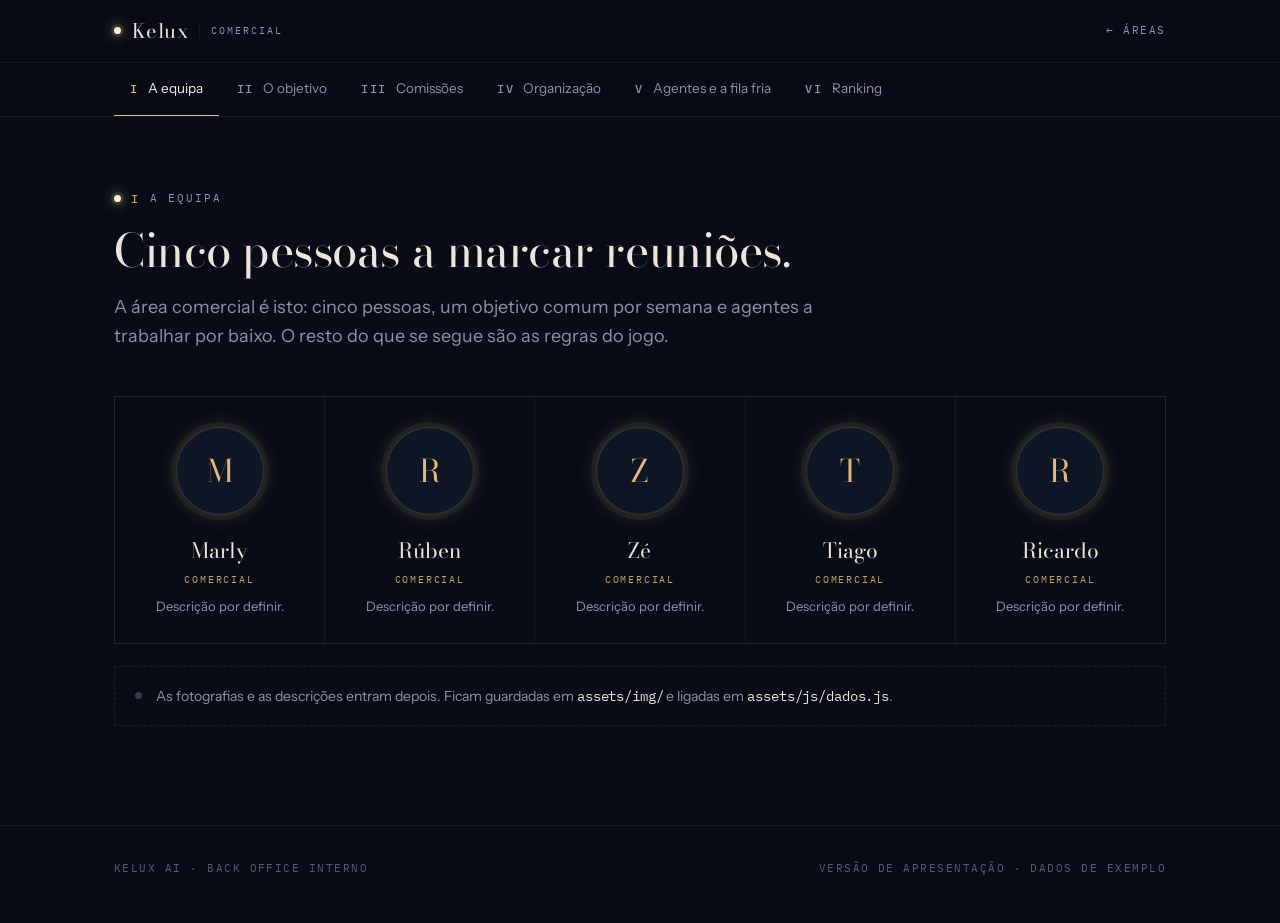
==== comercial.html @ 76b8fa00 "Back office interno da Kelux AI — versão de apresentação Ecrã inicial com as seis áreas (Comercial a" ====
<!doctype html>
<html lang="pt-PT">
<head>
<meta charset="utf-8">
<meta name="viewport" content="width=device-width, initial-scale=1">
<meta name="theme-color" content="#080C16">
<title>Comercial — Back office Kelux AI</title>
<meta name="description" content="Área comercial do back office da Kelux AI: equipa, objetivo, comissões, organização, agentes e ranking.">
<link rel="preconnect" href="https://fonts.googleapis.com">
<link rel="preconnect" href="https://fonts.gstatic.com" crossorigin>
<link href="https://fonts.googleapis.com/css2?family=Bodoni+Moda:ital,opsz,wght@0,6..96,400;0,6..96,500;1,6..96,400&family=IBM+Plex+Mono:wght@300;400;500&family=Instrument+Sans:wght@400;500&display=swap" rel="stylesheet">
<link rel="stylesheet" href="assets/css/kelux.css">
</head>
<body>

<header class="topbar">
  <div class="wrap topbar__in">
    <div class="brand">
      <span class="lamp lamp--on" aria-hidden="true"></span>
      <span class="brand__mark">Kelux</span>
      <span class="brand__sub">Comercial</span>
    </div>
    <div class="topbar__spacer"></div>
    <a class="back" href="index.html">&larr; Áreas</a>
  </div>
</header>

<nav class="secnav" aria-label="Secções da área comercial">
  <div class="wrap secnav__in" id="secnav"></div>
</nav>

<main class="wrap">

  <!-- =====================================================================
       I — A EQUIPA
       ===================================================================== -->
  <section class="sec" id="sec-1" data-rn="I" data-nome="A equipa">
    <div class="sec__head">
      <div class="sec__eyebrow">
        <span class="lamp lamp--on" aria-hidden="true"></span>
        <span class="rn">I</span>
        <span class="lbl">A equipa</span>
      </div>
      <h2>Cinco pessoas a marcar reuniões.</h2>
      <p class="sec__lede">
        A área comercial é isto: cinco pessoas, um objetivo comum por semana e
        agentes a trabalhar por baixo. O resto do que se segue são as regras do jogo.
      </p>
    </div>

    <div class="team" id="team"></div>

    <div class="wip" style="margin-top:22px">
      <span class="lamp" aria-hidden="true" style="margin-top:7px"></span>
      <span>
        As fotografias e as descrições entram depois. Ficam guardadas em
        <span class="num" style="color:var(--txt-warm)">assets/img/</span> e ligadas em
        <span class="num" style="color:var(--txt-warm)">assets/js/dados.js</span>.
      </span>
    </div>
  </section>

  <!-- =====================================================================
       II — O OBJETIVO
       ===================================================================== -->
  <section class="sec" id="sec-2" data-rn="II" data-nome="O objetivo">
    <div class="sec__head">
      <div class="sec__eyebrow">
        <span class="lamp lamp--on" aria-hidden="true"></span>
        <span class="rn">II</span>
        <span class="lbl">O objetivo</span>
      </div>
      <h2>Quinze reuniões por semana.</h2>
      <p class="sec__lede">
        A meta é da equipa toda, não de cada pessoa. Dá cerca de duas por pessoa por semana.
        É um número que se mexe — sobe quando batemos, desce quando falhamos por muito.
      </p>
    </div>

    <div class="claim">
      <div class="claim__big">15 reuniões marcadas<br>por semana.</div>
      <div class="claim__sub">Para a equipa toda. Cerca de duas por pessoa.</div>
    </div>

    <div class="block">
      <div class="block__title">
        <span class="rn">01</span>
        <h3>Como se conta</h3>
      </div>
      <ul class="rules">
        <li>Conta <strong>reunião marcada com data confirmada</strong>, não reunião realizada.</li>
        <li>Conta na <strong>semana em que é marcada</strong>, não na semana em que acontece.</li>
        <li>Cada lead conta <strong>uma vez</strong>. Remarcações não somam.</li>
      </ul>
    </div>

    <div class="block">
      <div class="block__title">
        <span class="rn">02</span>
        <h3>A escada</h3>
        <span class="lbl" style="margin-left:auto">Ajusta-se sozinha</span>
      </div>

      <p class="mut" style="margin-bottom:6px">
        Nove degraus. Começámos no segundo. Todos os domingos à noite o sistema olha para a
        semana que passou e decide o degrau seguinte. A nova meta entra em vigor na segunda-feira.
      </p>

      <div class="stair" id="stair"></div>
      <div class="stair__axis">
        <span>Degrau mínimo · 10</span>
        <span>Degrau máximo · 50</span>
      </div>

      <div class="grid-3" style="margin-top:30px">
        <div class="outcome outcome--up">
          <div class="outcome__arrow">&uarr;</div>
          <div class="outcome__cond">reuniões &gt;= meta</div>
          <div class="outcome__res">Sobe um degrau</div>
        </div>
        <div class="outcome outcome--keep">
          <div class="outcome__arrow">&rarr;</div>
          <div class="outcome__cond">entre 80% e 100% da meta</div>
          <div class="outcome__res">Mantém-se</div>
        </div>
        <div class="outcome outcome--down">
          <div class="outcome__arrow">&darr;</div>
          <div class="outcome__cond">reuniões &lt; 80% da meta</div>
          <div class="outcome__res">Desce um degrau</div>
        </div>
      </div>

      <p class="mut" style="margin-top:26px">
        Batemos, sobe. Falhamos por pouco, mantém-se. Falhamos por muito, desce.
        <strong>É automático e ninguém gere nada à mão.</strong>
      </p>
    </div>
  </section>

  <!-- =====================================================================
       III — COMISSÕES
       ===================================================================== -->
  <section class="sec" id="sec-3" data-rn="III" data-nome="Comissões">
    <div class="sec__head">
      <div class="sec__eyebrow">
        <span class="lamp lamp--on" aria-hidden="true"></span>
        <span class="rn">III</span>
        <span class="lbl">Comissões</span>
      </div>
      <h2>Quinze por cento, doze meses.</h2>
      <p class="sec__lede">
        Uma regra principal e um conjunto de regras que tratam dos casos de fronteira.
      </p>
    </div>

    <div class="claim">
      <div class="claim__big">15% do valor da avença inicial,<br>todos os meses, durante 12 meses.</div>
    </div>

    <div class="block">
      <div class="block__title">
        <span class="rn">01</span>
        <h3>Regras complementares</h3>
      </div>
      <ul class="rules rules--rn">
        <li>Termina ao fim de <strong>12 meses</strong>. Aumentos posteriores da avença não contam.</li>
        <li>Paga-se <strong>à medida que o cliente paga</strong>. Se o cliente sair antes, para.</li>
        <li>Projetos <strong>one-shot</strong>: 15% do valor, conforme o cliente for pagando.</li>
        <li>Quando são <strong>pessoas diferentes</strong> a trazer o contacto e a marcar a reunião, os 15% dividem-se: <strong>7,5% para cada</strong>.</li>
        <li>Mesma pessoa nas duas coisas: <strong>15%</strong>.</li>
        <li>Lead vinda de um <strong>agente</strong>: 15% para quem marcou a reunião.</li>
      </ul>
    </div>

    <div class="block">
      <div class="block__title">
        <span class="rn">02</span>
        <h3>Simulação</h3>
        <span class="lbl" style="margin-left:auto">Escalões</span>
      </div>

      <div class="tbl-wrap">
        <table class="tbl">
          <thead>
            <tr>
              <th>Avença fechada</th>
              <th>Por mês</th>
              <th>Total em 12 meses</th>
            </tr>
          </thead>
          <tbody id="tbl-comissoes"></tbody>
        </table>
      </div>

      <div class="privacy">
        <span class="lamp lamp--on" aria-hidden="true"></span>
        <span>
          Valores de comissão são informação pessoal. Esta tabela mostra <strong>escalões</strong>,
          não mostra o que cada pessoa ganha. Entre comerciais, o único número visível é o
          <strong>número de reuniões marcadas</strong>.
        </span>
      </div>
    </div>
  </section>

  <!-- =====================================================================
       IV — ORGANIZAÇÃO
       ===================================================================== -->
  <section class="sec" id="sec-4" data-rn="IV" data-nome="Organização">
    <div class="sec__head">
      <div class="sec__eyebrow">
        <span class="lamp lamp--on" aria-hidden="true"></span>
        <span class="rn">IV</span>
        <span class="lbl">Organização</span>
      </div>
      <h2>Uma proposta de organização.</h2>
      <p class="sec__lede">
        O que se segue é uma proposta, não uma regra fechada. Está aqui para ser discutida
        na reunião e vai ser melhorada com o feedback da equipa.
      </p>
    </div>

    <div class="wip">
      <span class="lamp" aria-hidden="true" style="margin-top:7px"></span>
      <span>
        Em aberto: nomes dos estados, prazo de libertação das leads, campos obrigatórios
        e a fronteira exata entre lead pessoal e lead de equipa. Tragam objeções.
      </span>
    </div>

    <div class="block">
      <div class="block__title">
        <span class="rn">01</span>
        <h3>Estados da lead</h3>
      </div>

      <div class="pipe">
        <div class="pipe__stage"><span class="pipe__n">I</span><span class="pipe__name">Nova</span></div>
        <div class="pipe__stage"><span class="pipe__n">II</span><span class="pipe__name">Contactada</span></div>
        <div class="pipe__stage pipe__stage--end"><span class="pipe__n">III</span><span class="pipe__name">Reunião marcada</span></div>
        <div class="pipe__stage"><span class="pipe__n">IV</span><span class="pipe__name">Proposta enviada</span></div>
        <div class="pipe__stage"><span class="pipe__n">V</span><span class="pipe__name">Ganha / Perdida</span></div>
      </div>

      <p class="mut" style="margin-top:20px">
        <strong>O pipeline de leads acaba na reunião agendada.</strong> É esse o trabalho da área comercial.
        O que acontece a seguir depende do resultado:
      </p>

      <div class="fork">
        <div class="fork__item fork__item--won">
          <div class="fork__head">Se adjudicar</div>
          <p class="fork__body">
            A lead sai das leads e passa para <strong>Clientes e Projetos</strong>.
            Deixa de ser trabalho comercial.
          </p>
        </div>
        <div class="fork__item fork__item--cold">
          <div class="fork__head">Se houve reunião e não adjudicou</div>
          <p class="fork__body">
            A lead passa para a <strong>fila fria</strong>, para ser trabalhada pelos agentes.
            Não se perde, arrefece.
          </p>
        </div>
      </div>
    </div>

    <div class="block">
      <div class="block__title">
        <span class="rn">02</span>
        <h3>Dois tipos de lead</h3>
      </div>

      <div class="grid-2">
        <div class="card">
          <span class="lbl lbl--luz">Leads de equipa</span>
          <h4 style="margin:12px 0 10px">Da base geral</h4>
          <p class="mut" style="font-size:14.4px">
            Mistura de leads quentes trazidas por pessoas e leads angariadas pelos agentes.
            Estão disponíveis para quem as quiser pegar.
          </p>
        </div>
        <div class="card">
          <span class="lbl lbl--luz">Leads pessoais</span>
          <h4 style="margin:12px 0 10px">Contactos diretos de cada um</h4>
          <p class="mut" style="font-size:14.4px">
            Não vão para a base geral. Em cada uma, o comercial escolhe se a trata pessoalmente
            ou se põe um agente a geri-la. <strong>A lead continua dele e a comissão também.</strong>
          </p>
        </div>
      </div>
    </div>

    <div class="block">
      <div class="block__title">
        <span class="rn">03</span>
        <h3>Ficha de lead</h3>
        <span class="demo" style="margin-left:auto">Exemplo</span>
      </div>

      <div class="ficha">
        <div class="ficha__bar">
          <span class="lamp lamp--on" aria-hidden="true"></span>
          <span class="lbl">Ficha · exemplo visual dos campos</span>
        </div>
        <div class="ficha__grid" id="ficha-campos"></div>
        <div class="ficha__grid" id="ficha-auto"></div>
        <div class="auto-note">
          <span class="lamp lamp--on" aria-hidden="true"></span>
          <span>Calculados automaticamente a partir do histórico de interações</span>
        </div>
        <div class="ficha__bar" style="border-top:1px solid var(--line-soft)">
          <span class="lbl">Histórico de interações</span>
        </div>
        <div id="ficha-hist"></div>
      </div>
    </div>

    <div class="block">
      <div class="block__title">
        <span class="rn">04</span>
        <h3>Avisos de duplicado</h3>
      </div>

      <div class="grid-2">
        <div class="alert alert--warn">
          <div class="alert__top">
            <span class="alert__dot" aria-hidden="true"></span>
            <span class="alert__tag">Amarelo · avisa</span>
          </div>
          <p class="alert__body">
            A empresa já está registada por um colega ou já existe na base geral.
            <strong>Só avisa, deixa registar.</strong>
          </p>
        </div>

        <div class="alert alert--stop">
          <div class="alert__top">
            <span class="alert__dot" aria-hidden="true"></span>
            <span class="alert__tag">Vermelho · bloqueia</span>
          </div>
          <p class="alert__body">
            É a mesma pessoa ou o mesmo departamento — cruzamento por nome, telefone e email —
            e essa lead já foi contactada. <strong>Bloqueia o registo.</strong>
          </p>
        </div>

        <div class="alert alert--ok">
          <div class="alert__top">
            <span class="alert__dot" aria-hidden="true"></span>
            <span class="alert__tag">Registada, ainda sem contacto</span>
          </div>
          <p class="alert__body">
            O utilizador é informado de quem a tem, mas <strong>pode registar na mesma</strong>.
          </p>
        </div>

        <div class="alert alert--ok">
          <div class="alert__top">
            <span class="alert__dot" aria-hidden="true"></span>
            <span class="alert__tag">O que o aviso mostra</span>
          </div>
          <p class="alert__body">
            Apenas o <strong>nome da empresa</strong> e <strong>de quem a tem</strong>.
            <em>Nunca os detalhes de uma lead da área pessoal de outra pessoa.</em>
          </p>
        </div>
      </div>
    </div>

    <div class="block">
      <div class="block__title">
        <span class="rn">05</span>
        <h3>Propriedade</h3>
      </div>
      <ul class="rules">
        <li>Qualquer pessoa pode pegar numa lead da base.</li>
        <li>Se ficar <strong>duas semanas sem registos de interação</strong>, a lead liberta-se e volta ao conjunto.</li>
      </ul>
    </div>
  </section>

  <!-- =====================================================================
       V — AGENTES E A FILA FRIA
       ===================================================================== -->
  <section class="sec" id="sec-5" data-rn="V" data-nome="Agentes e a fila fria">
    <div class="sec__head">
      <div class="sec__eyebrow">
        <span class="lamp lamp--on" aria-hidden="true"></span>
        <span class="rn">V</span>
        <span class="lbl">Agentes e a fila fria</span>
      </div>
      <h2>Os agentes fazem o volume.</h2>
      <p class="sec__lede">
        Os agentes procuram contactos, trabalham as leads frias e marcam reuniões.
        As pessoas entram onde é preciso uma pessoa.
      </p>
    </div>

    <div class="block">
      <div class="block__title">
        <span class="rn">01</span>
        <h3>Que sinais procuram</h3>
      </div>

      <div class="grid-3">
        <div class="signal">
          <span class="signal__n">I</span>
          <div class="signal__t">Invisíveis</div>
          <p class="signal__b">Empresas que não aparecem nas pesquisas. Sem SEO, sem GEO.</p>
        </div>
        <div class="signal">
          <span class="signal__n">II</span>
          <div class="signal__t">Sites antigos</div>
          <p class="signal__b">Código antigo ou pouco cuidado. Sinal de que ninguém olha para aquilo há anos.</p>
        </div>
        <div class="signal">
          <span class="signal__n">III</span>
          <div class="signal__t">Processos manuais</div>
          <p class="signal__b">Empresas sem CRM ou a tratar tudo à mão.</p>
        </div>
      </div>

      <p class="mut" style="margin-top:20px">
        O alvo típico são <strong>decisores de PME</strong> — CEOs, administradores,
        responsáveis de marketing.
      </p>
    </div>

    <div class="block">
      <div class="block__title">
        <span class="rn">02</span>
        <h3>Quando passa a lead a uma pessoa</h3>
      </div>
      <ul class="rules">
        <li>O agente <strong>avança até à reunião</strong> sempre que consegue.</li>
        <li>Só passa a lead a uma pessoa quando encontra <strong>resistência mas a porta continua aberta</strong>.</li>
        <li><strong>Leads mortas não passam.</strong></li>
        <li>Quando passa, leva o <strong>motivo</strong> e um <strong>resumo do que interessa</strong>.</li>
        <li>Uma lead que uma pessoa não esteja a conseguir avançar pode <strong>descer para os agentes</strong>, para nutrição.</li>
      </ul>
    </div>

    <div class="block">
      <div class="block__title">
        <span class="rn">03</span>
        <h3>A lead circula</h3>
      </div>

      <div class="flow">
        <span class="flow__node">Agentes</span>
        <span class="flow__arrow">&rarr;</span>
        <span class="flow__node flow__node--luz">Pessoa</span>
        <span class="flow__arrow">&rarr;</span>
        <span class="flow__node flow__node--luz">Reunião</span>
        <span class="flow__arrow" style="margin-left:8px">&crarr;</span>
        <span class="flow__node">Fila fria</span>
        <span class="flow__arrow">&rarr;</span>
        <span class="flow__node">Agentes</span>
      </div>

      <p class="mut" style="margin-top:22px">
        Os agentes fazem o volume, as pessoas tratam a qualidade, e a
        <strong>lead circula entre os dois conforme merece</strong>.
      </p>
    </div>
  </section>

  <!-- =====================================================================
       VI — RANKING
       ===================================================================== -->
  <section class="sec" id="sec-6" data-rn="VI" data-nome="Ranking">
    <div class="sec__head">
      <div class="sec__eyebrow">
        <span class="lamp lamp--on" aria-hidden="true"></span>
        <span class="rn">VI</span>
        <span class="lbl">Ranking</span>
      </div>
      <h2>Reuniões marcadas.</h2>
      <p class="sec__lede">
        O único número visível entre comerciais. Ao lado, a taxa de no-show — porque marcar
        muitas reuniões que ninguém aparece não é marcar reuniões.
      </p>
    </div>

    <div class="stats" id="stats"></div>

    <div class="views" role="group" aria-label="Período">
      <button class="views__b" data-vista="semana" aria-pressed="true">Semana</button>
      <button class="views__b" data-vista="mes" aria-pressed="false">Mês</button>
      <button class="views__b" data-vista="ano" aria-pressed="false">Ano</button>
    </div>

    <div class="chart" id="chart"></div>

    <div style="margin-top:20px">
      <span class="demo">Dados de exemplo</span>
    </div>
  </section>

</main>

<footer class="foot">
  <div class="wrap foot__in">
    <span>Kelux AI · Back office interno</span>
    <span>Versão de apresentação · dados de exemplo</span>
  </div>
</footer>

<script src="assets/js/dados.js"></script>
<script src="assets/js/comercial.js"></script>
</body>
</html>
---- assets/css/kelux.css ----
/* ==========================================================================
   Kelux AI — Back office interno
   Sistema visual alinhado com kelux.ai
   ========================================================================== */

:root{
  /* Base escura */
  --bg:        #05070A;
  --ink:       #080C16;
  --ink-2:     #0E1626;

  /* A luz */
  --luz:       #E3B778;
  --luz-core:  #FFF3DC;
  --gold:      #E8B45C;
  --gold-deep: #C6A35C;

  /* Texto */
  --txt:       #E6E9EF;
  --txt-warm:  #EDE6D8;
  --mut:       #8B93A5;
  --pedra:     #79839A;

  /* Traço */
  --line:      rgba(198,163,92,.20);
  --line-cold: rgba(139,147,165,.16);
  --line-soft: rgba(255,255,255,.06);

  /* Sinais */
  --amarelo:   #E8B45C;
  --vermelho:  #C2543F;
  --verde:     #6E9E7A;

  /* Tipografia */
  --display: "Bodoni Moda", "Didot", Georgia, serif;
  --body:    "Instrument Sans", system-ui, -apple-system, sans-serif;
  --mono:    "IBM Plex Mono", ui-monospace, "SF Mono", Menlo, monospace;

  /* Ritmo */
  --gut: clamp(20px, 5vw, 64px);
  --max: 1180px;
}

*,*::before,*::after{ box-sizing:border-box; }

html{ -webkit-text-size-adjust:100%; scroll-behavior:smooth; }

body{
  margin:0;
  background:var(--ink);
  color:var(--txt);
  font-family:var(--body);
  font-size:16px;
  line-height:1.62;
  font-weight:400;
  -webkit-font-smoothing:antialiased;
  text-rendering:optimizeLegibility;
}

img{ max-width:100%; display:block; }
a{ color:inherit; text-decoration:none; }
button{ font:inherit; color:inherit; background:none; border:0; cursor:pointer; }

/* --------------------------------------------------------------------------
   Tipografia
   -------------------------------------------------------------------------- */

h1,h2,h3,h4{
  font-family:var(--display);
  font-weight:400;
  line-height:1.14;
  letter-spacing:-.01em;
  margin:0;
  color:var(--txt-warm);
}

h1{ font-size:clamp(38px, 7vw, 76px); }
h2{ font-size:clamp(28px, 4.4vw, 46px); }
h3{ font-size:clamp(20px, 2.6vw, 27px); }
h4{ font-size:18px; }

p{ margin:0 0 1.05em; max-width:70ch; }
p:last-child{ margin-bottom:0; }

strong{ font-weight:500; color:var(--txt-warm); }

/* Etiqueta monoespaçada — o rótulo discreto da casa */
.lbl{
  font-family:var(--mono);
  font-size:11px;
  font-weight:400;
  letter-spacing:.18em;
  text-transform:uppercase;
  color:var(--mut);
}

.lbl--luz{ color:var(--gold-deep); }

/* Numeração romana */
.rn{
  font-family:var(--mono);
  font-size:12px;
  letter-spacing:.14em;
  color:var(--gold-deep);
  font-weight:500;
}

.num{ font-family:var(--mono); font-variant-numeric:tabular-nums; letter-spacing:-.01em; }

.mut{ color:var(--mut); }
.warm{ color:var(--txt-warm); }
.luz{ color:var(--luz); }

/* --------------------------------------------------------------------------
   Estrutura
   -------------------------------------------------------------------------- */

.wrap{ width:100%; max-width:var(--max); margin:0 auto; padding:0 var(--gut); }

/* --------------------------------------------------------------------------
   A lâmpada — acesa / por acender
   -------------------------------------------------------------------------- */

.lamp{
  width:7px; height:7px; border-radius:50%;
  background:var(--pedra);
  opacity:.4;
  flex:none;
  transition:background .5s ease, box-shadow .5s ease, opacity .5s ease;
}

.lamp--on{
  background:var(--luz-core);
  opacity:1;
  box-shadow:0 0 0 3px rgba(227,183,120,.14), 0 0 14px 2px rgba(227,183,120,.45);
}

/* --------------------------------------------------------------------------
   Cabeçalho global
   -------------------------------------------------------------------------- */

.topbar{
  position:sticky; top:0; z-index:60;
  background:rgba(8,12,22,.88);
  backdrop-filter:blur(12px);
  -webkit-backdrop-filter:blur(12px);
  border-bottom:1px solid var(--line-soft);
}

.topbar__in{
  display:flex; align-items:center; gap:18px;
  min-height:62px;
}

.brand{ display:flex; align-items:center; gap:11px; flex:none; }

.brand__mark{
  font-family:var(--display);
  font-size:20px;
  letter-spacing:.02em;
  color:var(--txt-warm);
}

.brand__sub{
  font-family:var(--mono);
  font-size:10px;
  letter-spacing:.2em;
  text-transform:uppercase;
  color:var(--mut);
  padding-left:11px;
  border-left:1px solid var(--line-soft);
}

.topbar__spacer{ flex:1; }

.back{
  font-family:var(--mono); font-size:11px; letter-spacing:.14em;
  text-transform:uppercase; color:var(--mut);
  display:inline-flex; align-items:center; gap:8px;
  padding:8px 0;
  transition:color .3s ease;
}
.back:hover{ color:var(--luz); }

/* --------------------------------------------------------------------------
   ECRÃ INICIAL
   -------------------------------------------------------------------------- */

.hero{ padding:clamp(60px,13vh,140px) 0 clamp(48px,9vh,96px); }

.hero__eyebrow{ display:flex; align-items:center; gap:10px; margin-bottom:26px; }

.hero h1{ margin-bottom:22px; }
.hero h1 em{ font-style:italic; color:var(--luz); }

.hero__lede{
  font-size:clamp(16px,1.9vw,19px);
  color:var(--mut);
  max-width:56ch;
  line-height:1.66;
}

/* Menu de áreas */
.areas{ padding-bottom:clamp(64px,12vh,130px); }

.areas__head{
  display:flex; align-items:baseline; justify-content:space-between;
  gap:20px; flex-wrap:wrap;
  padding-bottom:16px;
}

.areas__grid{
  display:grid;
  grid-template-columns:repeat(auto-fill, minmax(272px, 1fr));
  gap:1px;
  background:var(--line-soft);
  border:1px solid var(--line-soft);
}

.area{
  position:relative;
  background:var(--ink);
  padding:26px 24px 24px;
  min-height:158px;
  display:flex; flex-direction:column;
  transition:background .4s ease;
}

.area__top{ display:flex; align-items:center; gap:10px; margin-bottom:auto; }

.area__name{
  font-family:var(--display);
  font-size:25px;
  line-height:1.2;
  color:var(--pedra);
  margin:18px 0 6px;
  transition:color .4s ease;
}

.area__note{ font-size:13.5px; color:var(--mut); line-height:1.5; }

/* Ativa — acesa */
a.area{ cursor:pointer; }
a.area .area__name{ color:var(--txt-warm); }
a.area::after{
  content:""; position:absolute; left:0; top:0; bottom:0; width:2px;
  background:var(--luz);
  box-shadow:0 0 16px 1px rgba(227,183,120,.5);
}
a.area:hover{ background:var(--ink-2); }
a.area:hover .area__name{ color:var(--luz-core); }

.area__go{
  font-family:var(--mono); font-size:11px; letter-spacing:.14em;
  text-transform:uppercase; color:var(--gold-deep);
  margin-top:14px;
  display:inline-flex; align-items:center; gap:7px;
}

/* Por acender */
.area--soon{ background:#070A11; }
.area--soon .area__note{ color:rgba(139,147,165,.55); }

.area__soon{
  margin-top:14px;
  font-family:var(--mono); font-size:10px; letter-spacing:.18em;
  text-transform:uppercase; color:rgba(139,147,165,.5);
}

/* --------------------------------------------------------------------------
   ÁREA COMERCIAL — navegação por secções
   -------------------------------------------------------------------------- */

.secnav{
  position:sticky; top:62px; z-index:50;
  background:rgba(8,12,22,.92);
  backdrop-filter:blur(12px);
  -webkit-backdrop-filter:blur(12px);
  border-bottom:1px solid var(--line-soft);
}

.secnav__in{
  display:flex; gap:2px;
  overflow-x:auto;
  scrollbar-width:none;
  -ms-overflow-style:none;
}
.secnav__in::-webkit-scrollbar{ display:none; }

.secnav__btn{
  flex:none;
  display:flex; align-items:center; gap:9px;
  padding:15px 16px;
  border-bottom:1px solid transparent;
  white-space:nowrap;
  color:var(--mut);
  font-size:13.5px;
  transition:color .3s ease, border-color .3s ease;
}

.secnav__btn .rn{ color:var(--mut); transition:color .3s ease; }

.secnav__btn:hover{ color:var(--txt); }

.secnav__btn[aria-current="true"]{
  color:var(--luz-core);
  border-bottom-color:var(--luz);
}
.secnav__btn[aria-current="true"] .rn{ color:var(--gold); }

/* Secções */
.sec{ display:none; padding:clamp(46px,8vh,86px) 0 clamp(60px,11vh,120px); }
.sec.is-active{ display:block; animation:fade .5s ease both; }

@keyframes fade{ from{ opacity:0; transform:translateY(8px);} to{ opacity:1; transform:none;} }

.sec__head{ margin-bottom:clamp(32px,5vh,54px); }
.sec__eyebrow{ display:flex; align-items:center; gap:10px; margin-bottom:16px; }
.sec__head h2{ margin-bottom:16px; }
.sec__lede{ font-size:clamp(15.5px,1.7vw,18px); color:var(--mut); max-width:62ch; }

.block{ margin-top:clamp(34px,5.5vh,58px); }
.block__title{
  display:flex; align-items:baseline; gap:12px;
  padding-bottom:13px; margin-bottom:24px;
  border-bottom:1px solid var(--line-soft);
}
.block__title h3{ font-size:20px; }

/* --------------------------------------------------------------------------
   I — A equipa
   -------------------------------------------------------------------------- */

.team{
  display:grid;
  grid-template-columns:repeat(auto-fill, minmax(196px,1fr));
  gap:1px;
  background:var(--line-soft);
  border:1px solid var(--line-soft);
}

.member{
  background:var(--ink);
  padding:30px 22px 26px;
  text-align:center;
  transition:background .4s ease;
}
.member:hover{ background:var(--ink-2); }

/* A foto é o elemento iluminado */
.member__photo{
  width:88px; height:88px; margin:0 auto 18px;
  border-radius:50%;
  background:var(--ink-2);
  border:1px solid var(--line);
  display:flex; align-items:center; justify-content:center;
  overflow:hidden;
  box-shadow:0 0 0 5px rgba(227,183,120,.05), 0 0 26px -4px rgba(227,183,120,.28);
  transition:box-shadow .45s ease;
}
.member:hover .member__photo{
  box-shadow:0 0 0 5px rgba(227,183,120,.09), 0 0 34px -2px rgba(227,183,120,.45);
}
.member__photo img{ width:100%; height:100%; object-fit:cover; }

.member__initial{
  font-family:var(--display);
  font-size:31px;
  color:var(--luz);
}

.member__name{ font-family:var(--display); font-size:21px; color:var(--txt-warm); margin-bottom:5px; }
.member__role{
  font-family:var(--mono); font-size:10px; letter-spacing:.18em;
  text-transform:uppercase; color:var(--gold-deep); margin-bottom:9px;
}
.member__line{ font-size:13px; color:var(--mut); line-height:1.5; }

/* --------------------------------------------------------------------------
   Cartões e caixas genéricas
   -------------------------------------------------------------------------- */

.card{
  background:var(--ink-2);
  border:1px solid var(--line-soft);
  padding:24px;
}

.grid-2{ display:grid; grid-template-columns:repeat(auto-fit,minmax(280px,1fr)); gap:16px; }
.grid-3{ display:grid; grid-template-columns:repeat(auto-fit,minmax(232px,1fr)); gap:16px; }

/* Declaração em destaque */
.claim{
  border-left:2px solid var(--luz);
  padding:6px 0 6px 26px;
}
.claim__big{
  font-family:var(--display);
  font-size:clamp(26px,3.6vw,40px);
  line-height:1.2;
  color:var(--luz-core);
}
.claim__sub{ margin-top:12px; color:var(--mut); font-size:15px; }

/* Listas de regras */
.rules{ list-style:none; margin:0; padding:0; }
.rules li{
  position:relative;
  padding:13px 0 13px 30px;
  border-bottom:1px solid var(--line-soft);
  font-size:14.6px;
  line-height:1.6;
  color:var(--txt);
}
.rules li:last-child{ border-bottom:0; }
.rules li::before{
  content:""; position:absolute; left:4px; top:22px;
  width:5px; height:5px; border-radius:50%;
  background:var(--gold-deep);
}

/* Lista numerada em romano */
.rules--rn{ counter-reset:r; }
.rules--rn li{ padding-left:44px; }
.rules--rn li::before{
  counter-increment:r;
  content:counter(r, upper-roman);
  left:0; top:13px;
  width:auto; height:auto; border-radius:0; background:none;
  font-family:var(--mono); font-size:11px; letter-spacing:.1em;
  color:var(--gold-deep);
}

/* --------------------------------------------------------------------------
   II — A escada
   -------------------------------------------------------------------------- */

.stair{
  display:flex; align-items:flex-end; gap:6px;
  padding:26px 0 0;
  overflow-x:auto;
  scrollbar-width:none;
}
.stair::-webkit-scrollbar{ display:none; }

.step{
  flex:1 1 0; min-width:44px;
  display:flex; flex-direction:column; align-items:center; gap:9px;
}

.step__bar{
  width:100%;
  background:#0C1220;
  border:1px solid var(--line-cold);
  border-bottom:0;
  transition:background .4s ease, border-color .4s ease, box-shadow .4s ease;
}

.step__val{
  font-family:var(--mono); font-size:12px;
  color:var(--mut);
  transition:color .4s ease;
}

.step--done .step__bar{ background:rgba(198,163,92,.10); border-color:rgba(198,163,92,.24); }

.step--now .step__bar{
  background:rgba(227,183,120,.20);
  border-color:var(--luz);
  box-shadow:0 0 24px -4px rgba(227,183,120,.55), inset 0 0 20px -8px rgba(255,243,220,.5);
}
.step--now .step__val{ color:var(--luz-core); font-weight:500; }

.step__flag{
  font-family:var(--mono); font-size:9px; letter-spacing:.16em;
  text-transform:uppercase; color:var(--gold);
  min-height:12px;
}

.stair__axis{
  display:flex; justify-content:space-between;
  margin-top:14px; padding-top:12px;
  border-top:1px solid var(--line-soft);
  font-family:var(--mono); font-size:11px; letter-spacing:.1em;
  text-transform:uppercase; color:var(--mut);
}

/* Três resultados possíveis */
.outcome{
  border:1px solid var(--line-soft);
  padding:20px;
  background:var(--ink-2);
}
.outcome__arrow{ font-size:22px; line-height:1; margin-bottom:12px; }
.outcome__cond{
  font-family:var(--mono); font-size:11.5px; letter-spacing:.04em;
  color:var(--mut); margin-bottom:9px;
}
.outcome__res{ font-family:var(--display); font-size:20px; color:var(--txt-warm); }

.outcome--up{ border-color:rgba(227,183,120,.3); }
.outcome--up .outcome__arrow{ color:var(--luz); }
.outcome--up .outcome__res{ color:var(--luz-core); }
.outcome--keep .outcome__arrow{ color:var(--pedra); }
.outcome--down .outcome__arrow{ color:var(--vermelho); }

/* --------------------------------------------------------------------------
   III — Tabela de simulação
   -------------------------------------------------------------------------- */

.tbl-wrap{ overflow-x:auto; border:1px solid var(--line-soft); }

table.tbl{
  width:100%; border-collapse:collapse; min-width:460px;
  font-size:15px;
}
table.tbl th{
  text-align:left;
  font-family:var(--mono); font-weight:400;
  font-size:10.5px; letter-spacing:.16em; text-transform:uppercase;
  color:var(--mut);
  padding:15px 20px;
  background:#0A0E18;
  border-bottom:1px solid var(--line-soft);
  white-space:nowrap;
}
table.tbl td{
  padding:16px 20px;
  border-bottom:1px solid var(--line-soft);
  font-family:var(--mono);
  font-variant-numeric:tabular-nums;
  color:var(--txt);
}
table.tbl tr:last-child td{ border-bottom:0; }
table.tbl tbody tr:hover td{ background:rgba(227,183,120,.035); }
table.tbl td:last-child{ color:var(--luz); }
table.tbl th:not(:first-child), table.tbl td:not(:first-child){ text-align:right; }

/* Aviso de privacidade */
.privacy{
  display:flex; gap:14px; align-items:flex-start;
  margin-top:18px; padding:17px 19px;
  border:1px solid var(--line);
  background:rgba(227,183,120,.045);
  font-size:14px; color:var(--txt-warm); line-height:1.58;
}
.privacy .lamp{ margin-top:8px; }

/* --------------------------------------------------------------------------
   IV — Pipeline
   -------------------------------------------------------------------------- */

.pipe{
  display:flex; align-items:stretch; flex-wrap:wrap; gap:8px;
  padding:4px 0;
}

.pipe__stage{
  flex:1 1 130px;
  border:1px solid var(--line-cold);
  background:var(--ink-2);
  padding:16px 14px;
}
.pipe__n{
  font-family:var(--mono); font-size:10px; letter-spacing:.14em;
  color:var(--gold-deep); display:block; margin-bottom:8px;
}
.pipe__name{ font-size:14.5px; color:var(--txt-warm); line-height:1.35; }

.pipe__stage--end{ border-color:rgba(227,183,120,.32); background:rgba(227,183,120,.05); }

.fork{ display:grid; grid-template-columns:repeat(auto-fit,minmax(268px,1fr)); gap:16px; margin-top:16px; }

.fork__item{
  border:1px solid var(--line-soft);
  border-top:2px solid var(--line-cold);
  padding:20px;
  background:var(--ink-2);
}
.fork__item--won{ border-top-color:var(--verde); }
.fork__item--cold{ border-top-color:var(--pedra); }
.fork__head{ font-family:var(--display); font-size:18px; color:var(--txt-warm); margin-bottom:9px; }
.fork__body{ font-size:14px; color:var(--mut); line-height:1.6; }

/* Ficha de lead — exemplo visual */
.ficha{
  border:1px solid var(--line-soft);
  background:var(--ink-2);
}
.ficha__bar{
  display:flex; align-items:center; gap:10px;
  padding:13px 20px;
  border-bottom:1px solid var(--line-soft);
  background:#0A0E18;
}
.ficha__grid{
  display:grid;
  grid-template-columns:repeat(auto-fill,minmax(196px,1fr));
  gap:1px;
  background:var(--line-soft);
}
.field{ background:var(--ink-2); padding:14px 18px; }
.field__k{
  font-family:var(--mono); font-size:9.5px; letter-spacing:.15em;
  text-transform:uppercase; color:var(--mut); display:block; margin-bottom:6px;
}
.field__v{ font-size:14px; color:var(--txt); line-height:1.4; }
.field__v--auto{ color:var(--luz); }
.field--wide{ grid-column:1/-1; }

.auto-note{
  display:flex; align-items:center; gap:9px;
  padding:13px 20px; border-top:1px solid var(--line-soft);
  font-family:var(--mono); font-size:11px; letter-spacing:.06em; color:var(--mut);
}

/* Histórico de interações */
.hist__row{
  display:grid;
  grid-template-columns:96px 92px 116px 1fr;
  gap:16px;
  padding:12px 20px;
  border-bottom:1px solid var(--line-soft);
  font-size:13.5px;
  align-items:baseline;
}
.hist__row:last-child{ border-bottom:0; }
.hist__row--h{
  font-family:var(--mono); font-size:9.5px; letter-spacing:.15em;
  text-transform:uppercase; color:var(--mut);
  background:#0A0E18;
}
.hist__d{ font-family:var(--mono); color:var(--mut); font-size:12.5px; }
.hist__r{ color:var(--txt-warm); }
.hist__n{ color:var(--mut); }

/* Avisos de duplicado */
.alert{
  border:1px solid var(--line-soft);
  border-left-width:2px;
  padding:20px 22px;
  background:var(--ink-2);
}
.alert__top{ display:flex; align-items:center; gap:10px; margin-bottom:11px; }
.alert__dot{ width:8px; height:8px; border-radius:50%; flex:none; }
.alert__tag{
  font-family:var(--mono); font-size:10px; letter-spacing:.17em; text-transform:uppercase;
}
.alert__body{ font-size:14.2px; color:var(--txt); line-height:1.6; }
.alert__body em{ color:var(--mut); font-style:normal; }

.alert--warn{ border-left-color:var(--amarelo); }
.alert--warn .alert__dot{ background:var(--amarelo); box-shadow:0 0 10px 0 rgba(232,180,92,.5); }
.alert--warn .alert__tag{ color:var(--amarelo); }

.alert--stop{ border-left-color:var(--vermelho); }
.alert--stop .alert__dot{ background:var(--vermelho); box-shadow:0 0 10px 0 rgba(194,84,63,.5); }
.alert--stop .alert__tag{ color:var(--vermelho); }

.alert--ok{ border-left-color:var(--pedra); }
.alert--ok .alert__dot{ background:var(--pedra); }
.alert--ok .alert__tag{ color:var(--pedra); }

/* Nota de trabalho em curso */
.wip{
  display:flex; gap:14px; align-items:flex-start;
  padding:18px 20px;
  border:1px dashed var(--line-cold);
  font-size:14px; color:var(--mut); line-height:1.6;
}

/* --------------------------------------------------------------------------
   V — Agentes
   -------------------------------------------------------------------------- */

.signal{
  border:1px solid var(--line-soft);
  background:var(--ink-2);
  padding:20px;
}
.signal__n{ font-family:var(--mono); font-size:11px; letter-spacing:.14em; color:var(--gold-deep); }
.signal__t{ font-family:var(--display); font-size:18px; color:var(--txt-warm); margin:11px 0 8px; }
.signal__b{ font-size:13.6px; color:var(--mut); line-height:1.58; }

.flow{
  display:flex; align-items:center; gap:14px; flex-wrap:wrap;
  padding:22px; border:1px solid var(--line-soft); background:var(--ink-2);
}
.flow__node{
  font-family:var(--mono); font-size:11.5px; letter-spacing:.1em; text-transform:uppercase;
  padding:9px 15px; border:1px solid var(--line-cold); color:var(--txt);
}
.flow__node--luz{ border-color:var(--line); color:var(--luz); }
.flow__arrow{ color:var(--gold-deep); font-family:var(--mono); font-size:14px; }

/* --------------------------------------------------------------------------
   VI — Ranking
   -------------------------------------------------------------------------- */

.stats{
  display:grid; grid-template-columns:repeat(auto-fit,minmax(158px,1fr));
  gap:1px; background:var(--line-soft);
  border:1px solid var(--line-soft);
  margin-bottom:30px;
}
.stat{ background:var(--ink-2); padding:21px 20px; }
.stat__k{
  font-family:var(--mono); font-size:9.5px; letter-spacing:.16em;
  text-transform:uppercase; color:var(--mut); display:block; margin-bottom:10px;
}
.stat__v{
  font-family:var(--display); font-size:33px; line-height:1;
  color:var(--txt-warm);
}
.stat__v--luz{ color:var(--luz); }
.stat__sub{ font-size:12.5px; color:var(--mut); margin-top:8px; }

/* Alternador de vista */
.views{ display:inline-flex; border:1px solid var(--line-soft); margin-bottom:26px; }
.views__b{
  padding:9px 20px;
  font-family:var(--mono); font-size:11px; letter-spacing:.15em; text-transform:uppercase;
  color:var(--mut);
  border-right:1px solid var(--line-soft);
  transition:color .3s ease, background .3s ease;
}
.views__b:last-child{ border-right:0; }
.views__b:hover{ color:var(--txt); }
.views__b[aria-pressed="true"]{ color:var(--ink); background:var(--luz); }

/* Barras com foto */
.chart{ display:flex; flex-direction:column; gap:1px; background:var(--line-soft); border:1px solid var(--line-soft); }

.bar{
  display:grid;
  grid-template-columns:34px 52px 1fr auto;
  align-items:center;
  gap:16px;
  padding:16px 20px;
  background:var(--ink-2);
  transition:background .4s ease;
}
.bar:hover{ background:#111A2B; }

.bar__rank{
  font-family:var(--mono); font-size:12px; letter-spacing:.08em;
  color:var(--mut); text-align:center;
}
.bar--lead .bar__rank{ color:var(--gold); }

.bar__photo{
  width:46px; height:46px; border-radius:50%;
  background:var(--ink); border:1px solid var(--line-cold);
  display:flex; align-items:center; justify-content:center;
  overflow:hidden; flex:none;
  transition:box-shadow .45s ease, border-color .45s ease;
}
.bar__photo img{ width:100%; height:100%; object-fit:cover; }
.bar__initial{ font-family:var(--display); font-size:19px; color:var(--pedra); }

.bar--lead .bar__photo{
  border-color:var(--luz);
  box-shadow:0 0 0 4px rgba(227,183,120,.08), 0 0 24px -3px rgba(227,183,120,.55);
}
.bar--lead .bar__initial{ color:var(--luz); }

.bar__mid{ min-width:0; }
.bar__name{ font-size:15px; color:var(--txt-warm); margin-bottom:8px; }
.bar--lead .bar__name{ color:var(--luz-core); }

.bar__track{ height:8px; background:#0B1120; border:1px solid var(--line-cold); position:relative; }
.bar__fill{
  position:absolute; top:-1px; bottom:-1px; left:-1px;
  width:0;
  background:rgba(198,163,92,.22);
  border:1px solid rgba(198,163,92,.35);
  transition:width .85s cubic-bezier(.22,1,.36,1);
}
.bar--lead .bar__fill{
  background:rgba(227,183,120,.34);
  border-color:var(--luz);
  box-shadow:0 0 18px -2px rgba(227,183,120,.5);
}

.bar__right{ text-align:right; flex:none; }
.bar__count{
  font-family:var(--mono); font-size:25px; font-variant-numeric:tabular-nums;
  color:var(--txt-warm); line-height:1;
}
.bar--lead .bar__count{ color:var(--luz); }
.bar__ns{
  font-family:var(--mono); font-size:10.5px; letter-spacing:.08em;
  color:var(--mut); margin-top:7px; white-space:nowrap;
}

.chart__foot{
  display:flex; justify-content:space-between; align-items:center; gap:16px; flex-wrap:wrap;
  padding:15px 20px; background:#0A0E18;
  font-family:var(--mono); font-size:11px; letter-spacing:.08em; color:var(--mut);
}

/* Etiqueta de dados de exemplo */
.demo{
  display:inline-flex; align-items:center; gap:8px;
  font-family:var(--mono); font-size:9.5px; letter-spacing:.18em; text-transform:uppercase;
  color:rgba(139,147,165,.62);
  border:1px solid var(--line-soft);
  padding:5px 11px;
}
.demo::before{
  content:""; width:5px; height:5px; border-radius:50%;
  background:rgba(139,147,165,.55);
}

/* --------------------------------------------------------------------------
   Rodapé
   -------------------------------------------------------------------------- */

.foot{
  border-top:1px solid var(--line-soft);
  padding:34px 0 46px;
}
.foot__in{
  display:flex; justify-content:space-between; align-items:center;
  gap:18px; flex-wrap:wrap;
  font-family:var(--mono); font-size:10.5px; letter-spacing:.14em;
  text-transform:uppercase; color:rgba(139,147,165,.6);
}

/* --------------------------------------------------------------------------
   Telemóvel
   -------------------------------------------------------------------------- */

@media (max-width:760px){
  body{ font-size:15.5px; }

  .brand__sub{ display:none; }

  .topbar__in{ min-height:56px; }
  .secnav{ top:56px; }
  .secnav__in{ margin:0 calc(var(--gut) * -1); padding:0 var(--gut); }

  .areas__grid{ grid-template-columns:1fr; }
  .area{ min-height:0; padding:22px 20px; }

  .team{ grid-template-columns:repeat(2,1fr); }
  .member{ padding:24px 14px 22px; }
  .member__photo{ width:70px; height:70px; }

  .claim{ padding-left:20px; }

  .hist__row{ grid-template-columns:1fr 1fr; gap:6px 14px; }
  .hist__row--h{ display:none; }
  .hist__n{ grid-column:1/-1; }

  .bar{ grid-template-columns:24px 40px 1fr auto; gap:12px; padding:14px 16px; }
  .bar__photo{ width:38px; height:38px; }
  .bar__count{ font-size:21px; }
  .bar__ns{ font-size:9.5px; }

  .stat__v{ font-size:28px; }

  .step{ min-width:38px; }

  .views{ display:flex; width:100%; }
  .views__b{ flex:1; padding:10px 8px; text-align:center; }
}

@media (max-width:400px){
  .team{ grid-template-columns:1fr; }
}

@media (prefers-reduced-motion:reduce){
  *,*::before,*::after{ animation-duration:.001ms !important; transition-duration:.001ms !important; }
  html{ scroll-behavior:auto; }
}
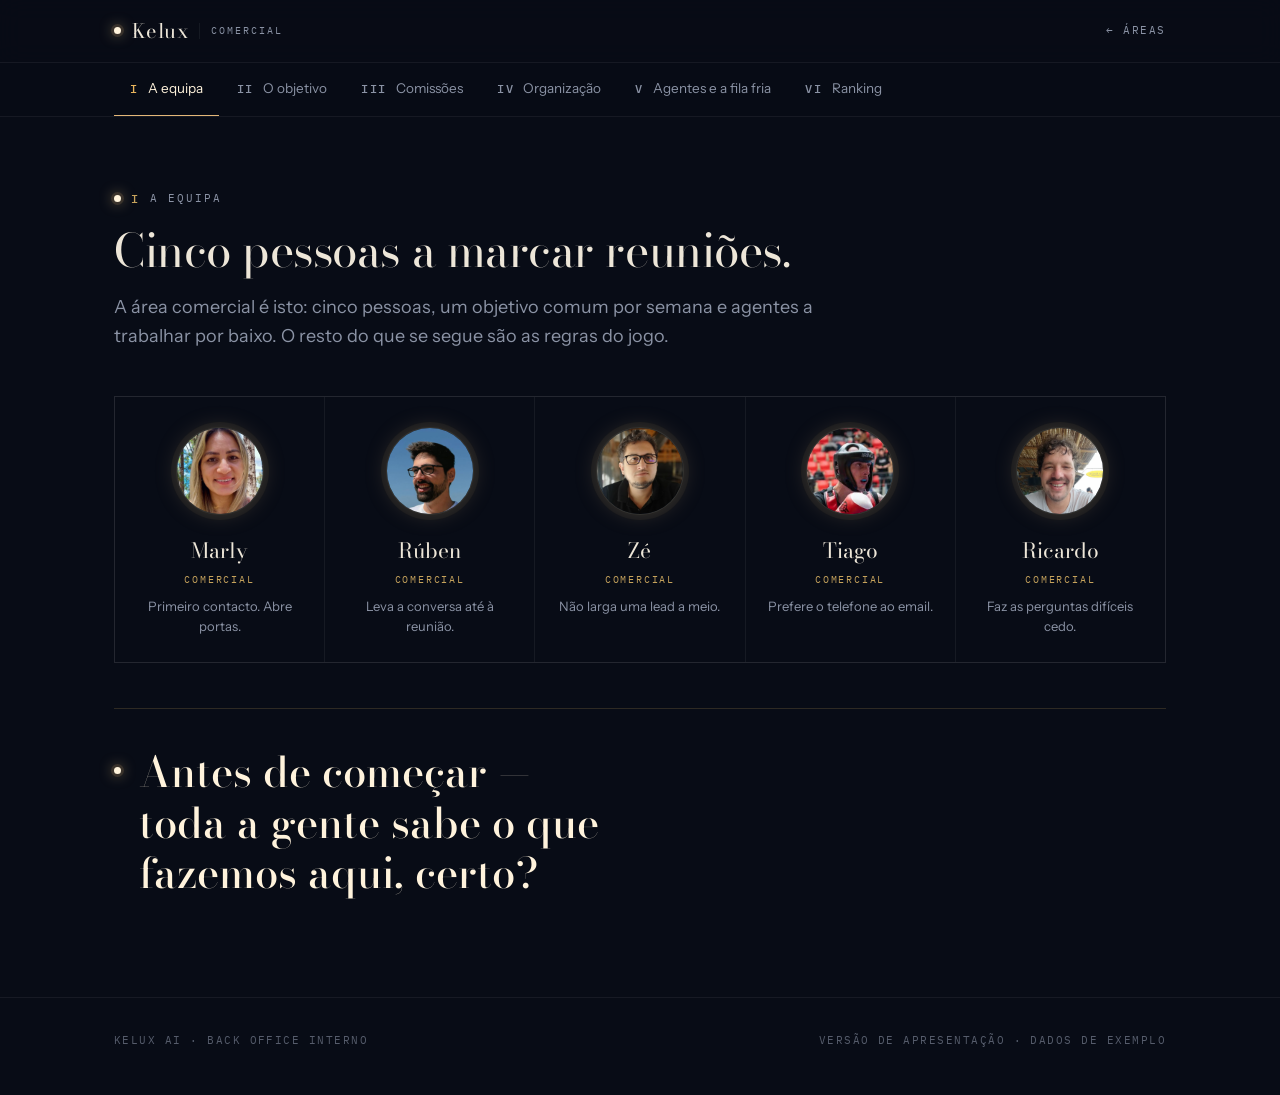
==== commit afdebe59: "Fotos da equipa, descrições curtas e secção do objetivo mais visual As cinco fotografias entram nos " ====
--- a/comercial.html
+++ b/comercial.html
@@ -50,13 +50,9 @@
 
     <div class="team" id="team"></div>
 
-    <div class="wip" style="margin-top:22px">
-      <span class="lamp" aria-hidden="true" style="margin-top:7px"></span>
-      <span>
-        As fotografias e as descrições entram depois. Ficam guardadas em
-        <span class="num" style="color:var(--txt-warm)">assets/img/</span> e ligadas em
-        <span class="num" style="color:var(--txt-warm)">assets/js/dados.js</span>.
-      </span>
+    <div class="pergunta">
+      <span class="lamp lamp--on" aria-hidden="true"></span>
+      <p class="pergunta__t">Antes de começar &mdash;<br>toda a gente sabe o que fazemos aqui, certo?</p>
     </div>
   </section>
 
@@ -70,70 +66,75 @@
         <span class="rn">II</span>
         <span class="lbl">O objetivo</span>
       </div>
-      <h2>Quinze reuniões por semana.</h2>
-      <p class="sec__lede">
-        A meta é da equipa toda, não de cada pessoa. Dá cerca de duas por pessoa por semana.
-        É um número que se mexe — sobe quando batemos, desce quando falhamos por muito.
-      </p>
-    </div>
-
-    <div class="claim">
-      <div class="claim__big">15 reuniões marcadas<br>por semana.</div>
-      <div class="claim__sub">Para a equipa toda. Cerca de duas por pessoa.</div>
-    </div>
-
-    <div class="block">
-      <div class="block__title">
-        <span class="rn">01</span>
+      <h2>A meta da semana.</h2>
+    </div>
+
+    <div class="mega">
+      <div class="mega__n">15</div>
+      <div class="mega__side">
+        <div class="mega__u">reuniões marcadas<br>por semana</div>
+        <div class="mega__hint">Equipa toda &middot; &asymp; 2 por pessoa</div>
+      </div>
+    </div>
+
+    <p class="mega__claim">Acreditamos em começar pequeno.</p>
+
+    <div class="block">
+      <div class="block__title">
+        <span class="rn">I</span>
         <h3>Como se conta</h3>
       </div>
-      <ul class="rules">
-        <li>Conta <strong>reunião marcada com data confirmada</strong>, não reunião realizada.</li>
-        <li>Conta na <strong>semana em que é marcada</strong>, não na semana em que acontece.</li>
-        <li>Cada lead conta <strong>uma vez</strong>. Remarcações não somam.</li>
-      </ul>
-    </div>
-
-    <div class="block">
-      <div class="block__title">
-        <span class="rn">02</span>
+
+      <div class="tiles">
+        <div class="tile">
+          <span class="tile__n">I</span>
+          <div class="tile__t">Marcada,<br>não realizada</div>
+          <div class="tile__s">com data confirmada</div>
+        </div>
+        <div class="tile">
+          <span class="tile__n">II</span>
+          <div class="tile__t">Conta na semana<br>em que se marca</div>
+          <div class="tile__s">não na que acontece</div>
+        </div>
+        <div class="tile">
+          <span class="tile__n">III</span>
+          <div class="tile__t">Uma vez<br>por lead</div>
+          <div class="tile__s">remarcações não somam</div>
+        </div>
+      </div>
+    </div>
+
+    <div class="block">
+      <div class="block__title">
+        <span class="rn">II</span>
         <h3>A escada</h3>
         <span class="lbl" style="margin-left:auto">Ajusta-se sozinha</span>
       </div>
 
-      <p class="mut" style="margin-bottom:6px">
-        Nove degraus. Começámos no segundo. Todos os domingos à noite o sistema olha para a
-        semana que passou e decide o degrau seguinte. A nova meta entra em vigor na segunda-feira.
-      </p>
-
       <div class="stair" id="stair"></div>
       <div class="stair__axis">
-        <span>Degrau mínimo · 10</span>
-        <span>Degrau máximo · 50</span>
-      </div>
-
-      <div class="grid-3" style="margin-top:30px">
+        <span>Mínimo &middot; 10</span>
+        <span>Domingo à noite &rarr; nova meta na segunda</span>
+        <span>Máximo &middot; 50</span>
+      </div>
+
+      <div class="grid-3" style="margin-top:34px">
         <div class="outcome outcome--up">
           <div class="outcome__arrow">&uarr;</div>
-          <div class="outcome__cond">reuniões &gt;= meta</div>
-          <div class="outcome__res">Sobe um degrau</div>
+          <div class="outcome__cond">&ge; meta</div>
+          <div class="outcome__res">Sobe</div>
         </div>
         <div class="outcome outcome--keep">
           <div class="outcome__arrow">&rarr;</div>
-          <div class="outcome__cond">entre 80% e 100% da meta</div>
-          <div class="outcome__res">Mantém-se</div>
+          <div class="outcome__cond">80% a 100%</div>
+          <div class="outcome__res">Mantém</div>
         </div>
         <div class="outcome outcome--down">
           <div class="outcome__arrow">&darr;</div>
-          <div class="outcome__cond">reuniões &lt; 80% da meta</div>
-          <div class="outcome__res">Desce um degrau</div>
-        </div>
-      </div>
-
-      <p class="mut" style="margin-top:26px">
-        Batemos, sobe. Falhamos por pouco, mantém-se. Falhamos por muito, desce.
-        <strong>É automático e ninguém gere nada à mão.</strong>
-      </p>
+          <div class="outcome__cond">&lt; 80%</div>
+          <div class="outcome__res">Desce</div>
+        </div>
+      </div>
     </div>
   </section>
 
--- a/assets/css/kelux.css
+++ b/assets/css/kelux.css
@@ -402,6 +402,89 @@
 }
 .claim__sub{ margin-top:12px; color:var(--mut); font-size:15px; }
 
+/* A pergunta para abrir a conversa */
+.pergunta{
+  display:flex; align-items:flex-start; gap:18px;
+  margin-top:clamp(34px,5vh,56px);
+  padding:clamp(26px,4vw,38px) 0 0;
+  border-top:1px solid var(--line);
+}
+.pergunta .lamp{ margin-top:clamp(14px,2vw,20px); }
+.pergunta__t{
+  margin:0; max-width:24ch;
+  font-family:var(--display);
+  font-weight:500;
+  font-size:clamp(24px,3.6vw,42px);
+  line-height:1.2;
+  color:var(--luz-core);
+}
+
+/* --------------------------------------------------------------------------
+   Número grande
+   -------------------------------------------------------------------------- */
+
+.mega{
+  display:flex; align-items:center; gap:clamp(20px,4vw,48px);
+  flex-wrap:wrap;
+  padding:clamp(8px,2vh,20px) 0;
+}
+
+.mega__n{
+  font-family:var(--display);
+  font-weight:500;
+  font-size:clamp(112px,20vw,248px);
+  line-height:.78;
+  letter-spacing:-.03em;
+  color:var(--luz-core);
+  text-shadow:0 0 70px rgba(227,183,120,.28);
+}
+
+.mega__side{ padding-bottom:6px; }
+
+.mega__u{
+  font-family:var(--display);
+  font-size:clamp(21px,3vw,32px);
+  line-height:1.22;
+  color:var(--txt-warm);
+}
+
+.mega__hint{
+  margin-top:14px;
+  font-family:var(--mono); font-size:11px; letter-spacing:.16em;
+  text-transform:uppercase; color:var(--mut);
+}
+
+.mega__claim{
+  margin:clamp(14px,2.5vh,26px) 0 0;
+  max-width:none;
+  font-family:var(--display);
+  font-weight:500;
+  font-size:clamp(22px,3.2vw,38px);
+  line-height:1.2;
+  color:var(--luz);
+}
+
+/* Mosaicos curtos — pouco texto, muito ar */
+.tiles{
+  display:grid; grid-template-columns:repeat(auto-fit,minmax(212px,1fr));
+  gap:1px; background:var(--line-soft);
+  border:1px solid var(--line-soft);
+}
+.tile{ background:var(--ink-2); padding:26px 22px 24px; }
+.tile__n{
+  font-family:var(--mono); font-size:11px; letter-spacing:.14em;
+  color:var(--gold-deep); display:block; margin-bottom:16px;
+}
+.tile__t{
+  font-family:var(--display); font-size:clamp(19px,2.2vw,24px);
+  line-height:1.24; color:var(--txt-warm);
+}
+.tile__s{
+  margin-top:11px;
+  font-family:var(--mono); font-size:10.5px; letter-spacing:.12em;
+  text-transform:uppercase; color:var(--mut);
+}
+
 /* Listas de regras */
 .rules{ list-style:none; margin:0; padding:0; }
 .rules li{
@@ -862,6 +945,14 @@
 
   .step{ min-width:38px; }
 
+  .mega{ gap:16px; }
+  .mega__n{ line-height:.85; }
+
+  .stair__axis{ flex-direction:column; gap:6px; text-align:left; }
+
+  .pergunta{ gap:13px; }
+  .pergunta .lamp{ margin-top:11px; }
+
   .views{ display:flex; width:100%; }
   .views__b{ flex:1; padding:10px 8px; text-align:center; }
 }
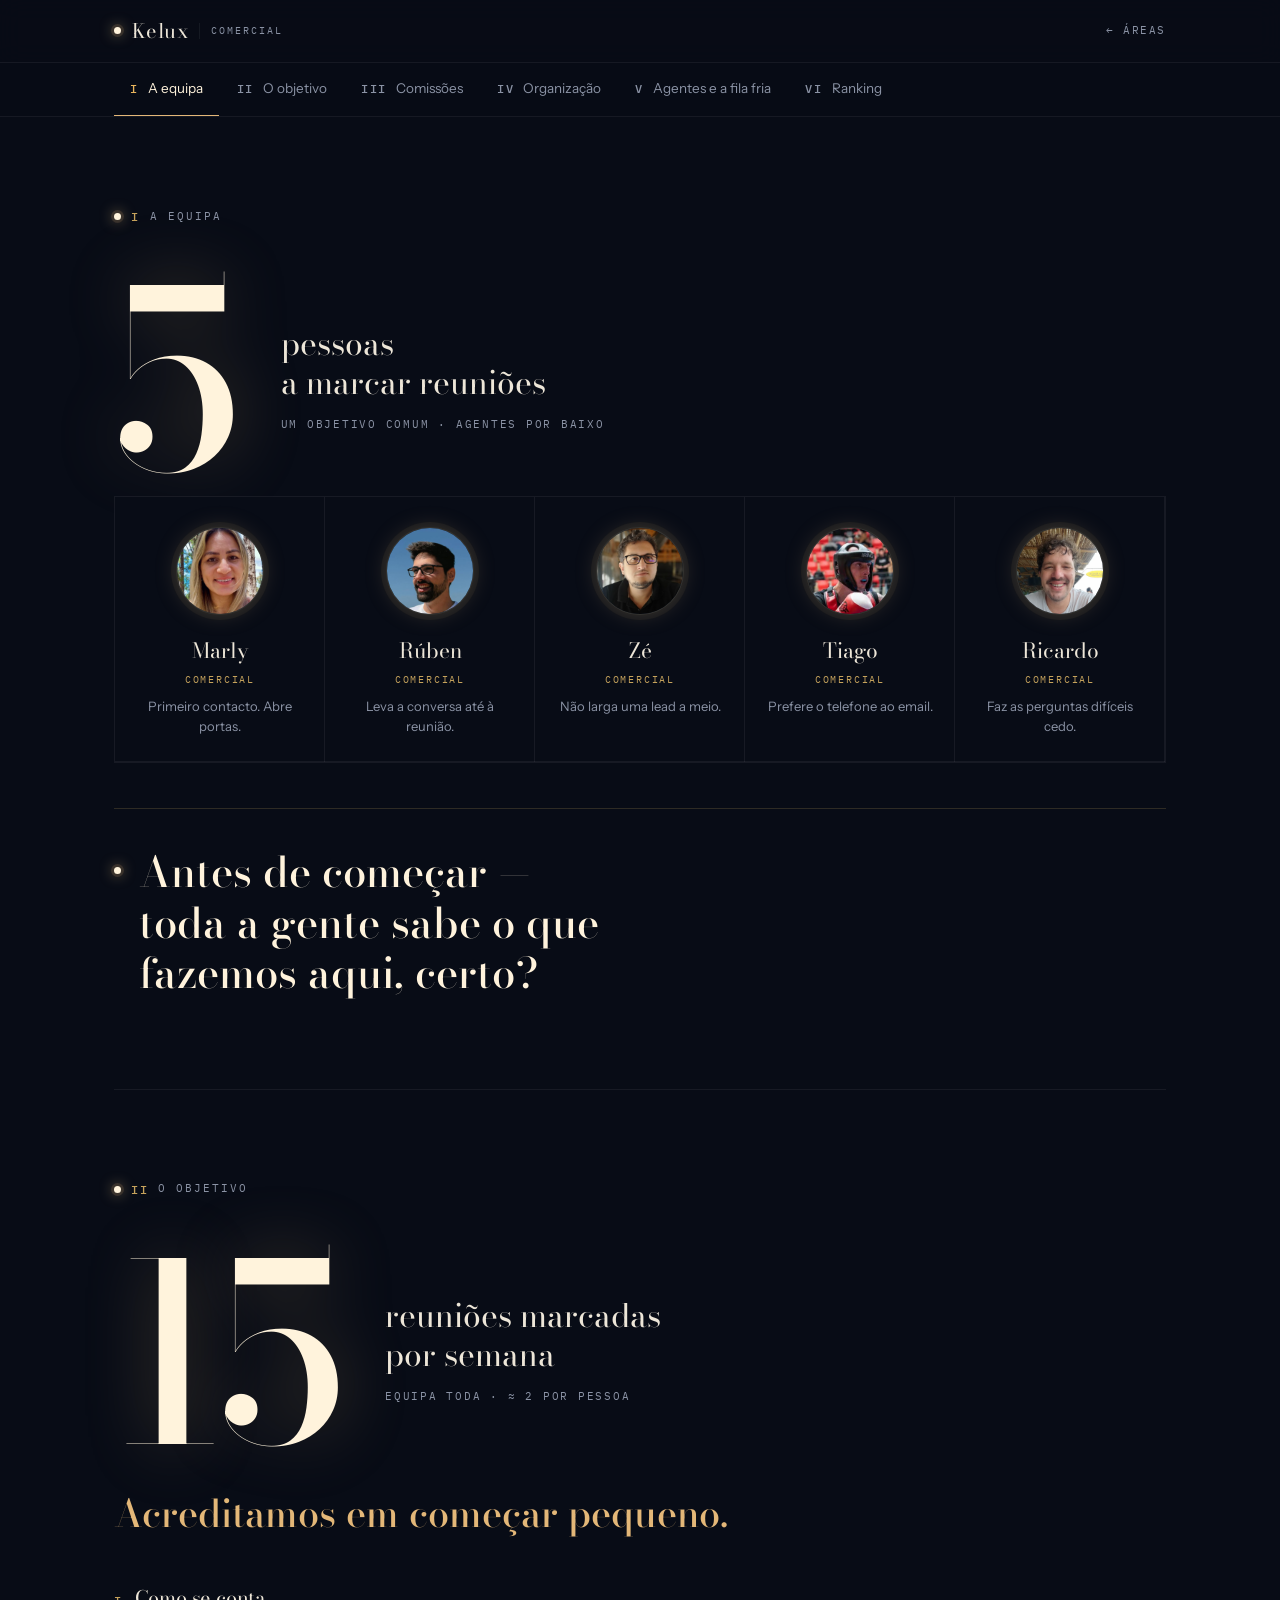
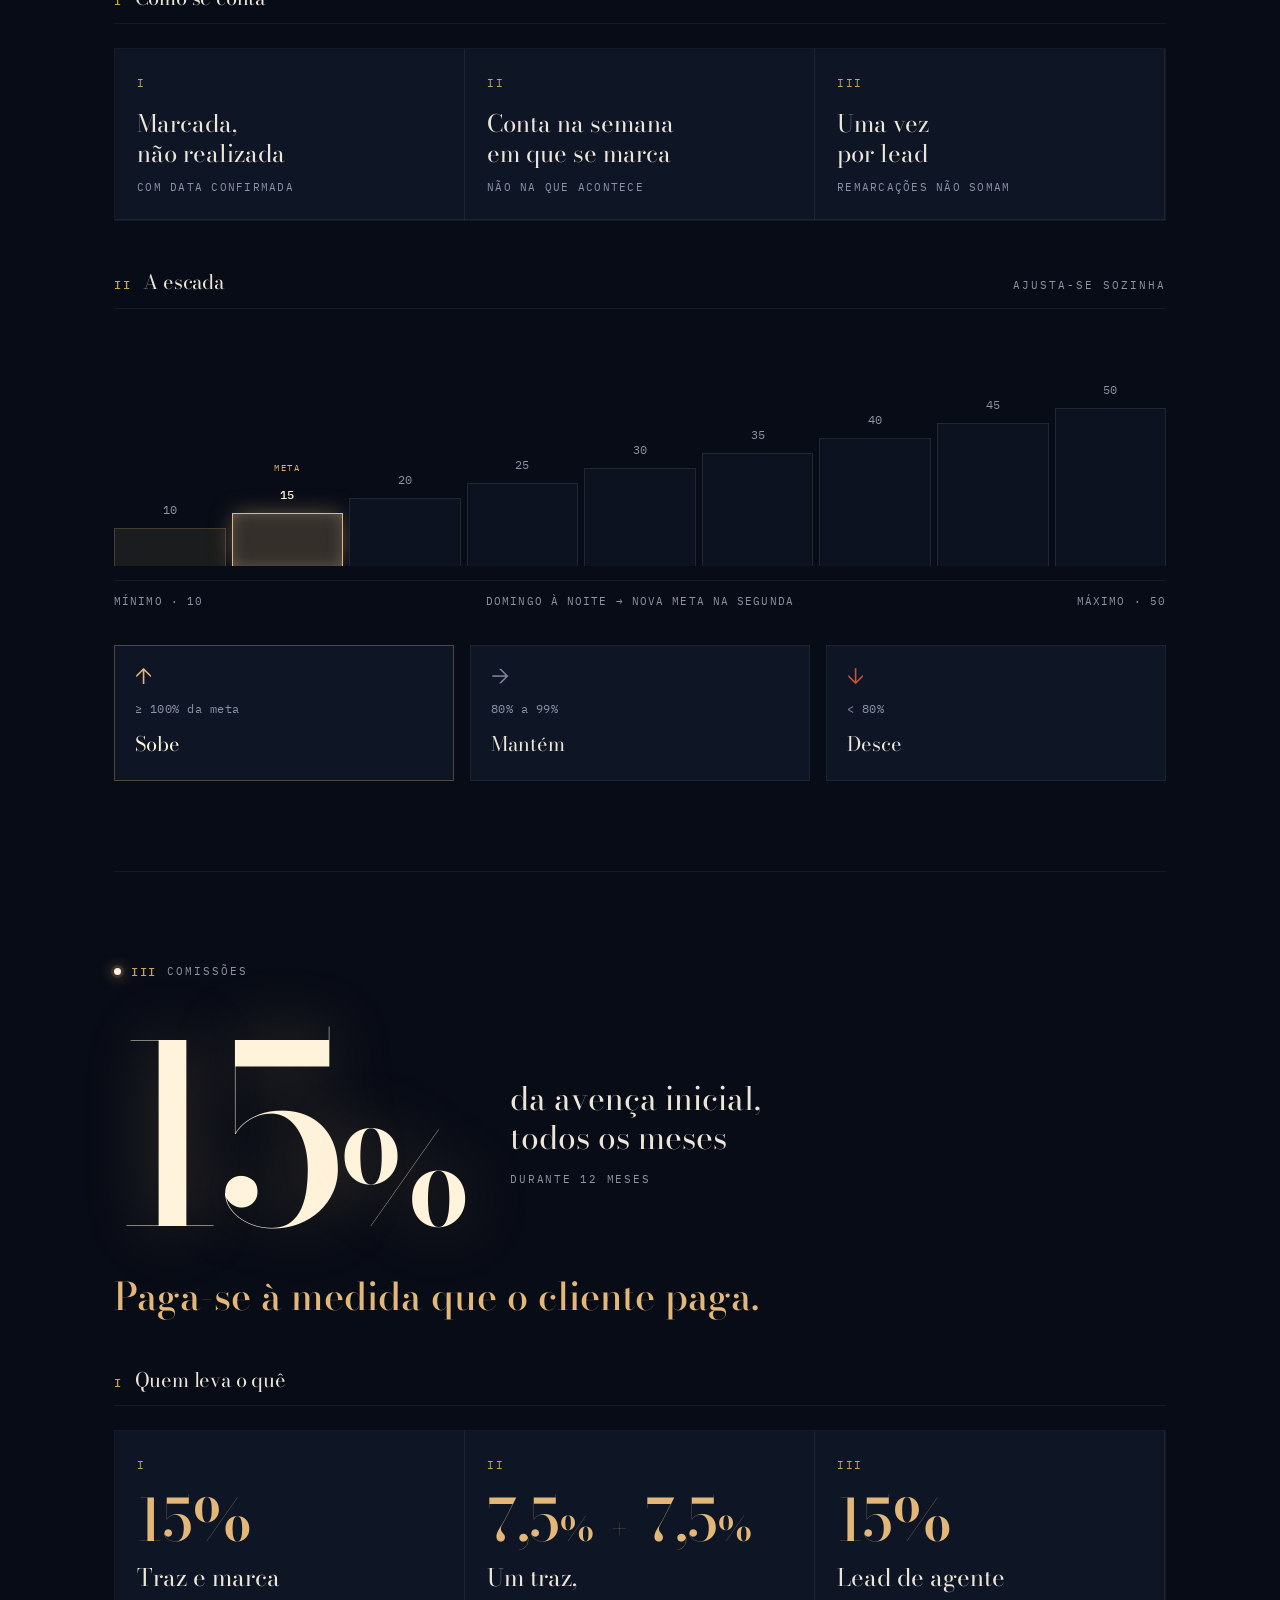
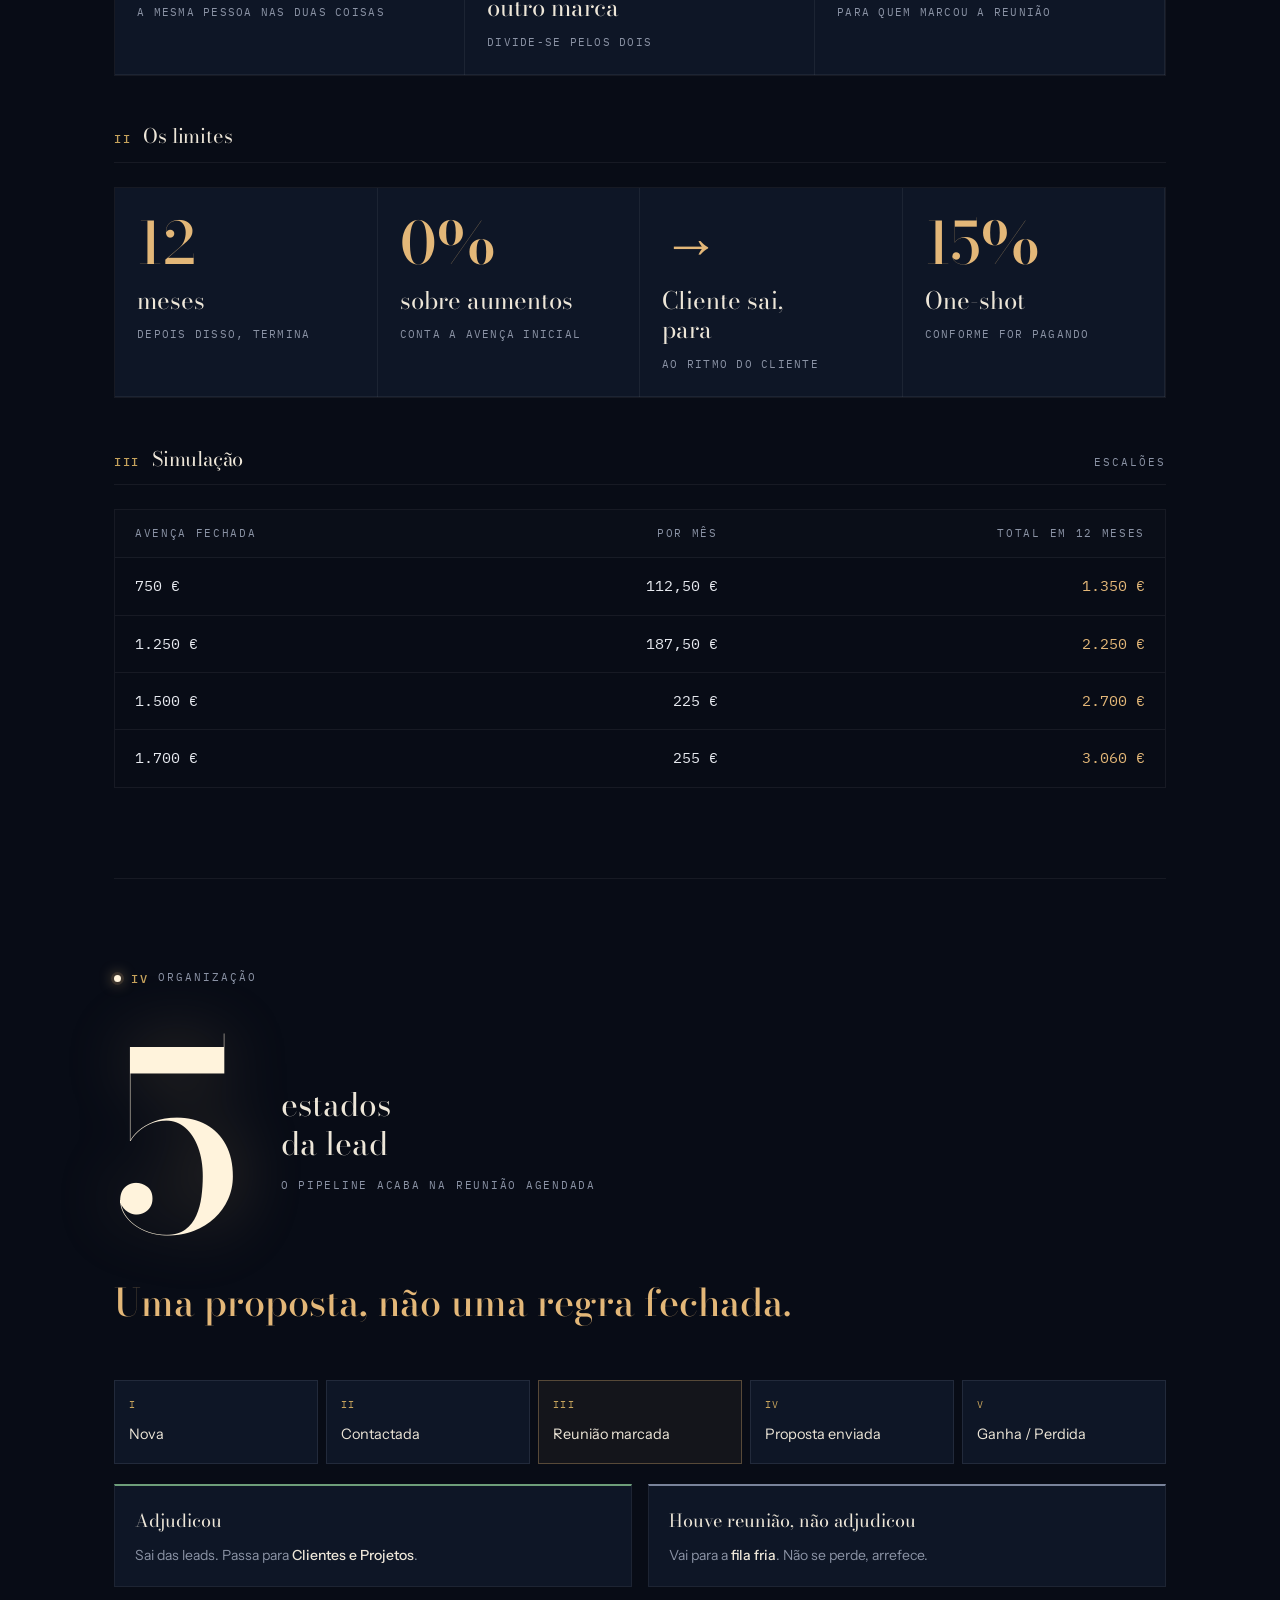
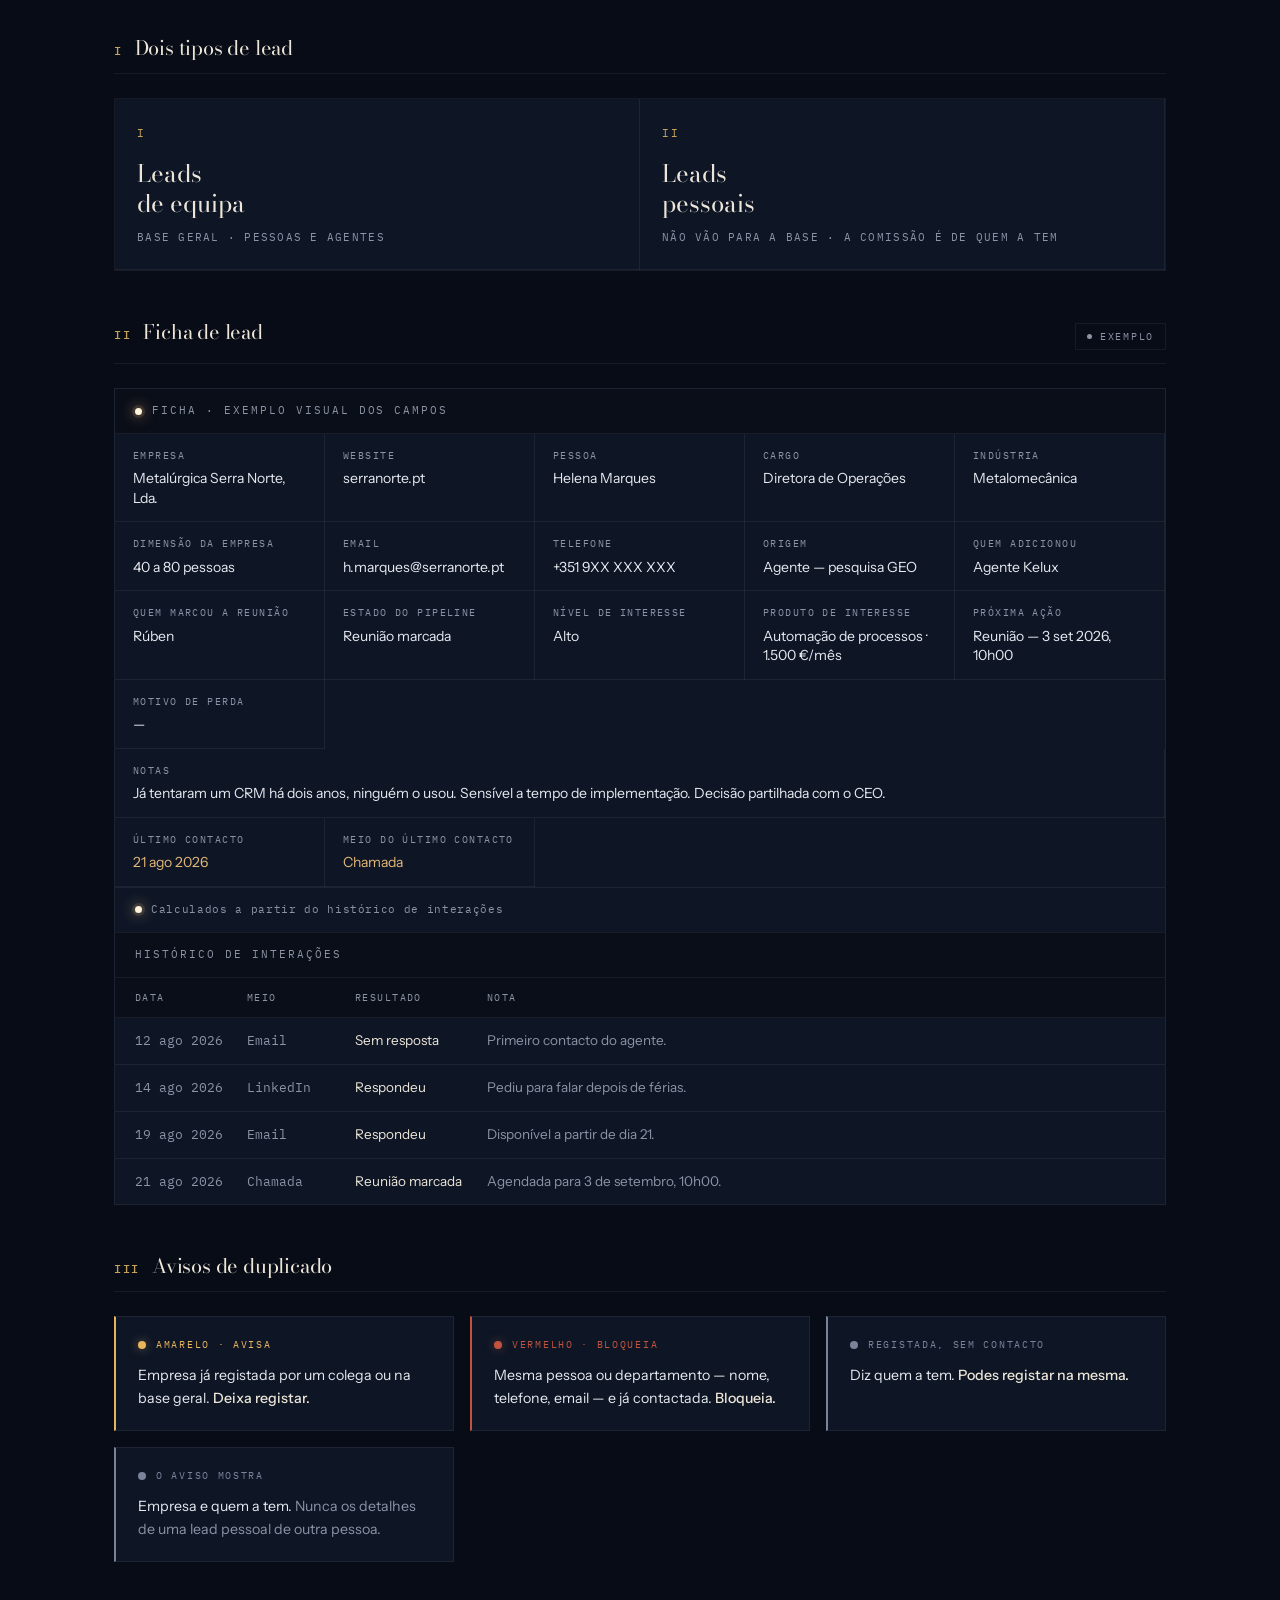
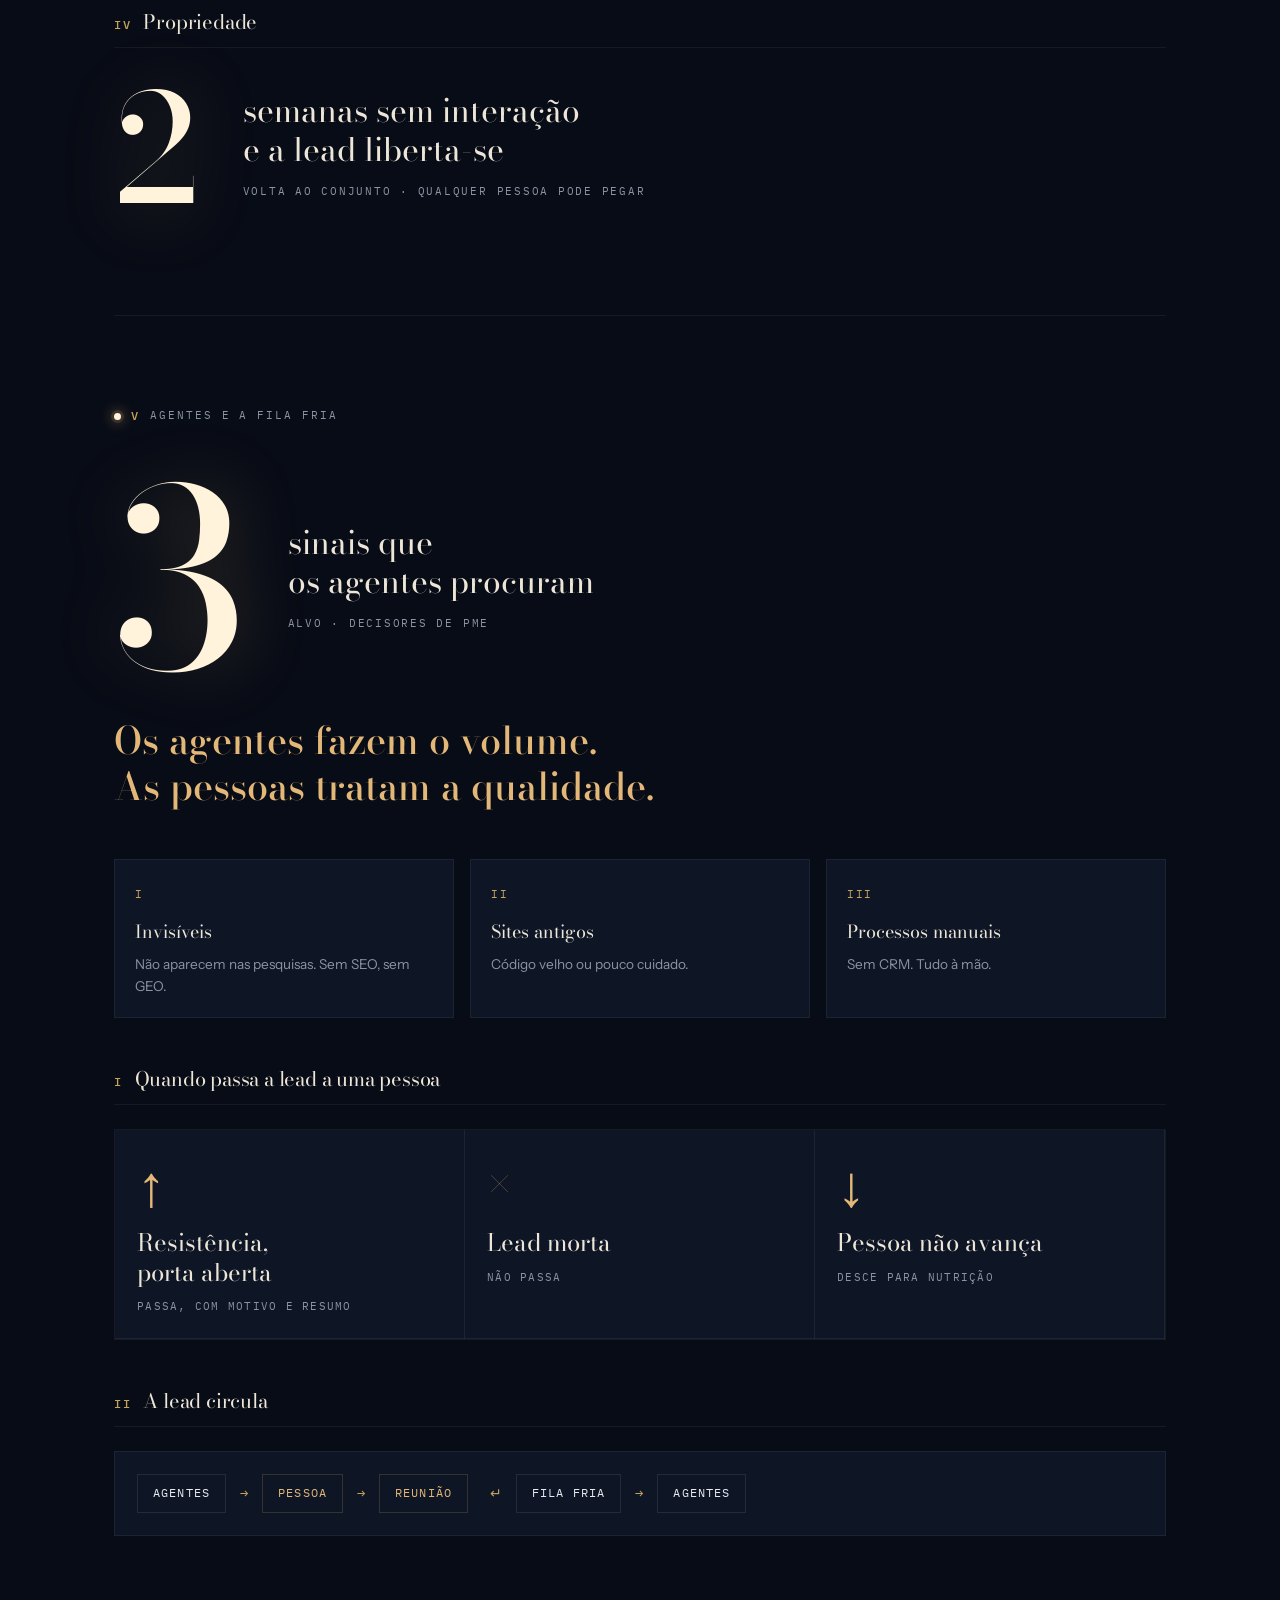
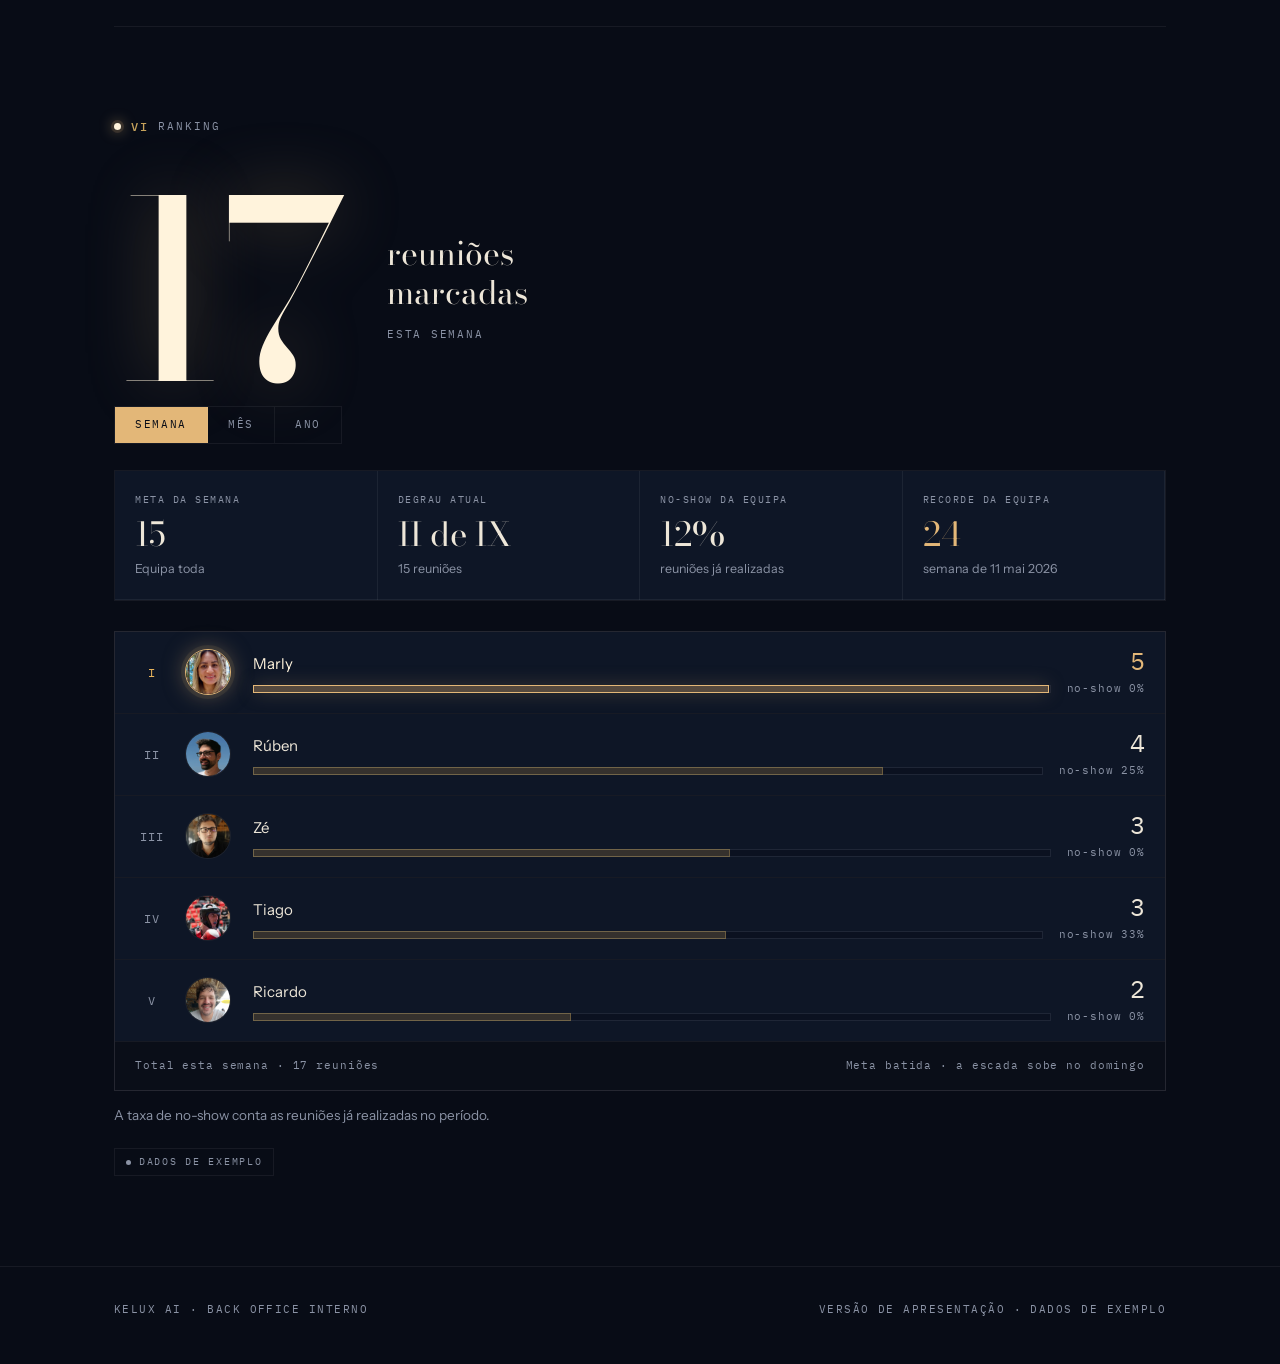
==== commit a81f6be6: "Scroll contínuo e número grande em todas as secções A área comercial deixa de trocar de secção por s" ====
--- a/comercial.html
+++ b/comercial.html
@@ -41,11 +41,14 @@
         <span class="rn">I</span>
         <span class="lbl">A equipa</span>
       </div>
-      <h2>Cinco pessoas a marcar reuniões.</h2>
-      <p class="sec__lede">
-        A área comercial é isto: cinco pessoas, um objetivo comum por semana e
-        agentes a trabalhar por baixo. O resto do que se segue são as regras do jogo.
-      </p>
+    </div>
+
+    <div class="mega">
+      <div class="mega__n">5</div>
+      <div class="mega__side">
+        <div class="mega__u">pessoas<br>a marcar reuniões</div>
+        <div class="mega__hint">Um objetivo comum &middot; agentes por baixo</div>
+      </div>
     </div>
 
     <div class="team" id="team"></div>
@@ -66,7 +69,6 @@
         <span class="rn">II</span>
         <span class="lbl">O objetivo</span>
       </div>
-      <h2>A meta da semana.</h2>
     </div>
 
     <div class="mega">
@@ -121,12 +123,12 @@
       <div class="grid-3" style="margin-top:34px">
         <div class="outcome outcome--up">
           <div class="outcome__arrow">&uarr;</div>
-          <div class="outcome__cond">&ge; meta</div>
+          <div class="outcome__cond">&ge; 100% da meta</div>
           <div class="outcome__res">Sobe</div>
         </div>
         <div class="outcome outcome--keep">
           <div class="outcome__arrow">&rarr;</div>
-          <div class="outcome__cond">80% a 100%</div>
+          <div class="outcome__cond">80% a 99%</div>
           <div class="outcome__res">Mantém</div>
         </div>
         <div class="outcome outcome--down">
@@ -148,34 +150,79 @@
         <span class="rn">III</span>
         <span class="lbl">Comissões</span>
       </div>
-      <h2>Quinze por cento, doze meses.</h2>
-      <p class="sec__lede">
-        Uma regra principal e um conjunto de regras que tratam dos casos de fronteira.
-      </p>
-    </div>
-
-    <div class="claim">
-      <div class="claim__big">15% do valor da avença inicial,<br>todos os meses, durante 12 meses.</div>
-    </div>
-
-    <div class="block">
-      <div class="block__title">
-        <span class="rn">01</span>
-        <h3>Regras complementares</h3>
-      </div>
-      <ul class="rules rules--rn">
-        <li>Termina ao fim de <strong>12 meses</strong>. Aumentos posteriores da avença não contam.</li>
-        <li>Paga-se <strong>à medida que o cliente paga</strong>. Se o cliente sair antes, para.</li>
-        <li>Projetos <strong>one-shot</strong>: 15% do valor, conforme o cliente for pagando.</li>
-        <li>Quando são <strong>pessoas diferentes</strong> a trazer o contacto e a marcar a reunião, os 15% dividem-se: <strong>7,5% para cada</strong>.</li>
-        <li>Mesma pessoa nas duas coisas: <strong>15%</strong>.</li>
-        <li>Lead vinda de um <strong>agente</strong>: 15% para quem marcou a reunião.</li>
-      </ul>
-    </div>
-
-    <div class="block">
-      <div class="block__title">
-        <span class="rn">02</span>
+    </div>
+
+    <div class="mega">
+      <div class="mega__n">15<span class="mega__pc">%</span></div>
+      <div class="mega__side">
+        <div class="mega__u">da avença inicial,<br>todos os meses</div>
+        <div class="mega__hint">Durante 12 meses</div>
+      </div>
+    </div>
+
+    <p class="mega__claim">Paga-se à medida que o cliente paga.</p>
+
+    <div class="block">
+      <div class="block__title">
+        <span class="rn">I</span>
+        <h3>Quem leva o quê</h3>
+      </div>
+
+      <div class="tiles">
+        <div class="tile">
+          <span class="tile__n">I</span>
+          <div class="tile__big">15%</div>
+          <div class="tile__t">Traz e marca</div>
+          <div class="tile__s">a mesma pessoa nas duas coisas</div>
+        </div>
+        <div class="tile">
+          <span class="tile__n">II</span>
+          <div class="tile__big">7,5<span class="tile__big-s">%</span> <span class="tile__mais">+</span> 7,5<span class="tile__big-s">%</span></div>
+          <div class="tile__t">Um traz,<br>outro marca</div>
+          <div class="tile__s">divide-se pelos dois</div>
+        </div>
+        <div class="tile">
+          <span class="tile__n">III</span>
+          <div class="tile__big">15%</div>
+          <div class="tile__t">Lead de agente</div>
+          <div class="tile__s">para quem marcou a reunião</div>
+        </div>
+      </div>
+    </div>
+
+    <div class="block">
+      <div class="block__title">
+        <span class="rn">II</span>
+        <h3>Os limites</h3>
+      </div>
+
+      <div class="tiles">
+        <div class="tile">
+          <div class="tile__big">12</div>
+          <div class="tile__t">meses</div>
+          <div class="tile__s">depois disso, termina</div>
+        </div>
+        <div class="tile">
+          <div class="tile__big">0%</div>
+          <div class="tile__t">sobre aumentos</div>
+          <div class="tile__s">conta a avença inicial</div>
+        </div>
+        <div class="tile">
+          <div class="tile__big">&rarr;</div>
+          <div class="tile__t">Cliente sai,<br>para</div>
+          <div class="tile__s">ao ritmo do cliente</div>
+        </div>
+        <div class="tile">
+          <div class="tile__big">15%</div>
+          <div class="tile__t">One-shot</div>
+          <div class="tile__s">conforme for pagando</div>
+        </div>
+      </div>
+    </div>
+
+    <div class="block">
+      <div class="block__title">
+        <span class="rn">III</span>
         <h3>Simulação</h3>
         <span class="lbl" style="margin-left:auto">Escalões</span>
       </div>
@@ -193,14 +240,6 @@
         </table>
       </div>
 
-      <div class="privacy">
-        <span class="lamp lamp--on" aria-hidden="true"></span>
-        <span>
-          Valores de comissão são informação pessoal. Esta tabela mostra <strong>escalões</strong>,
-          não mostra o que cada pessoa ganha. Entre comerciais, o único número visível é o
-          <strong>número de reuniões marcadas</strong>.
-        </span>
-      </div>
     </div>
   </section>
 
@@ -214,27 +253,19 @@
         <span class="rn">IV</span>
         <span class="lbl">Organização</span>
       </div>
-      <h2>Uma proposta de organização.</h2>
-      <p class="sec__lede">
-        O que se segue é uma proposta, não uma regra fechada. Está aqui para ser discutida
-        na reunião e vai ser melhorada com o feedback da equipa.
-      </p>
-    </div>
-
-    <div class="wip">
-      <span class="lamp" aria-hidden="true" style="margin-top:7px"></span>
-      <span>
-        Em aberto: nomes dos estados, prazo de libertação das leads, campos obrigatórios
-        e a fronteira exata entre lead pessoal e lead de equipa. Tragam objeções.
-      </span>
-    </div>
-
-    <div class="block">
-      <div class="block__title">
-        <span class="rn">01</span>
-        <h3>Estados da lead</h3>
-      </div>
-
+    </div>
+
+    <div class="mega">
+      <div class="mega__n">5</div>
+      <div class="mega__side">
+        <div class="mega__u">estados<br>da lead</div>
+        <div class="mega__hint">O pipeline acaba na reunião agendada</div>
+      </div>
+    </div>
+
+    <p class="mega__claim">Uma proposta, não uma regra fechada.</p>
+
+    <div class="block">
       <div class="pipe">
         <div class="pipe__stage"><span class="pipe__n">I</span><span class="pipe__name">Nova</span></div>
         <div class="pipe__stage"><span class="pipe__n">II</span><span class="pipe__name">Contactada</span></div>
@@ -243,58 +274,41 @@
         <div class="pipe__stage"><span class="pipe__n">V</span><span class="pipe__name">Ganha / Perdida</span></div>
       </div>
 
-      <p class="mut" style="margin-top:20px">
-        <strong>O pipeline de leads acaba na reunião agendada.</strong> É esse o trabalho da área comercial.
-        O que acontece a seguir depende do resultado:
-      </p>
-
       <div class="fork">
         <div class="fork__item fork__item--won">
-          <div class="fork__head">Se adjudicar</div>
-          <p class="fork__body">
-            A lead sai das leads e passa para <strong>Clientes e Projetos</strong>.
-            Deixa de ser trabalho comercial.
-          </p>
+          <div class="fork__head">Adjudicou</div>
+          <p class="fork__body">Sai das leads. Passa para <strong>Clientes e Projetos</strong>.</p>
         </div>
         <div class="fork__item fork__item--cold">
-          <div class="fork__head">Se houve reunião e não adjudicou</div>
-          <p class="fork__body">
-            A lead passa para a <strong>fila fria</strong>, para ser trabalhada pelos agentes.
-            Não se perde, arrefece.
-          </p>
-        </div>
-      </div>
-    </div>
-
-    <div class="block">
-      <div class="block__title">
-        <span class="rn">02</span>
+          <div class="fork__head">Houve reunião, não adjudicou</div>
+          <p class="fork__body">Vai para a <strong>fila fria</strong>. Não se perde, arrefece.</p>
+        </div>
+      </div>
+    </div>
+
+    <div class="block">
+      <div class="block__title">
+        <span class="rn">I</span>
         <h3>Dois tipos de lead</h3>
       </div>
 
-      <div class="grid-2">
-        <div class="card">
-          <span class="lbl lbl--luz">Leads de equipa</span>
-          <h4 style="margin:12px 0 10px">Da base geral</h4>
-          <p class="mut" style="font-size:14.4px">
-            Mistura de leads quentes trazidas por pessoas e leads angariadas pelos agentes.
-            Estão disponíveis para quem as quiser pegar.
-          </p>
-        </div>
-        <div class="card">
-          <span class="lbl lbl--luz">Leads pessoais</span>
-          <h4 style="margin:12px 0 10px">Contactos diretos de cada um</h4>
-          <p class="mut" style="font-size:14.4px">
-            Não vão para a base geral. Em cada uma, o comercial escolhe se a trata pessoalmente
-            ou se põe um agente a geri-la. <strong>A lead continua dele e a comissão também.</strong>
-          </p>
-        </div>
-      </div>
-    </div>
-
-    <div class="block">
-      <div class="block__title">
-        <span class="rn">03</span>
+      <div class="tiles">
+        <div class="tile">
+          <span class="tile__n">I</span>
+          <div class="tile__t">Leads<br>de equipa</div>
+          <div class="tile__s">base geral &middot; pessoas e agentes</div>
+        </div>
+        <div class="tile">
+          <span class="tile__n">II</span>
+          <div class="tile__t">Leads<br>pessoais</div>
+          <div class="tile__s">não vão para a base &middot; a comissão é de quem a tem</div>
+        </div>
+      </div>
+    </div>
+
+    <div class="block">
+      <div class="block__title">
+        <span class="rn">II</span>
         <h3>Ficha de lead</h3>
         <span class="demo" style="margin-left:auto">Exemplo</span>
       </div>
@@ -302,13 +316,13 @@
       <div class="ficha">
         <div class="ficha__bar">
           <span class="lamp lamp--on" aria-hidden="true"></span>
-          <span class="lbl">Ficha · exemplo visual dos campos</span>
+          <span class="lbl">Ficha &middot; exemplo visual dos campos</span>
         </div>
         <div class="ficha__grid" id="ficha-campos"></div>
         <div class="ficha__grid" id="ficha-auto"></div>
         <div class="auto-note">
           <span class="lamp lamp--on" aria-hidden="true"></span>
-          <span>Calculados automaticamente a partir do histórico de interações</span>
+          <span>Calculados a partir do histórico de interações</span>
         </div>
         <div class="ficha__bar" style="border-top:1px solid var(--line-soft)">
           <span class="lbl">Histórico de interações</span>
@@ -319,7 +333,7 @@
 
     <div class="block">
       <div class="block__title">
-        <span class="rn">04</span>
+        <span class="rn">III</span>
         <h3>Avisos de duplicado</h3>
       </div>
 
@@ -327,57 +341,50 @@
         <div class="alert alert--warn">
           <div class="alert__top">
             <span class="alert__dot" aria-hidden="true"></span>
-            <span class="alert__tag">Amarelo · avisa</span>
+            <span class="alert__tag">Amarelo &middot; avisa</span>
           </div>
-          <p class="alert__body">
-            A empresa já está registada por um colega ou já existe na base geral.
-            <strong>Só avisa, deixa registar.</strong>
-          </p>
+          <p class="alert__body">Empresa já registada por um colega ou na base geral. <strong>Deixa registar.</strong></p>
         </div>
 
         <div class="alert alert--stop">
           <div class="alert__top">
             <span class="alert__dot" aria-hidden="true"></span>
-            <span class="alert__tag">Vermelho · bloqueia</span>
+            <span class="alert__tag">Vermelho &middot; bloqueia</span>
           </div>
-          <p class="alert__body">
-            É a mesma pessoa ou o mesmo departamento — cruzamento por nome, telefone e email —
-            e essa lead já foi contactada. <strong>Bloqueia o registo.</strong>
-          </p>
+          <p class="alert__body">Mesma pessoa ou departamento &mdash; nome, telefone, email &mdash; e já contactada. <strong>Bloqueia.</strong></p>
         </div>
 
         <div class="alert alert--ok">
           <div class="alert__top">
             <span class="alert__dot" aria-hidden="true"></span>
-            <span class="alert__tag">Registada, ainda sem contacto</span>
+            <span class="alert__tag">Registada, sem contacto</span>
           </div>
-          <p class="alert__body">
-            O utilizador é informado de quem a tem, mas <strong>pode registar na mesma</strong>.
-          </p>
+          <p class="alert__body">Diz quem a tem. <strong>Podes registar na mesma.</strong></p>
         </div>
 
         <div class="alert alert--ok">
           <div class="alert__top">
             <span class="alert__dot" aria-hidden="true"></span>
-            <span class="alert__tag">O que o aviso mostra</span>
+            <span class="alert__tag">O aviso mostra</span>
           </div>
-          <p class="alert__body">
-            Apenas o <strong>nome da empresa</strong> e <strong>de quem a tem</strong>.
-            <em>Nunca os detalhes de uma lead da área pessoal de outra pessoa.</em>
-          </p>
-        </div>
-      </div>
-    </div>
-
-    <div class="block">
-      <div class="block__title">
-        <span class="rn">05</span>
+          <p class="alert__body">Empresa e quem a tem. <em>Nunca os detalhes de uma lead pessoal de outra pessoa.</em></p>
+        </div>
+      </div>
+    </div>
+
+    <div class="block">
+      <div class="block__title">
+        <span class="rn">IV</span>
         <h3>Propriedade</h3>
       </div>
-      <ul class="rules">
-        <li>Qualquer pessoa pode pegar numa lead da base.</li>
-        <li>Se ficar <strong>duas semanas sem registos de interação</strong>, a lead liberta-se e volta ao conjunto.</li>
-      </ul>
+
+      <div class="mega mega--sm">
+        <div class="mega__n">2</div>
+        <div class="mega__side">
+          <div class="mega__u">semanas sem interação<br>e a lead liberta-se</div>
+          <div class="mega__hint">Volta ao conjunto &middot; qualquer pessoa pode pegar</div>
+        </div>
+      </div>
     </div>
   </section>
 
@@ -391,60 +398,66 @@
         <span class="rn">V</span>
         <span class="lbl">Agentes e a fila fria</span>
       </div>
-      <h2>Os agentes fazem o volume.</h2>
-      <p class="sec__lede">
-        Os agentes procuram contactos, trabalham as leads frias e marcam reuniões.
-        As pessoas entram onde é preciso uma pessoa.
-      </p>
-    </div>
-
-    <div class="block">
-      <div class="block__title">
-        <span class="rn">01</span>
-        <h3>Que sinais procuram</h3>
-      </div>
-
+    </div>
+
+    <div class="mega">
+      <div class="mega__n">3</div>
+      <div class="mega__side">
+        <div class="mega__u">sinais que<br>os agentes procuram</div>
+        <div class="mega__hint">Alvo &middot; decisores de PME</div>
+      </div>
+    </div>
+
+    <p class="mega__claim">Os agentes fazem o volume.<br>As pessoas tratam a qualidade.</p>
+
+    <div class="block">
       <div class="grid-3">
         <div class="signal">
           <span class="signal__n">I</span>
           <div class="signal__t">Invisíveis</div>
-          <p class="signal__b">Empresas que não aparecem nas pesquisas. Sem SEO, sem GEO.</p>
+          <p class="signal__b">Não aparecem nas pesquisas. Sem SEO, sem GEO.</p>
         </div>
         <div class="signal">
           <span class="signal__n">II</span>
           <div class="signal__t">Sites antigos</div>
-          <p class="signal__b">Código antigo ou pouco cuidado. Sinal de que ninguém olha para aquilo há anos.</p>
+          <p class="signal__b">Código velho ou pouco cuidado.</p>
         </div>
         <div class="signal">
           <span class="signal__n">III</span>
           <div class="signal__t">Processos manuais</div>
-          <p class="signal__b">Empresas sem CRM ou a tratar tudo à mão.</p>
-        </div>
-      </div>
-
-      <p class="mut" style="margin-top:20px">
-        O alvo típico são <strong>decisores de PME</strong> — CEOs, administradores,
-        responsáveis de marketing.
-      </p>
-    </div>
-
-    <div class="block">
-      <div class="block__title">
-        <span class="rn">02</span>
+          <p class="signal__b">Sem CRM. Tudo à mão.</p>
+        </div>
+      </div>
+    </div>
+
+    <div class="block">
+      <div class="block__title">
+        <span class="rn">I</span>
         <h3>Quando passa a lead a uma pessoa</h3>
       </div>
-      <ul class="rules">
-        <li>O agente <strong>avança até à reunião</strong> sempre que consegue.</li>
-        <li>Só passa a lead a uma pessoa quando encontra <strong>resistência mas a porta continua aberta</strong>.</li>
-        <li><strong>Leads mortas não passam.</strong></li>
-        <li>Quando passa, leva o <strong>motivo</strong> e um <strong>resumo do que interessa</strong>.</li>
-        <li>Uma lead que uma pessoa não esteja a conseguir avançar pode <strong>descer para os agentes</strong>, para nutrição.</li>
-      </ul>
-    </div>
-
-    <div class="block">
-      <div class="block__title">
-        <span class="rn">03</span>
+
+      <div class="tiles">
+        <div class="tile">
+          <div class="tile__big">&uarr;</div>
+          <div class="tile__t">Resistência,<br>porta aberta</div>
+          <div class="tile__s">passa, com motivo e resumo</div>
+        </div>
+        <div class="tile">
+          <div class="tile__big">&times;</div>
+          <div class="tile__t">Lead morta</div>
+          <div class="tile__s">não passa</div>
+        </div>
+        <div class="tile">
+          <div class="tile__big">&darr;</div>
+          <div class="tile__t">Pessoa não avança</div>
+          <div class="tile__s">desce para nutrição</div>
+        </div>
+      </div>
+    </div>
+
+    <div class="block">
+      <div class="block__title">
+        <span class="rn">II</span>
         <h3>A lead circula</h3>
       </div>
 
@@ -459,11 +472,6 @@
         <span class="flow__arrow">&rarr;</span>
         <span class="flow__node">Agentes</span>
       </div>
-
-      <p class="mut" style="margin-top:22px">
-        Os agentes fazem o volume, as pessoas tratam a qualidade, e a
-        <strong>lead circula entre os dois conforme merece</strong>.
-      </p>
     </div>
   </section>
 
@@ -477,14 +485,15 @@
         <span class="rn">VI</span>
         <span class="lbl">Ranking</span>
       </div>
-      <h2>Reuniões marcadas.</h2>
-      <p class="sec__lede">
-        O único número visível entre comerciais. Ao lado, a taxa de no-show — porque marcar
-        muitas reuniões que ninguém aparece não é marcar reuniões.
-      </p>
-    </div>
-
-    <div class="stats" id="stats"></div>
+    </div>
+
+    <div class="mega">
+      <div class="mega__n" id="mega-total">17</div>
+      <div class="mega__side">
+        <div class="mega__u">reuniões<br>marcadas</div>
+        <div class="mega__hint" id="mega-etiqueta">Esta semana</div>
+      </div>
+    </div>
 
     <div class="views" role="group" aria-label="Período">
       <button class="views__b" data-vista="semana" aria-pressed="true">Semana</button>
@@ -492,7 +501,11 @@
       <button class="views__b" data-vista="ano" aria-pressed="false">Ano</button>
     </div>
 
+    <div class="stats" id="stats"></div>
+
     <div class="chart" id="chart"></div>
+
+    <p class="chart__nota">A taxa de no-show conta as reuniões já realizadas no período.</p>
 
     <div style="margin-top:20px">
       <span class="demo">Dados de exemplo</span>
@@ -503,8 +516,8 @@
 
 <footer class="foot">
   <div class="wrap foot__in">
-    <span>Kelux AI · Back office interno</span>
-    <span>Versão de apresentação · dados de exemplo</span>
+    <span>Kelux AI &middot; Back office interno</span>
+    <span>Versão de apresentação &middot; dados de exemplo</span>
   </div>
 </footer>
 
--- a/assets/css/kelux.css
+++ b/assets/css/kelux.css
@@ -212,8 +212,6 @@
 .areas__grid{
   display:grid;
   grid-template-columns:repeat(auto-fill, minmax(272px, 1fr));
-  gap:1px;
-  background:var(--line-soft);
   border:1px solid var(--line-soft);
 }
 
@@ -223,6 +221,7 @@
   padding:26px 24px 24px;
   min-height:158px;
   display:flex; flex-direction:column;
+  box-shadow:inset -1px 0 0 var(--line-soft), inset 0 -1px 0 var(--line-soft);
   transition:background .4s ease;
 }
 
@@ -259,12 +258,13 @@
 
 /* Por acender */
 .area--soon{ background:#070A11; }
-.area--soon .area__note{ color:rgba(139,147,165,.55); }
+.area--soon .area__note{ color:var(--mut); }
+.area--soon .rn{ color:var(--mut); }
 
 .area__soon{
   margin-top:14px;
   font-family:var(--mono); font-size:10px; letter-spacing:.18em;
-  text-transform:uppercase; color:rgba(139,147,165,.5);
+  text-transform:uppercase; color:var(--mut);
 }
 
 /* --------------------------------------------------------------------------
@@ -308,13 +308,14 @@
 }
 .secnav__btn[aria-current="true"] .rn{ color:var(--gold); }
 
-/* Secções */
-.sec{ display:none; padding:clamp(46px,8vh,86px) 0 clamp(60px,11vh,120px); }
-.sec.is-active{ display:block; animation:fade .5s ease both; }
-
-@keyframes fade{ from{ opacity:0; transform:translateY(8px);} to{ opacity:1; transform:none;} }
-
-.sec__head{ margin-bottom:clamp(32px,5vh,54px); }
+/* Secções — todas visíveis, uma a seguir à outra */
+.sec{
+  padding:clamp(56px,10vh,110px) 0 clamp(56px,10vh,110px);
+  scroll-margin-top:118px;
+}
+.sec + .sec{ border-top:1px solid var(--line-soft); }
+
+.sec__head{ margin-bottom:clamp(28px,4.5vh,46px); }
 .sec__eyebrow{ display:flex; align-items:center; gap:10px; margin-bottom:16px; }
 .sec__head h2{ margin-bottom:16px; }
 .sec__lede{ font-size:clamp(15.5px,1.7vw,18px); color:var(--mut); max-width:62ch; }
@@ -334,8 +335,6 @@
 .team{
   display:grid;
   grid-template-columns:repeat(auto-fill, minmax(196px,1fr));
-  gap:1px;
-  background:var(--line-soft);
   border:1px solid var(--line-soft);
 }
 
@@ -343,6 +342,7 @@
   background:var(--ink);
   padding:30px 22px 26px;
   text-align:center;
+  box-shadow:inset -1px 0 0 var(--line-soft), inset 0 -1px 0 var(--line-soft);
   transition:background .4s ease;
 }
 .member:hover{ background:var(--ink-2); }
@@ -439,6 +439,10 @@
   text-shadow:0 0 70px rgba(227,183,120,.28);
 }
 
+.mega__pc{ font-size:.52em; margin-left:.02em; }
+
+.mega--sm .mega__n{ font-size:clamp(78px,12vw,150px); }
+
 .mega__side{ padding-bottom:6px; }
 
 .mega__u{
@@ -467,14 +471,29 @@
 /* Mosaicos curtos — pouco texto, muito ar */
 .tiles{
   display:grid; grid-template-columns:repeat(auto-fit,minmax(212px,1fr));
-  gap:1px; background:var(--line-soft);
-  border:1px solid var(--line-soft);
-}
-.tile{ background:var(--ink-2); padding:26px 22px 24px; }
+  border:1px solid var(--line-soft);
+}
+.tile{
+  background:var(--ink-2); padding:26px 22px 24px;
+  box-shadow:inset -1px 0 0 var(--line-soft), inset 0 -1px 0 var(--line-soft);
+}
 .tile__n{
   font-family:var(--mono); font-size:11px; letter-spacing:.14em;
   color:var(--gold-deep); display:block; margin-bottom:16px;
 }
+
+/* Número dentro do mosaico */
+.tile__big{
+  font-family:var(--display);
+  font-weight:500;
+  font-size:clamp(38px,5vw,58px);
+  line-height:1;
+  color:var(--luz);
+  margin-bottom:14px;
+  white-space:nowrap;
+}
+.tile__big-s{ font-size:.58em; }
+.tile__mais{ color:var(--gold-deep); font-size:.55em; margin:0 .06em; }
 .tile__t{
   font-family:var(--display); font-size:clamp(19px,2.2vw,24px);
   line-height:1.24; color:var(--txt-warm);
@@ -619,16 +638,6 @@
 table.tbl td:last-child{ color:var(--luz); }
 table.tbl th:not(:first-child), table.tbl td:not(:first-child){ text-align:right; }
 
-/* Aviso de privacidade */
-.privacy{
-  display:flex; gap:14px; align-items:flex-start;
-  margin-top:18px; padding:17px 19px;
-  border:1px solid var(--line);
-  background:rgba(227,183,120,.045);
-  font-size:14px; color:var(--txt-warm); line-height:1.58;
-}
-.privacy .lamp{ margin-top:8px; }
-
 /* --------------------------------------------------------------------------
    IV — Pipeline
    -------------------------------------------------------------------------- */
@@ -679,10 +688,11 @@
 .ficha__grid{
   display:grid;
   grid-template-columns:repeat(auto-fill,minmax(196px,1fr));
-  gap:1px;
-  background:var(--line-soft);
-}
-.field{ background:var(--ink-2); padding:14px 18px; }
+}
+.field{
+  background:var(--ink-2); padding:14px 18px;
+  box-shadow:inset -1px 0 0 var(--line-soft), inset 0 -1px 0 var(--line-soft);
+}
 .field__k{
   font-family:var(--mono); font-size:9.5px; letter-spacing:.15em;
   text-transform:uppercase; color:var(--mut); display:block; margin-bottom:6px;
@@ -782,11 +792,13 @@
 
 .stats{
   display:grid; grid-template-columns:repeat(auto-fit,minmax(158px,1fr));
-  gap:1px; background:var(--line-soft);
   border:1px solid var(--line-soft);
   margin-bottom:30px;
 }
-.stat{ background:var(--ink-2); padding:21px 20px; }
+.stat{
+  background:var(--ink-2); padding:21px 20px;
+  box-shadow:inset -1px 0 0 var(--line-soft), inset 0 -1px 0 var(--line-soft);
+}
 .stat__k{
   font-family:var(--mono); font-size:9.5px; letter-spacing:.16em;
   text-transform:uppercase; color:var(--mut); display:block; margin-bottom:10px;
@@ -882,17 +894,19 @@
   font-family:var(--mono); font-size:11px; letter-spacing:.08em; color:var(--mut);
 }
 
+.chart__nota{ margin-top:14px; font-size:13.5px; color:var(--mut); }
+
 /* Etiqueta de dados de exemplo */
 .demo{
   display:inline-flex; align-items:center; gap:8px;
   font-family:var(--mono); font-size:9.5px; letter-spacing:.18em; text-transform:uppercase;
-  color:rgba(139,147,165,.62);
+  color:var(--mut);
   border:1px solid var(--line-soft);
   padding:5px 11px;
 }
 .demo::before{
   content:""; width:5px; height:5px; border-radius:50%;
-  background:rgba(139,147,165,.55);
+  background:var(--mut);
 }
 
 /* --------------------------------------------------------------------------
@@ -907,7 +921,7 @@
   display:flex; justify-content:space-between; align-items:center;
   gap:18px; flex-wrap:wrap;
   font-family:var(--mono); font-size:10.5px; letter-spacing:.14em;
-  text-transform:uppercase; color:rgba(139,147,165,.6);
+  text-transform:uppercase; color:var(--mut);
 }
 
 /* --------------------------------------------------------------------------
@@ -945,6 +959,8 @@
 
   .step{ min-width:38px; }
 
+  .sec{ scroll-margin-top:104px; }
+
   .mega{ gap:16px; }
   .mega__n{ line-height:.85; }
 
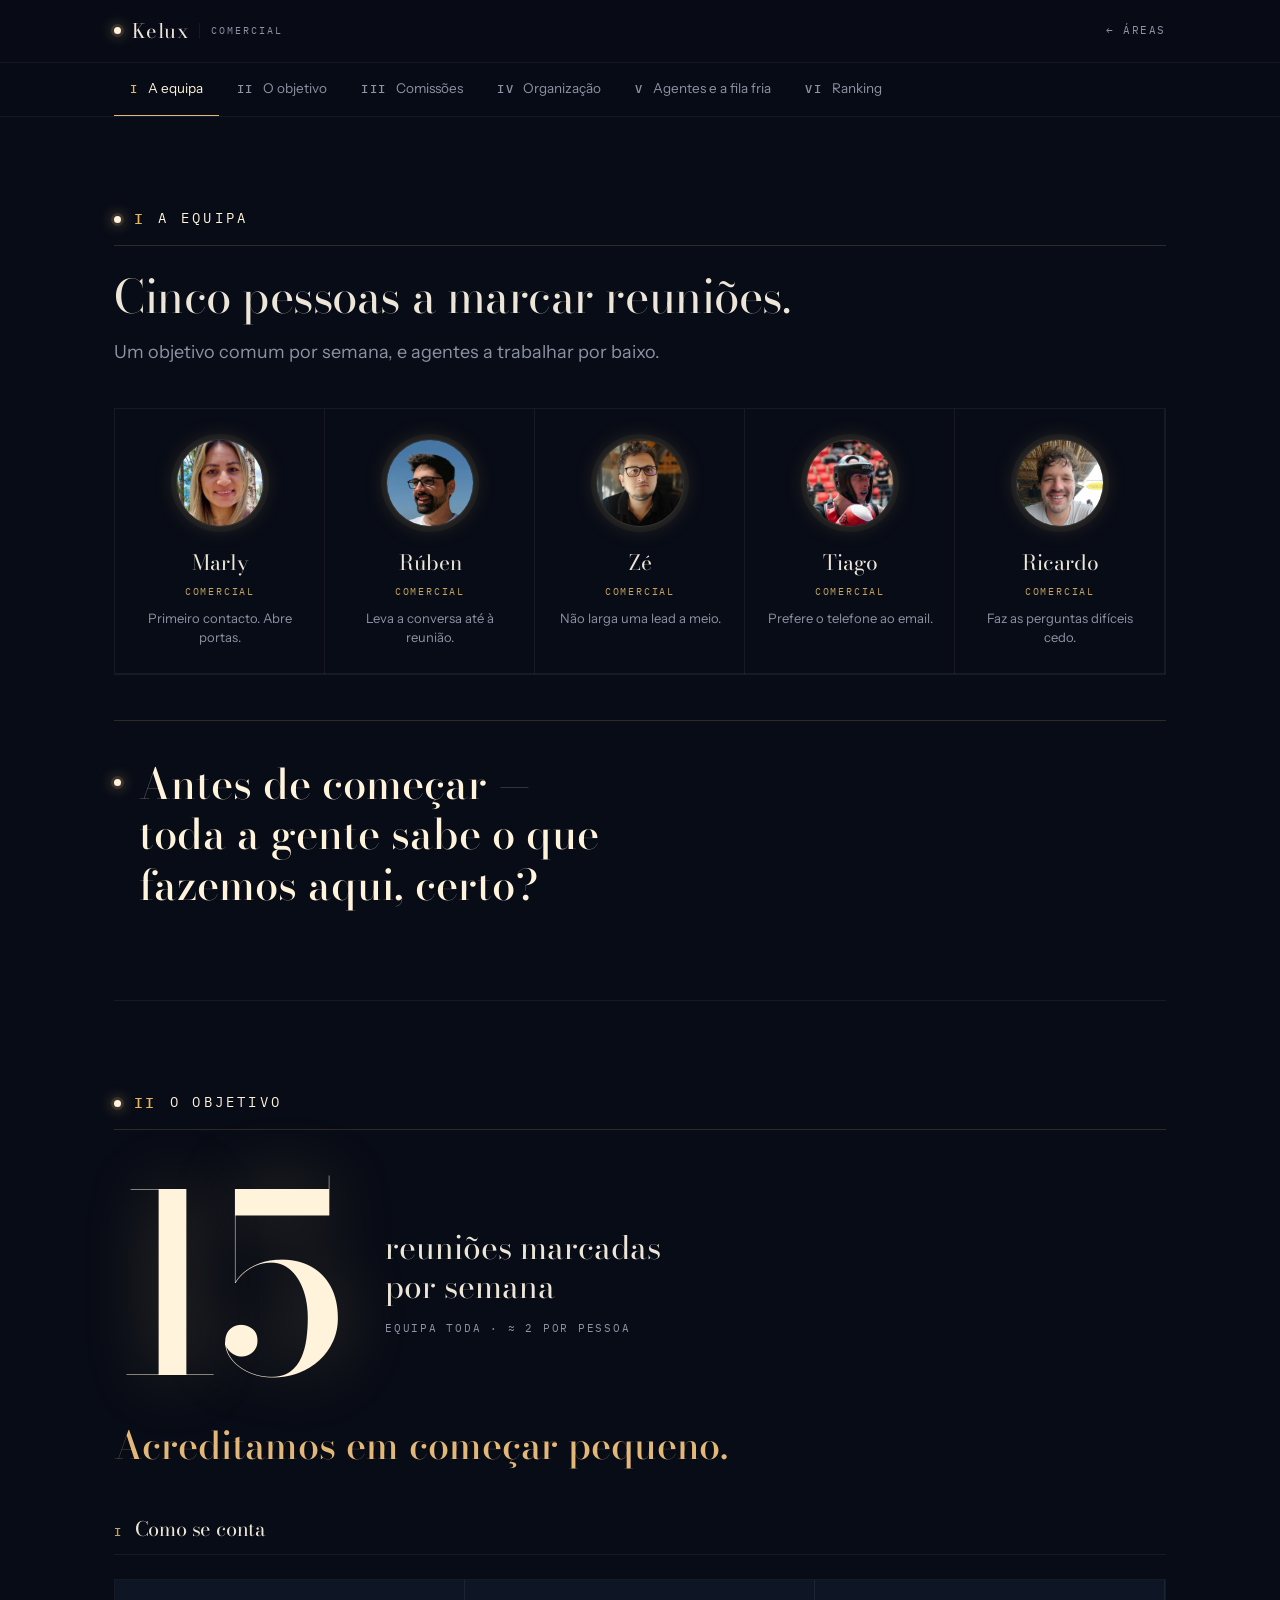
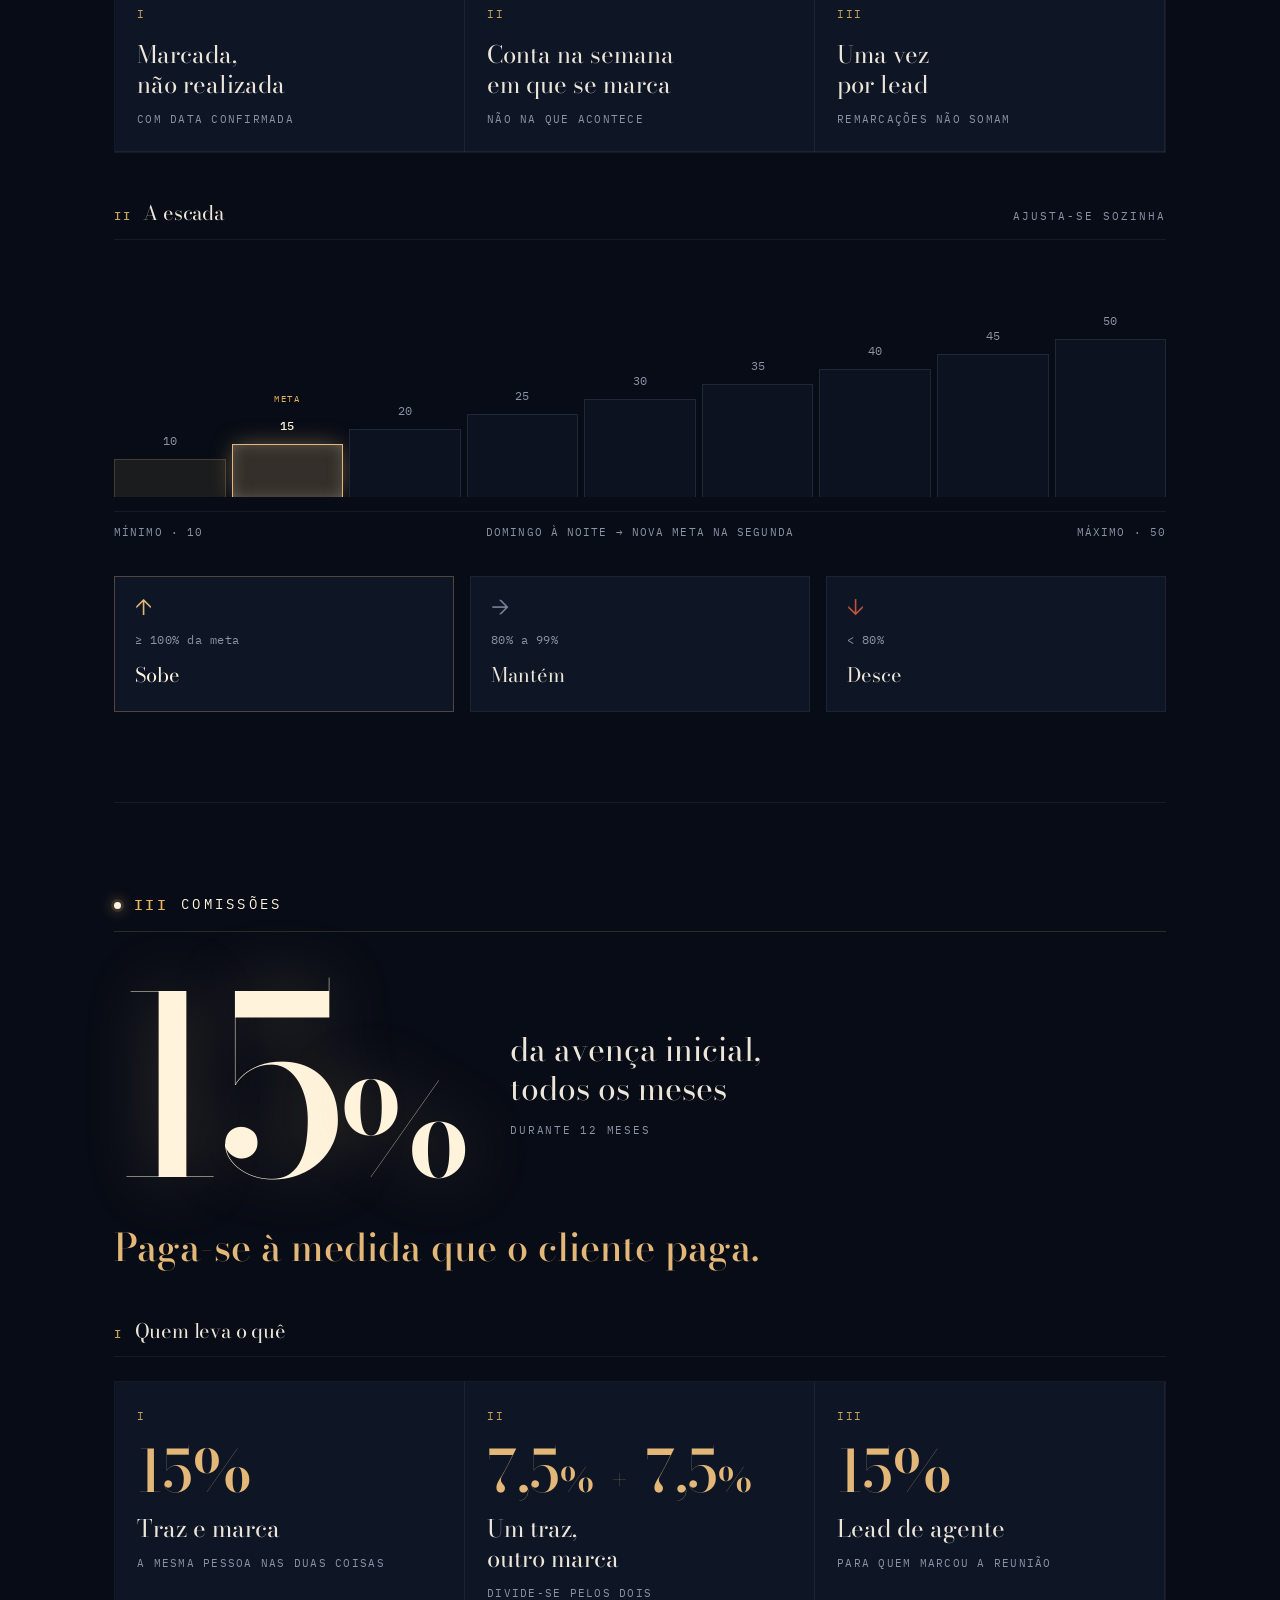
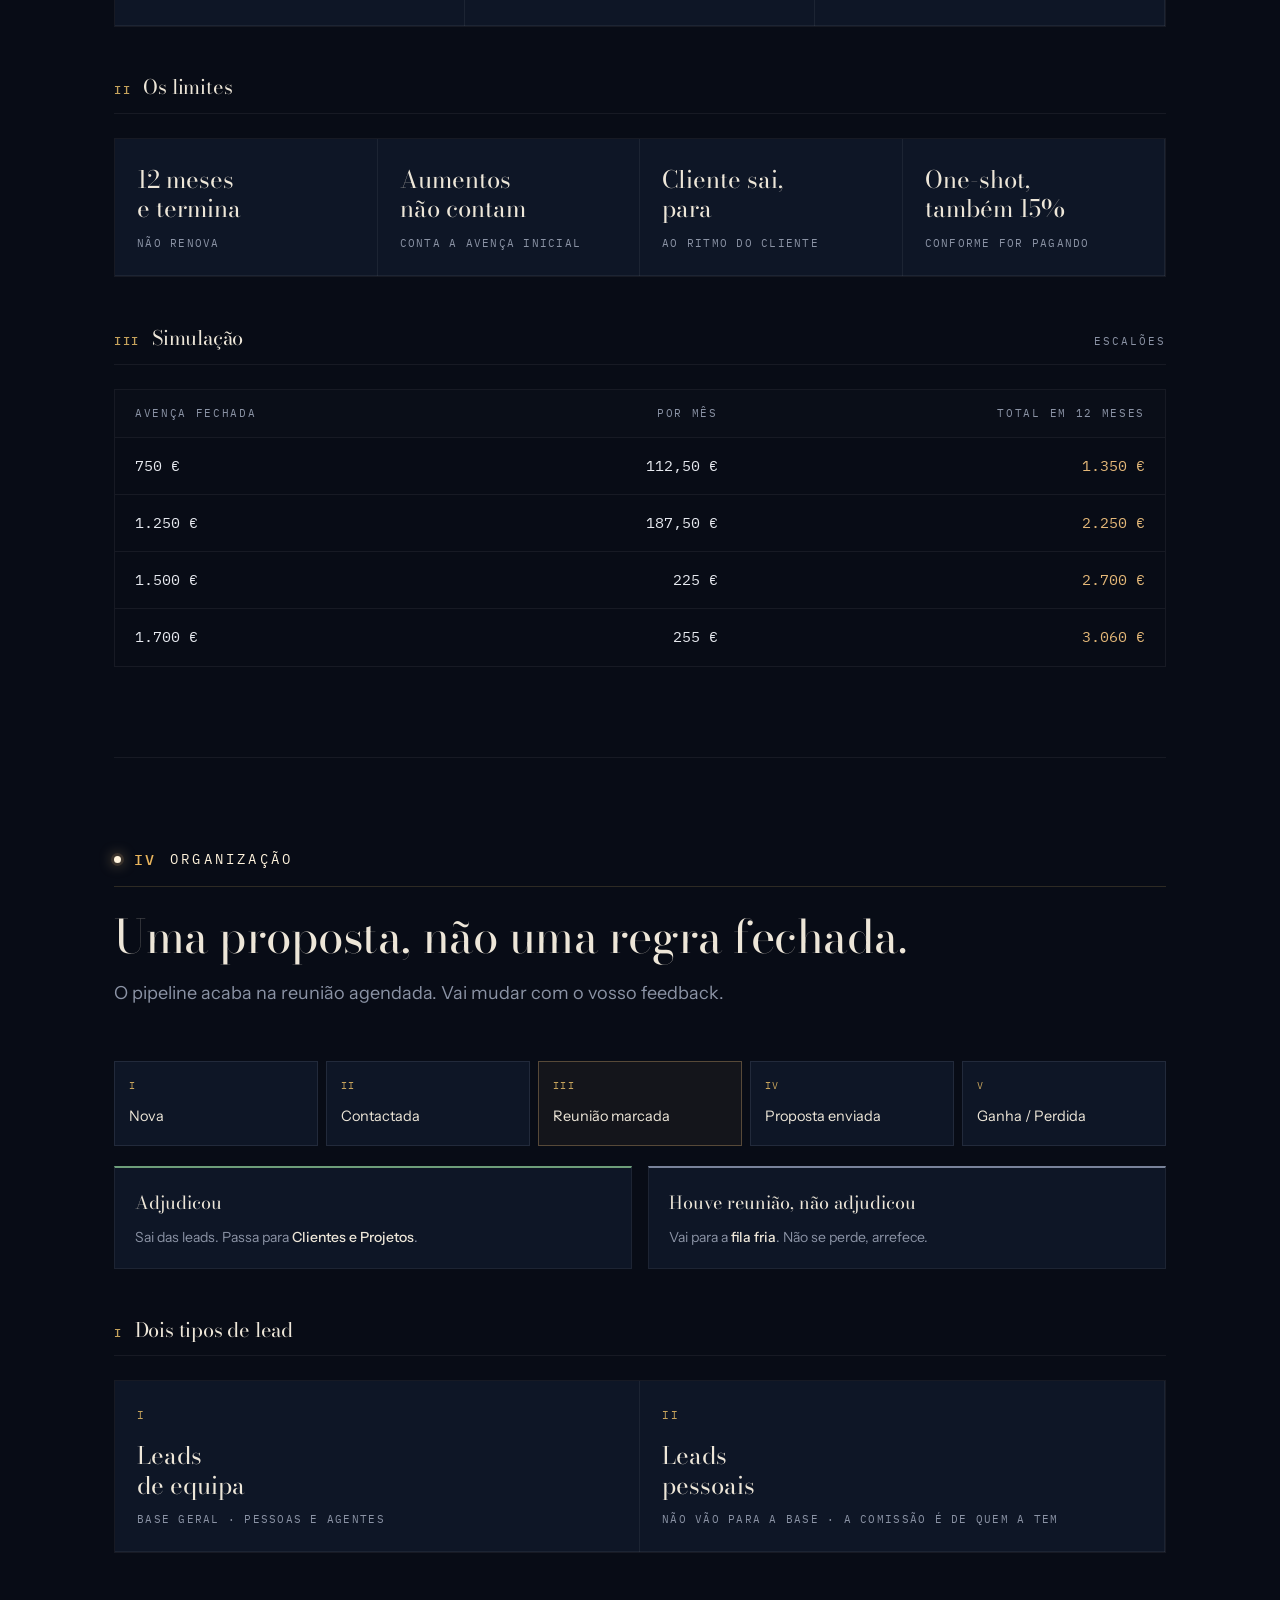
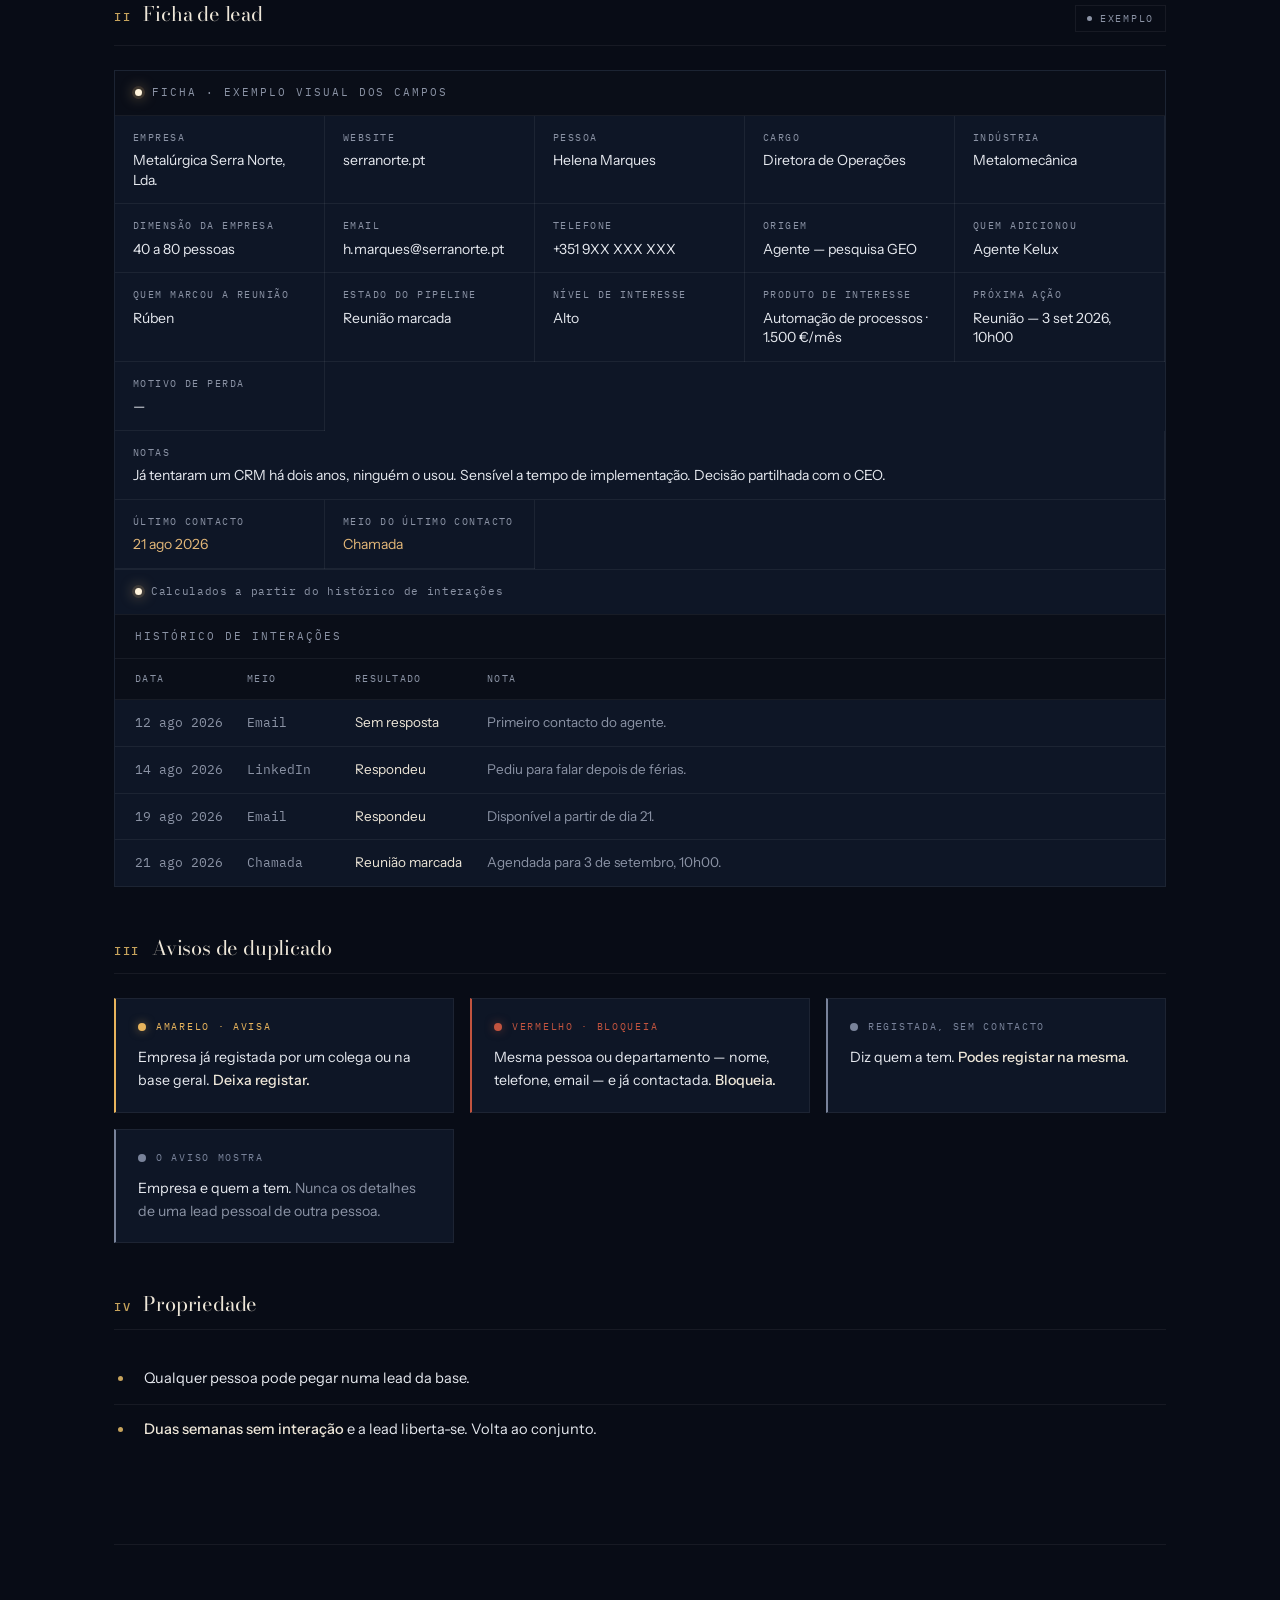
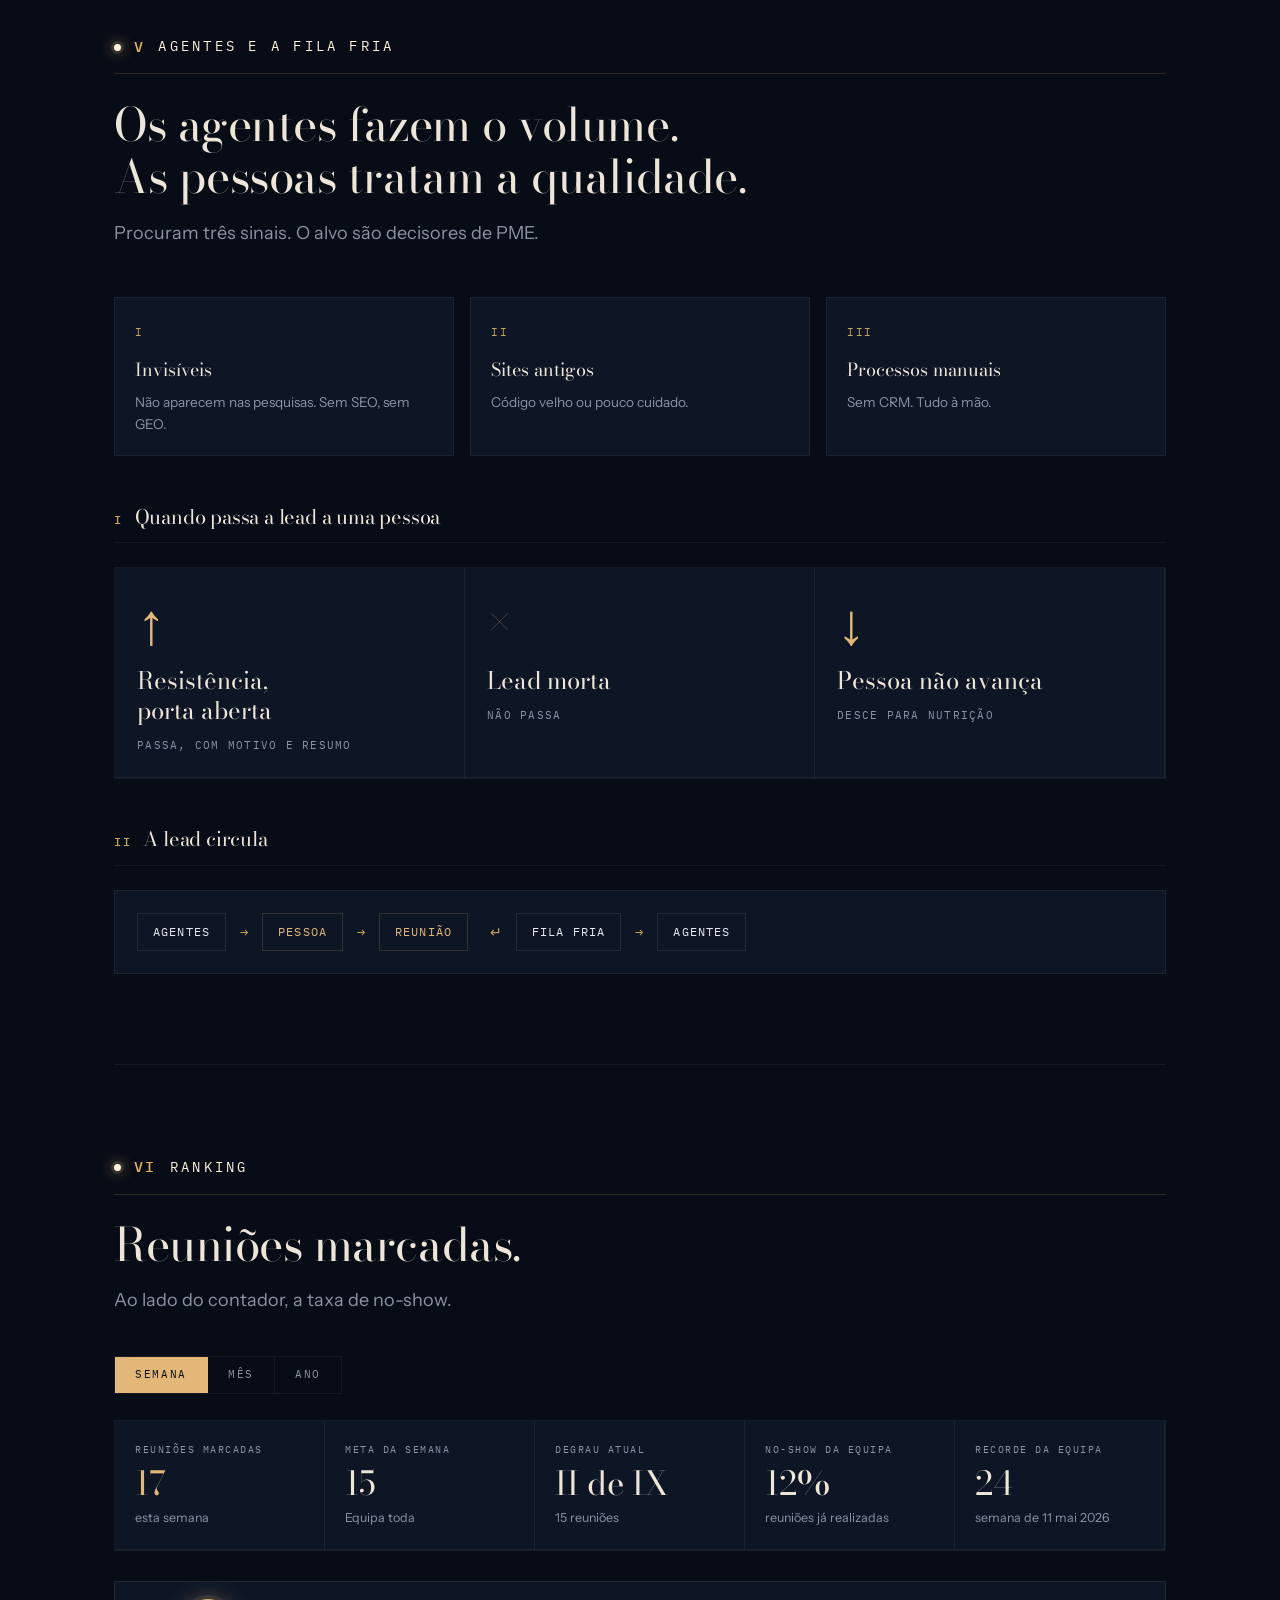
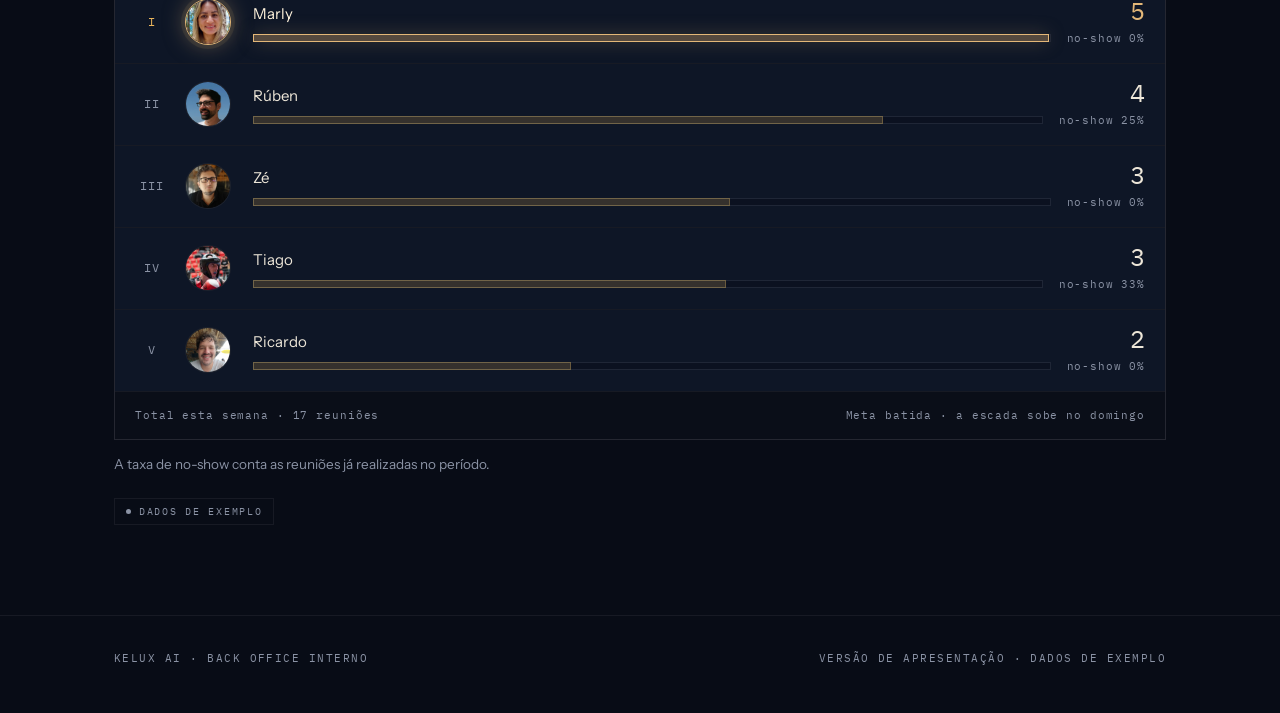
==== commit a4605c9d: "Destaque reservado aos números que decidem, títulos com mais presença O número grande estava em toda" ====
--- a/comercial.html
+++ b/comercial.html
@@ -41,14 +41,8 @@
         <span class="rn">I</span>
         <span class="lbl">A equipa</span>
       </div>
-    </div>
-
-    <div class="mega">
-      <div class="mega__n">5</div>
-      <div class="mega__side">
-        <div class="mega__u">pessoas<br>a marcar reuniões</div>
-        <div class="mega__hint">Um objetivo comum &middot; agentes por baixo</div>
-      </div>
+      <h2>Cinco pessoas a marcar reuniões.</h2>
+      <p class="sec__lede">Um objetivo comum por semana, e agentes a trabalhar por baixo.</p>
     </div>
 
     <div class="team" id="team"></div>
@@ -198,23 +192,19 @@
 
       <div class="tiles">
         <div class="tile">
-          <div class="tile__big">12</div>
-          <div class="tile__t">meses</div>
-          <div class="tile__s">depois disso, termina</div>
-        </div>
-        <div class="tile">
-          <div class="tile__big">0%</div>
-          <div class="tile__t">sobre aumentos</div>
+          <div class="tile__t">12 meses<br>e termina</div>
+          <div class="tile__s">não renova</div>
+        </div>
+        <div class="tile">
+          <div class="tile__t">Aumentos<br>não contam</div>
           <div class="tile__s">conta a avença inicial</div>
         </div>
         <div class="tile">
-          <div class="tile__big">&rarr;</div>
           <div class="tile__t">Cliente sai,<br>para</div>
           <div class="tile__s">ao ritmo do cliente</div>
         </div>
         <div class="tile">
-          <div class="tile__big">15%</div>
-          <div class="tile__t">One-shot</div>
+          <div class="tile__t">One-shot,<br>também 15%</div>
           <div class="tile__s">conforme for pagando</div>
         </div>
       </div>
@@ -253,17 +243,9 @@
         <span class="rn">IV</span>
         <span class="lbl">Organização</span>
       </div>
-    </div>
-
-    <div class="mega">
-      <div class="mega__n">5</div>
-      <div class="mega__side">
-        <div class="mega__u">estados<br>da lead</div>
-        <div class="mega__hint">O pipeline acaba na reunião agendada</div>
-      </div>
-    </div>
-
-    <p class="mega__claim">Uma proposta, não uma regra fechada.</p>
+      <h2>Uma proposta, não uma regra fechada.</h2>
+      <p class="sec__lede">O pipeline acaba na reunião agendada. Vai mudar com o vosso feedback.</p>
+    </div>
 
     <div class="block">
       <div class="pipe">
@@ -378,13 +360,10 @@
         <h3>Propriedade</h3>
       </div>
 
-      <div class="mega mega--sm">
-        <div class="mega__n">2</div>
-        <div class="mega__side">
-          <div class="mega__u">semanas sem interação<br>e a lead liberta-se</div>
-          <div class="mega__hint">Volta ao conjunto &middot; qualquer pessoa pode pegar</div>
-        </div>
-      </div>
+      <ul class="rules">
+        <li>Qualquer pessoa pode pegar numa lead da base.</li>
+        <li><strong>Duas semanas sem interação</strong> e a lead liberta-se. Volta ao conjunto.</li>
+      </ul>
     </div>
   </section>
 
@@ -398,17 +377,9 @@
         <span class="rn">V</span>
         <span class="lbl">Agentes e a fila fria</span>
       </div>
-    </div>
-
-    <div class="mega">
-      <div class="mega__n">3</div>
-      <div class="mega__side">
-        <div class="mega__u">sinais que<br>os agentes procuram</div>
-        <div class="mega__hint">Alvo &middot; decisores de PME</div>
-      </div>
-    </div>
-
-    <p class="mega__claim">Os agentes fazem o volume.<br>As pessoas tratam a qualidade.</p>
+      <h2>Os agentes fazem o volume.<br>As pessoas tratam a qualidade.</h2>
+      <p class="sec__lede">Procuram três sinais. O alvo são decisores de PME.</p>
+    </div>
 
     <div class="block">
       <div class="grid-3">
@@ -485,14 +456,8 @@
         <span class="rn">VI</span>
         <span class="lbl">Ranking</span>
       </div>
-    </div>
-
-    <div class="mega">
-      <div class="mega__n" id="mega-total">17</div>
-      <div class="mega__side">
-        <div class="mega__u">reuniões<br>marcadas</div>
-        <div class="mega__hint" id="mega-etiqueta">Esta semana</div>
-      </div>
+      <h2>Reuniões marcadas.</h2>
+      <p class="sec__lede">Ao lado do contador, a taxa de no-show.</p>
     </div>
 
     <div class="views" role="group" aria-label="Período">
--- a/assets/css/kelux.css
+++ b/assets/css/kelux.css
@@ -316,7 +316,25 @@
 .sec + .sec{ border-top:1px solid var(--line-soft); }
 
 .sec__head{ margin-bottom:clamp(28px,4.5vh,46px); }
-.sec__eyebrow{ display:flex; align-items:center; gap:10px; margin-bottom:16px; }
+
+/* Abertura de capítulo — o nome da secção é o marcador */
+.sec__eyebrow{
+  display:flex; align-items:center; gap:13px;
+  margin-bottom:clamp(18px,2.6vh,28px);
+  padding-bottom:14px;
+  border-bottom:1px solid var(--line);
+}
+.sec__eyebrow .rn{
+  font-size:15px;
+  letter-spacing:.16em;
+  color:var(--gold);
+}
+.sec__eyebrow .lbl{
+  font-size:13.5px;
+  letter-spacing:.24em;
+  color:var(--luz-core);
+}
+
 .sec__head h2{ margin-bottom:16px; }
 .sec__lede{ font-size:clamp(15.5px,1.7vw,18px); color:var(--mut); max-width:62ch; }
 
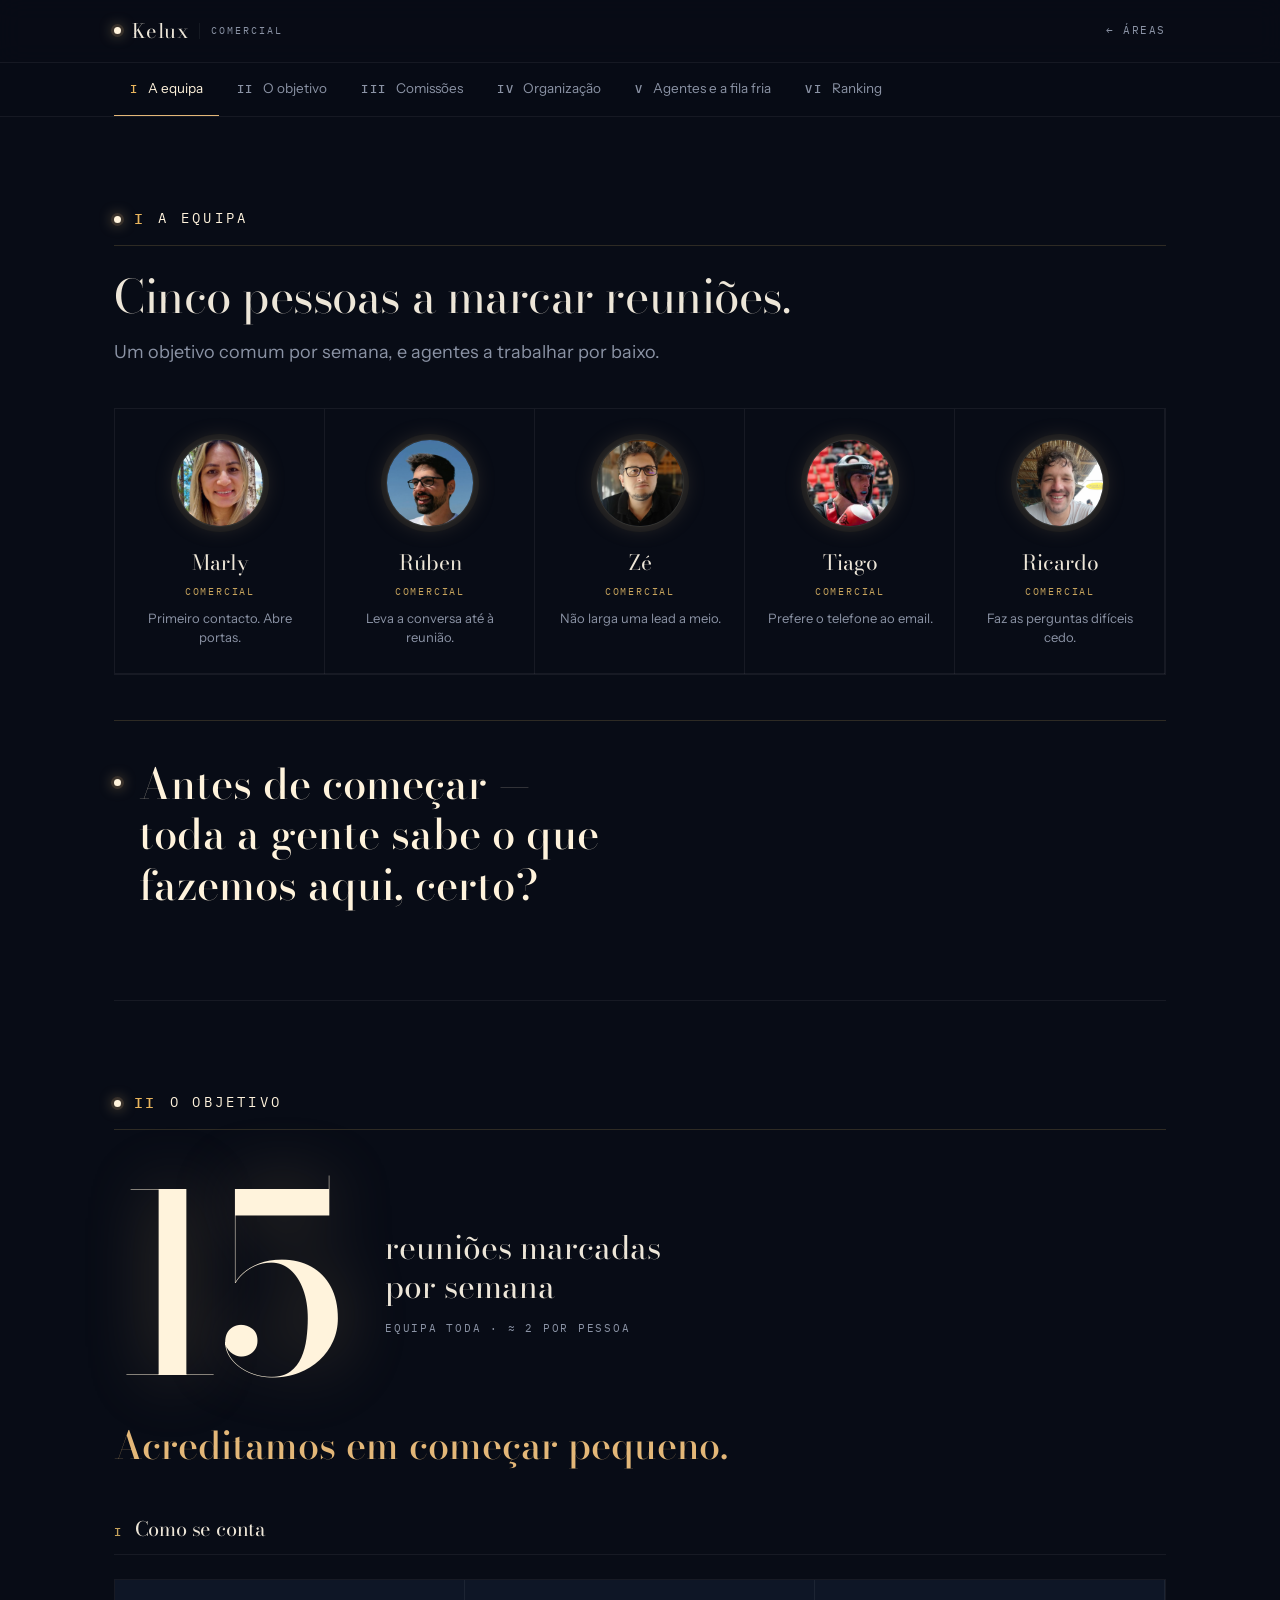
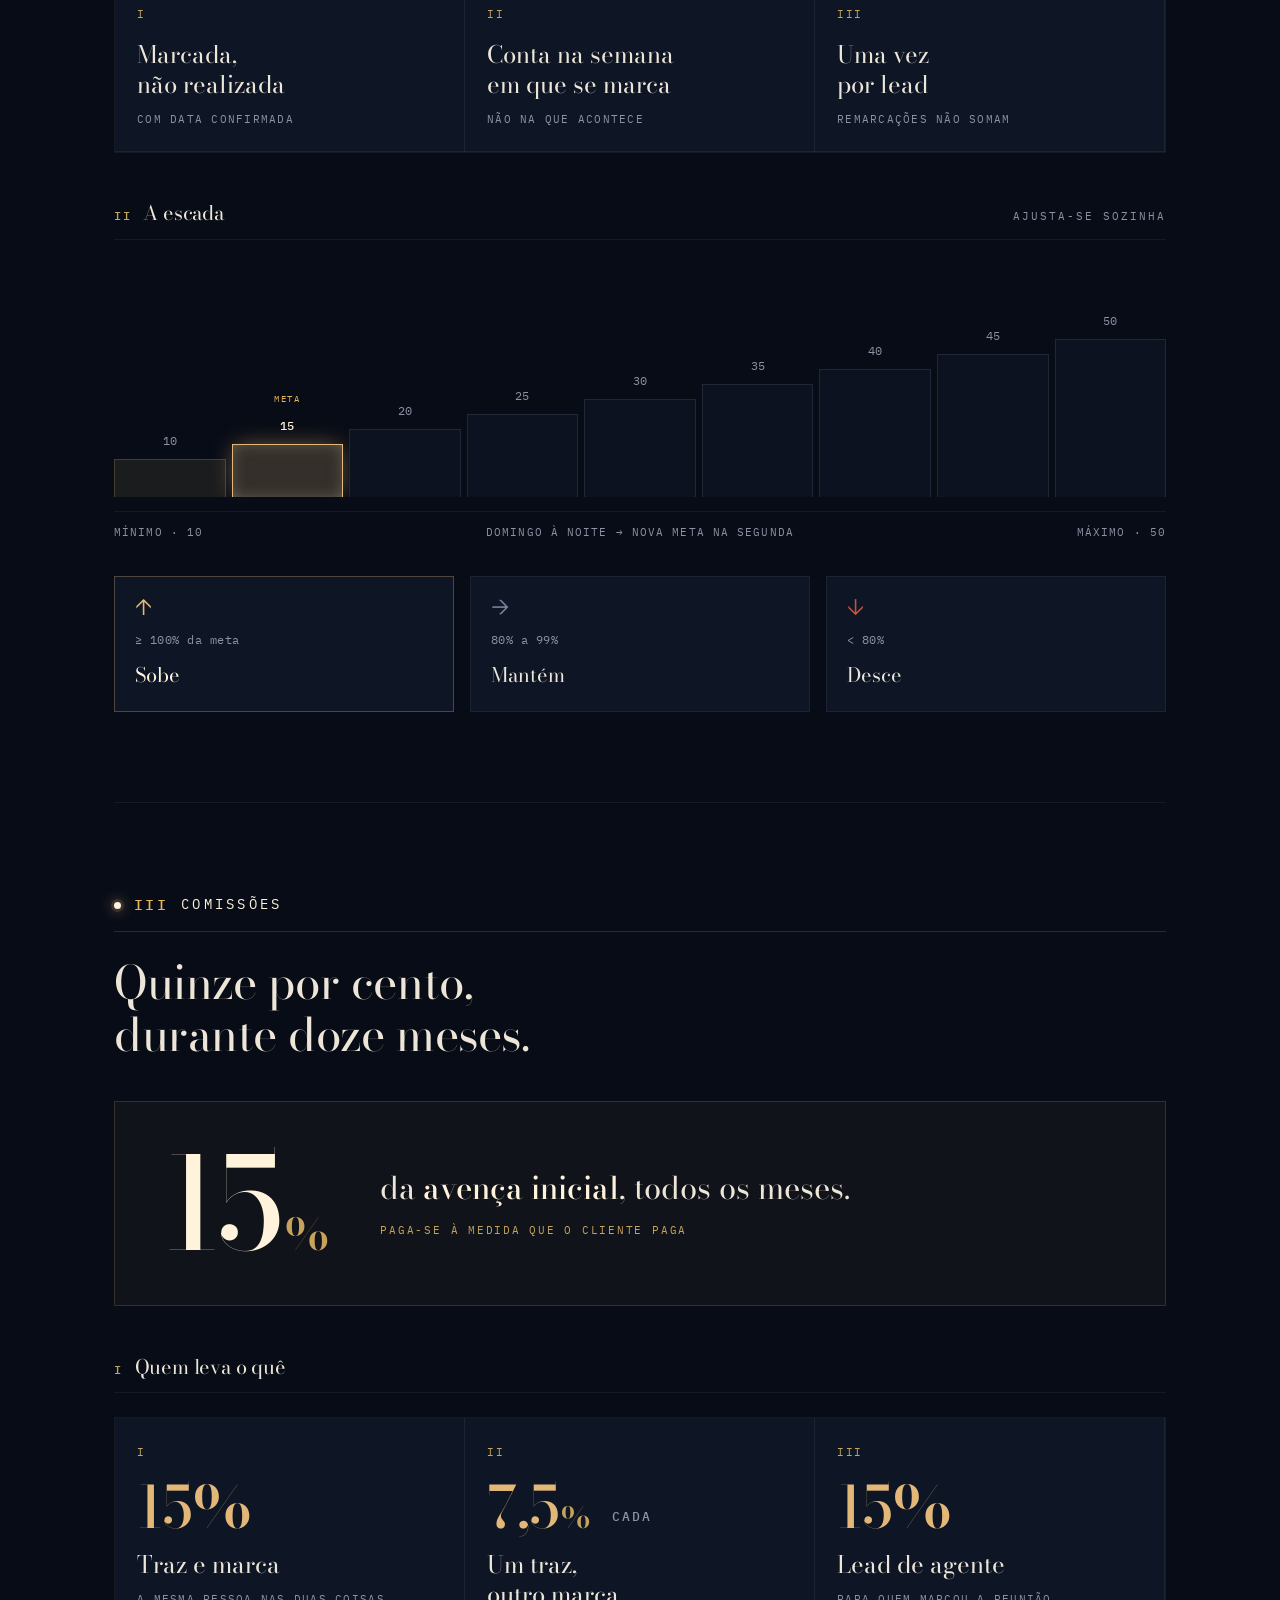
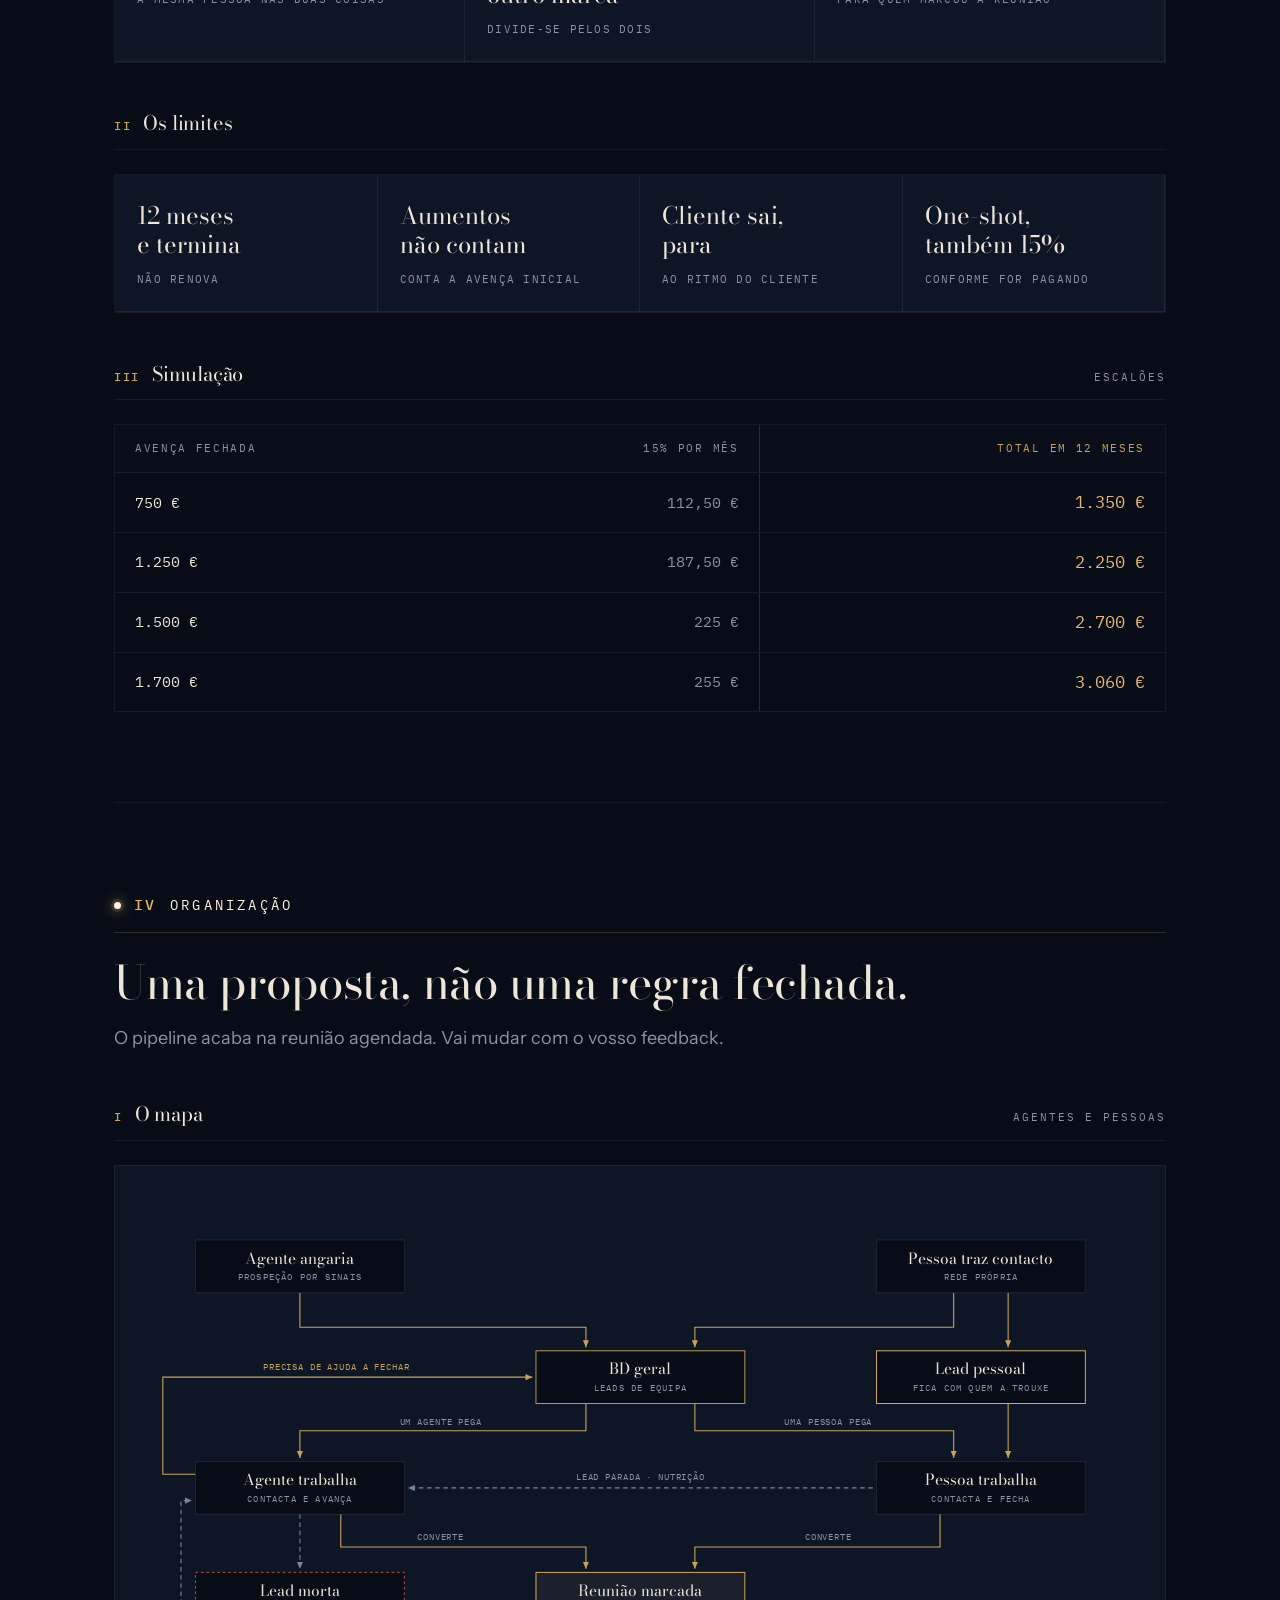
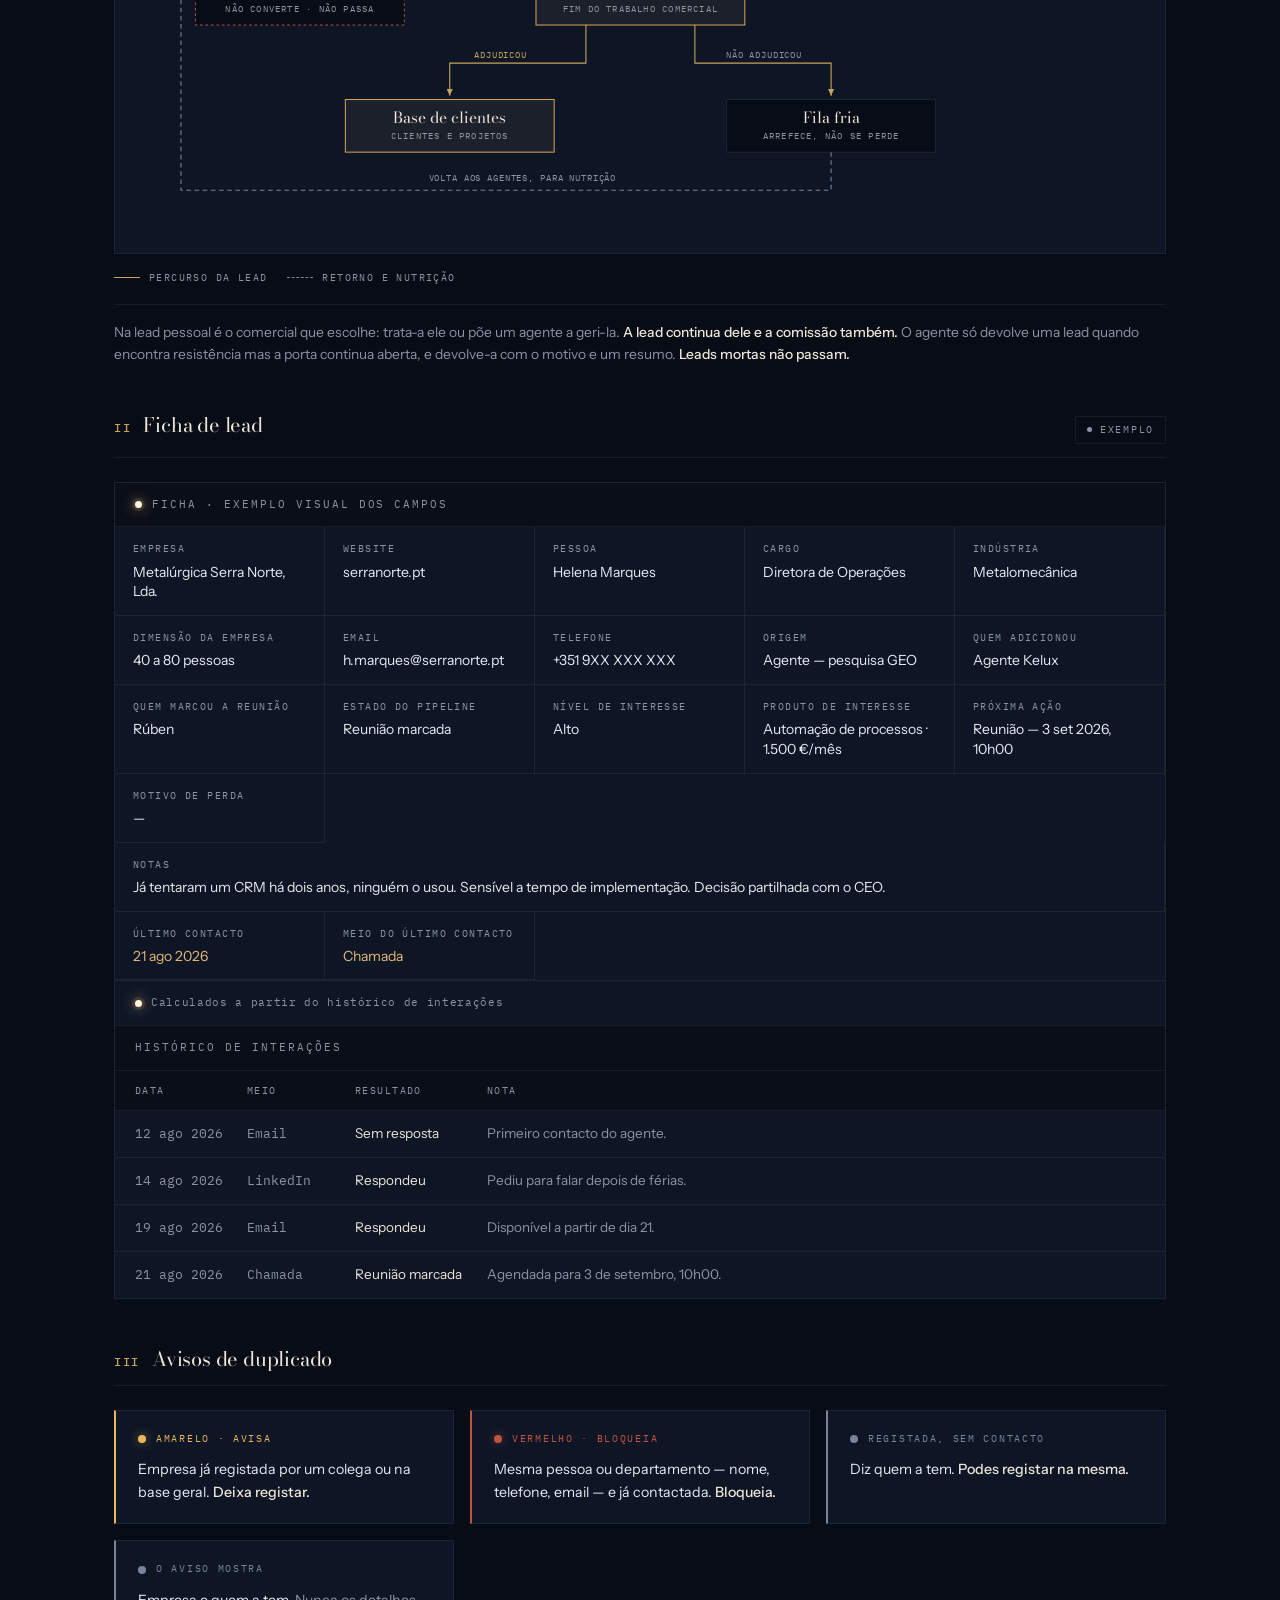
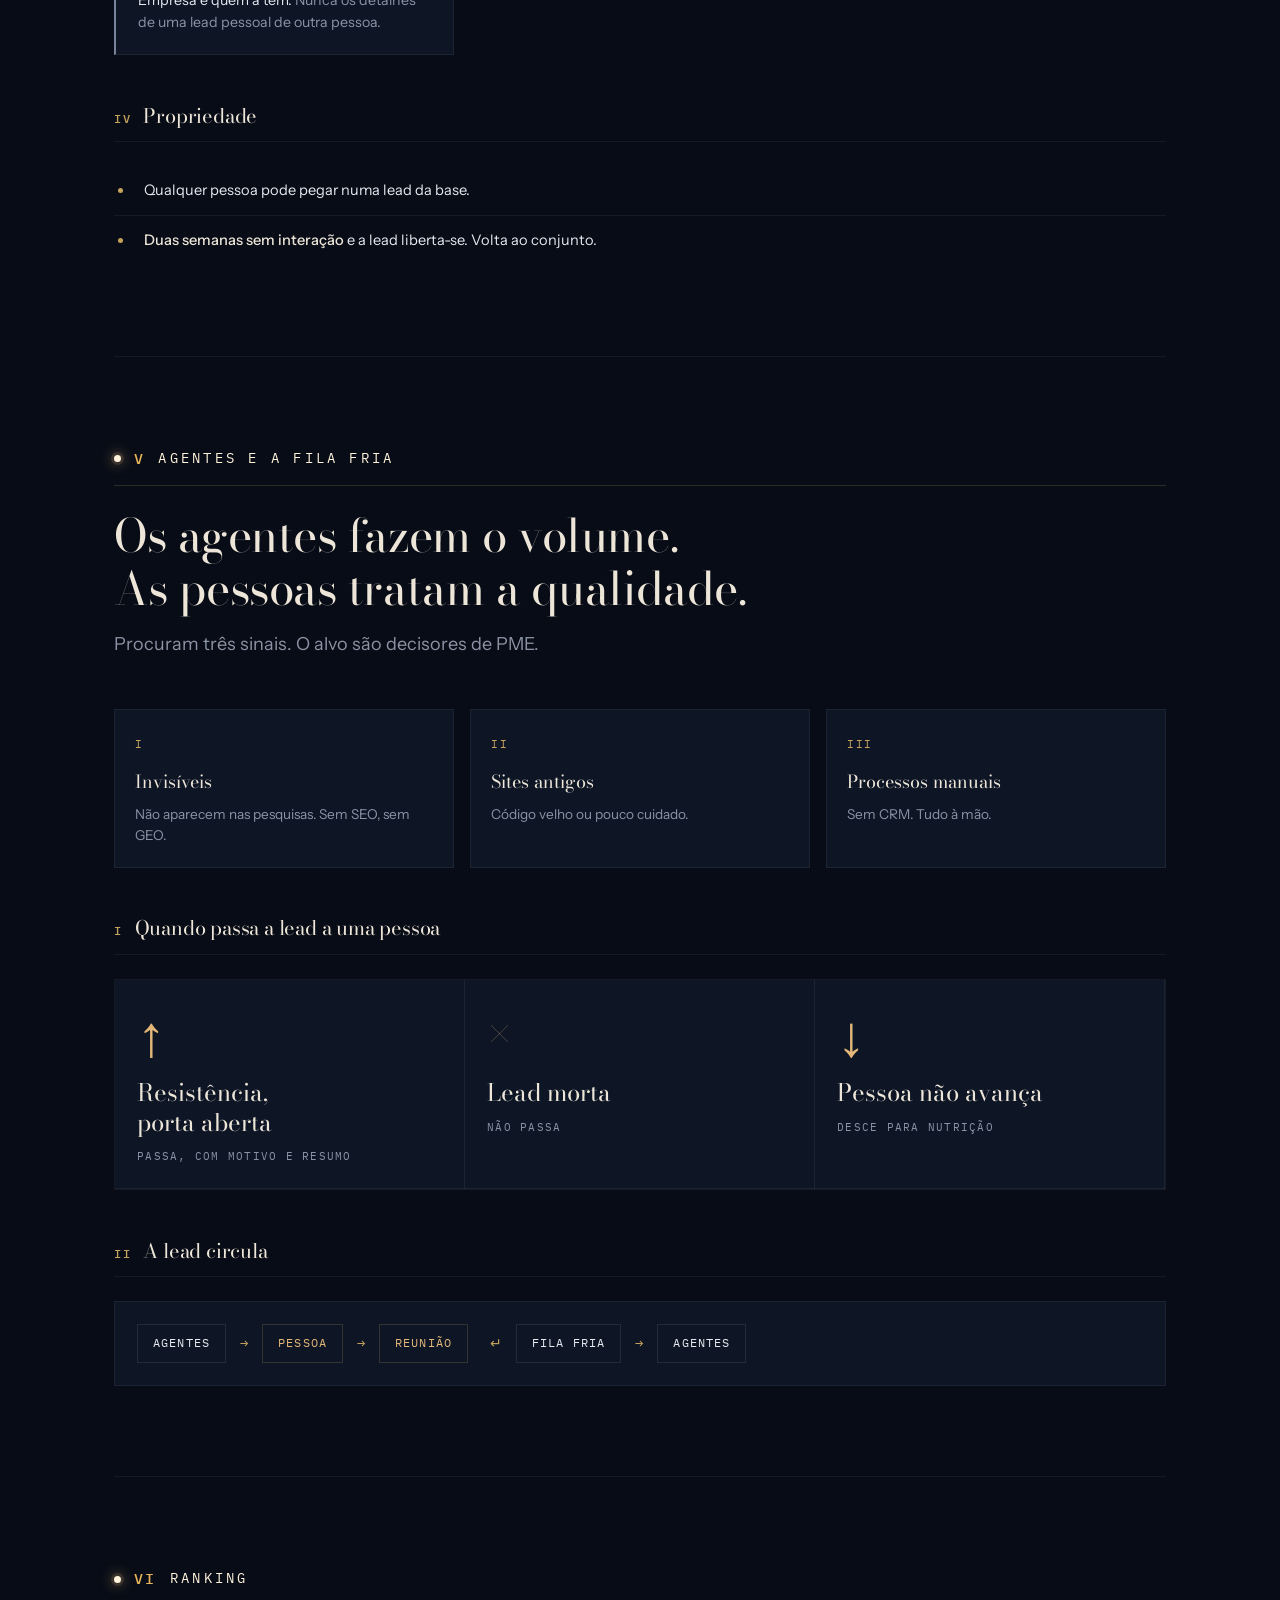
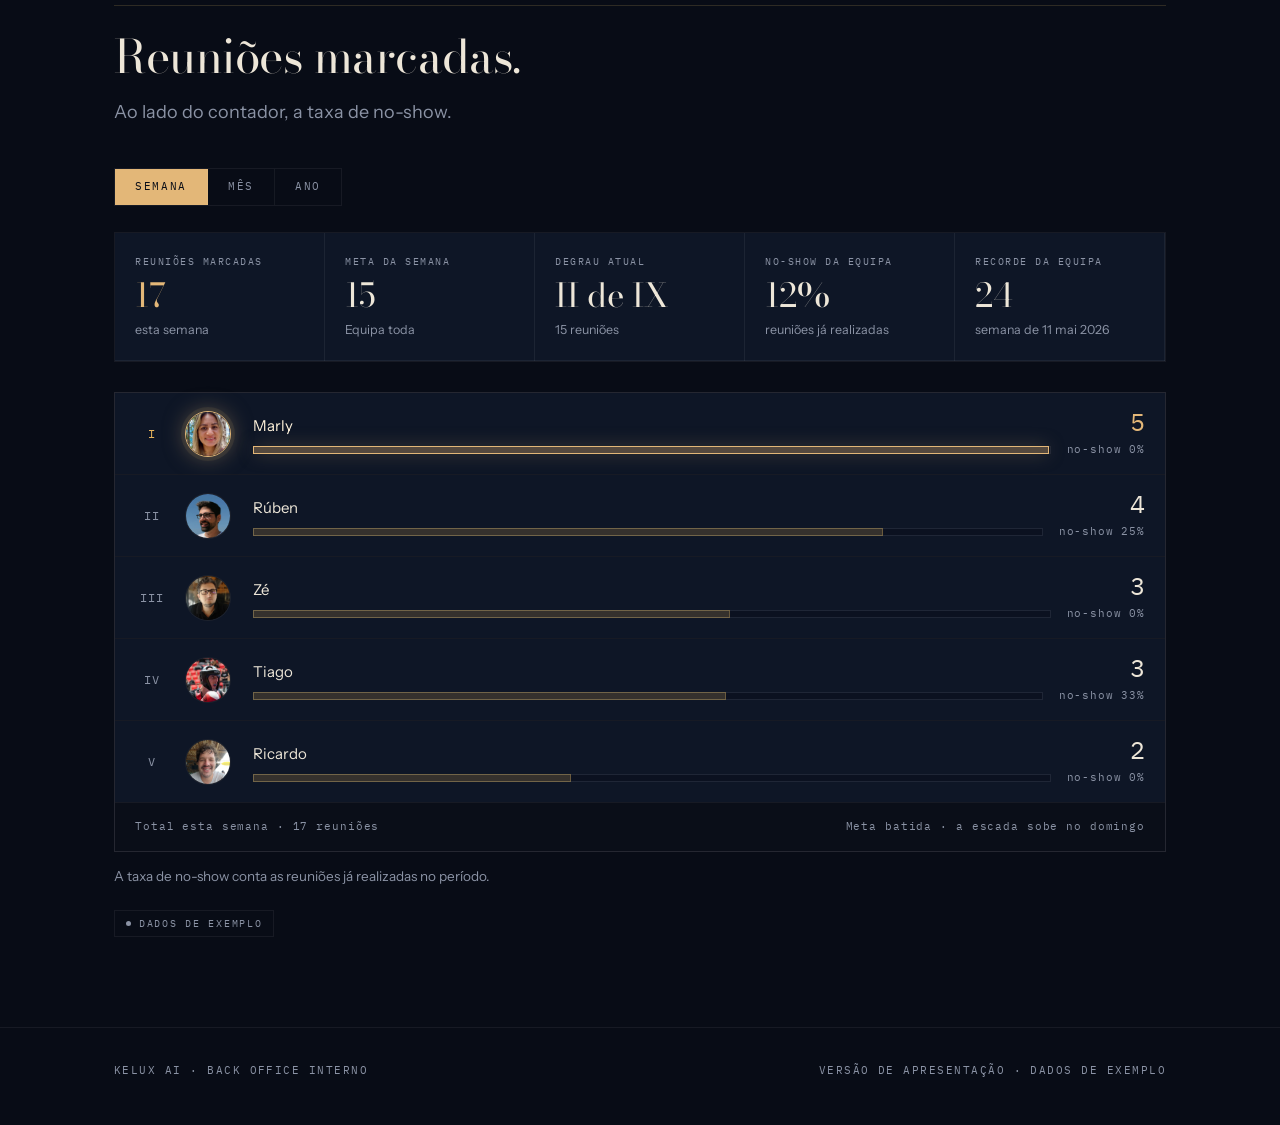
==== commit 7b08ed96: "Mapa de processo em SVG para a articulação entre agentes e pessoas Os estados da lead e as caixas de" ====
--- a/comercial.html
+++ b/comercial.html
@@ -144,17 +144,16 @@
         <span class="rn">III</span>
         <span class="lbl">Comissões</span>
       </div>
-    </div>
-
-    <div class="mega">
-      <div class="mega__n">15<span class="mega__pc">%</span></div>
-      <div class="mega__side">
-        <div class="mega__u">da avença inicial,<br>todos os meses</div>
-        <div class="mega__hint">Durante 12 meses</div>
-      </div>
-    </div>
-
-    <p class="mega__claim">Paga-se à medida que o cliente paga.</p>
+      <h2>Quinze por cento,<br>durante doze meses.</h2>
+    </div>
+
+    <div class="regra">
+      <div class="regra__v">15<span class="regra__pc">%</span></div>
+      <div class="regra__txt">
+        <p class="regra__p">da <strong>avença inicial</strong>, todos os meses.</p>
+        <p class="regra__s">Paga-se à medida que o cliente paga</p>
+      </div>
+    </div>
 
     <div class="block">
       <div class="block__title">
@@ -171,7 +170,7 @@
         </div>
         <div class="tile">
           <span class="tile__n">II</span>
-          <div class="tile__big">7,5<span class="tile__big-s">%</span> <span class="tile__mais">+</span> 7,5<span class="tile__big-s">%</span></div>
+          <div class="tile__big">7,5<span class="tile__big-s">%</span> <span class="tile__cada">cada</span></div>
           <div class="tile__t">Um traz,<br>outro marca</div>
           <div class="tile__s">divide-se pelos dois</div>
         </div>
@@ -222,7 +221,7 @@
           <thead>
             <tr>
               <th>Avença fechada</th>
-              <th>Por mês</th>
+              <th>15% por mês</th>
               <th>Total em 12 meses</th>
             </tr>
           </thead>
@@ -248,44 +247,144 @@
     </div>
 
     <div class="block">
-      <div class="pipe">
-        <div class="pipe__stage"><span class="pipe__n">I</span><span class="pipe__name">Nova</span></div>
-        <div class="pipe__stage"><span class="pipe__n">II</span><span class="pipe__name">Contactada</span></div>
-        <div class="pipe__stage pipe__stage--end"><span class="pipe__n">III</span><span class="pipe__name">Reunião marcada</span></div>
-        <div class="pipe__stage"><span class="pipe__n">IV</span><span class="pipe__name">Proposta enviada</span></div>
-        <div class="pipe__stage"><span class="pipe__n">V</span><span class="pipe__name">Ganha / Perdida</span></div>
-      </div>
-
-      <div class="fork">
-        <div class="fork__item fork__item--won">
-          <div class="fork__head">Adjudicou</div>
-          <p class="fork__body">Sai das leads. Passa para <strong>Clientes e Projetos</strong>.</p>
-        </div>
-        <div class="fork__item fork__item--cold">
-          <div class="fork__head">Houve reunião, não adjudicou</div>
-          <p class="fork__body">Vai para a <strong>fila fria</strong>. Não se perde, arrefece.</p>
-        </div>
-      </div>
-    </div>
-
-    <div class="block">
       <div class="block__title">
         <span class="rn">I</span>
-        <h3>Dois tipos de lead</h3>
-      </div>
-
-      <div class="tiles">
-        <div class="tile">
-          <span class="tile__n">I</span>
-          <div class="tile__t">Leads<br>de equipa</div>
-          <div class="tile__s">base geral &middot; pessoas e agentes</div>
-        </div>
-        <div class="tile">
-          <span class="tile__n">II</span>
-          <div class="tile__t">Leads<br>pessoais</div>
-          <div class="tile__s">não vão para a base &middot; a comissão é de quem a tem</div>
-        </div>
-      </div>
+        <h3>O mapa</h3>
+        <span class="lbl" style="margin-left:auto">Agentes e pessoas</span>
+      </div>
+
+      <div class="mapa-wrap">
+        <svg class="mapa" viewBox="0 0 1100 700" role="img"
+             aria-label="Mapa do percurso da lead: o agente angaria e a pessoa traz contactos; as leads de equipa entram na base geral e as pessoais ficam com quem as trouxe; agente e pessoa trabalham a lead e trocam-na entre si; quem converte chega à reunião marcada e daí à base de clientes se adjudicar, ou à fila fria se não adjudicar, voltando aos agentes; o que o agente não converte morre.">
+
+          <defs>
+            <marker id="pta-gold" viewBox="0 0 10 10" refX="9" refY="5"
+                    markerWidth="7" markerHeight="7" orient="auto-start-reverse">
+              <path d="M0,1 L9,5 L0,9 z"/>
+            </marker>
+            <marker id="pta-cinza" viewBox="0 0 10 10" refX="9" refY="5"
+                    markerWidth="7" markerHeight="7" orient="auto-start-reverse">
+              <path d="M0,1 L9,5 L0,9 z"/>
+            </marker>
+          </defs>
+
+          <!-- ===== Ligações ===== -->
+
+          <!-- origem para a base -->
+          <path class="mapa__e" d="M175,112 V150 H490 V172" marker-end="url(#pta-gold)"/>
+          <path class="mapa__e" d="M955,112 V172" marker-end="url(#pta-gold)"/>
+          <path class="mapa__e" d="M895,112 V150 H610 V172" marker-end="url(#pta-gold)"/>
+
+          <!-- da base para quem a trabalha -->
+          <path class="mapa__e" d="M490,234 V264 H175 V294" marker-end="url(#pta-gold)"/>
+          <text class="mapa__lab" x="330" y="258">um agente pega</text>
+          <path class="mapa__e" d="M610,234 V264 H895 V294" marker-end="url(#pta-gold)"/>
+          <text class="mapa__lab" x="757" y="258">uma pessoa pega</text>
+
+          <!-- a lead pessoal desce para a pessoa -->
+          <path class="mapa__e" d="M955,234 V294" marker-end="url(#pta-gold)"/>
+
+          <!-- o agente devolve à base quando precisa de ajuda a fechar -->
+          <path class="mapa__e" d="M60,312 H24 V205 H431" marker-end="url(#pta-gold)"/>
+          <text class="mapa__lab mapa__lab--luz" x="215" y="197">precisa de ajuda a fechar</text>
+
+          <!-- a pessoa desce a lead parada para os agentes -->
+          <path class="mapa__e mapa__e--volta" d="M806,327 H294" marker-end="url(#pta-cinza)"/>
+          <text class="mapa__lab" x="550" y="318">lead parada &middot; nutrição</text>
+
+          <!-- desfechos do trabalho -->
+          <path class="mapa__e" d="M220,356 V392 H490 V416" marker-end="url(#pta-gold)"/>
+          <text class="mapa__lab" x="330" y="384">converte</text>
+          <path class="mapa__e" d="M880,356 V392 H610 V416" marker-end="url(#pta-gold)"/>
+          <text class="mapa__lab" x="757" y="384">converte</text>
+          <path class="mapa__e mapa__e--volta" d="M175,356 V416" marker-end="url(#pta-cinza)"/>
+
+          <!-- da reunião ao destino -->
+          <path class="mapa__e" d="M490,478 V520 H340 V556" marker-end="url(#pta-gold)"/>
+          <text class="mapa__lab mapa__lab--luz" x="396" y="514">adjudicou</text>
+          <path class="mapa__e" d="M610,478 V520 H760 V556" marker-end="url(#pta-gold)"/>
+          <text class="mapa__lab" x="686" y="514">não adjudicou</text>
+
+          <!-- a fila fria volta aos agentes -->
+          <path class="mapa__e mapa__e--volta" d="M760,618 V660 H44 V341 H56" marker-end="url(#pta-cinza)"/>
+          <text class="mapa__lab" x="420" y="650">volta aos agentes, para nutrição</text>
+
+          <!-- ===== Nós ===== -->
+
+          <g class="mapa__no">
+            <rect x="60" y="54" width="230" height="58"/>
+            <text class="mapa__t" x="175" y="80">Agente angaria</text>
+            <text class="mapa__s" x="175" y="98">prospeção por sinais</text>
+          </g>
+
+          <g class="mapa__no">
+            <rect x="810" y="54" width="230" height="58"/>
+            <text class="mapa__t" x="925" y="80">Pessoa traz contacto</text>
+            <text class="mapa__s" x="925" y="98">rede própria</text>
+          </g>
+
+          <g class="mapa__no mapa__no--base">
+            <rect x="435" y="176" width="230" height="58"/>
+            <text class="mapa__t" x="550" y="202">BD geral</text>
+            <text class="mapa__s" x="550" y="220">leads de equipa</text>
+          </g>
+
+          <g class="mapa__no mapa__no--luz">
+            <rect x="810" y="176" width="230" height="58"/>
+            <text class="mapa__t" x="925" y="202">Lead pessoal</text>
+            <text class="mapa__s" x="925" y="220">fica com quem a trouxe</text>
+          </g>
+
+          <g class="mapa__no">
+            <rect x="60" y="298" width="230" height="58"/>
+            <text class="mapa__t" x="175" y="324">Agente trabalha</text>
+            <text class="mapa__s" x="175" y="342">contacta e avança</text>
+          </g>
+
+          <g class="mapa__no">
+            <rect x="810" y="298" width="230" height="58"/>
+            <text class="mapa__t" x="925" y="324">Pessoa trabalha</text>
+            <text class="mapa__s" x="925" y="342">contacta e fecha</text>
+          </g>
+
+          <g class="mapa__no mapa__no--fim">
+            <rect x="435" y="420" width="230" height="58"/>
+            <text class="mapa__t" x="550" y="446">Reunião marcada</text>
+            <text class="mapa__s" x="550" y="464">fim do trabalho comercial</text>
+          </g>
+
+          <g class="mapa__no mapa__no--morta">
+            <rect x="60" y="420" width="230" height="58"/>
+            <text class="mapa__t" x="175" y="446">Lead morta</text>
+            <text class="mapa__s" x="175" y="464">não converte &middot; não passa</text>
+          </g>
+
+          <g class="mapa__no mapa__no--fim">
+            <rect x="225" y="560" width="230" height="58"/>
+            <text class="mapa__t" x="340" y="586">Base de clientes</text>
+            <text class="mapa__s" x="340" y="604">Clientes e Projetos</text>
+          </g>
+
+          <g class="mapa__no">
+            <rect x="645" y="560" width="230" height="58"/>
+            <text class="mapa__t" x="760" y="586">Fila fria</text>
+            <text class="mapa__s" x="760" y="604">arrefece, não se perde</text>
+          </g>
+
+        </svg>
+      </div>
+
+      <div class="mapa__leg">
+        <span class="mapa__legItem mapa__legItem--cheia">percurso da lead</span>
+        <span class="mapa__legItem mapa__legItem--volta">retorno e nutrição</span>
+      </div>
+
+      <p class="ff__nota">
+        Na lead pessoal é o comercial que escolhe: trata-a ele ou põe um agente a geri-la.
+        <strong>A lead continua dele e a comissão também.</strong>
+        O agente só devolve uma lead quando encontra resistência mas a porta continua aberta,
+        e devolve-a com o motivo e um resumo. <strong>Leads mortas não passam.</strong>
+      </p>
     </div>
 
     <div class="block">
--- a/assets/css/kelux.css
+++ b/assets/css/kelux.css
@@ -457,11 +457,55 @@
   text-shadow:0 0 70px rgba(227,183,120,.28);
 }
 
-.mega__pc{ font-size:.52em; margin-left:.02em; }
-
-.mega--sm .mega__n{ font-size:clamp(78px,12vw,150px); }
-
 .mega__side{ padding-bottom:6px; }
+
+/* --------------------------------------------------------------------------
+   A regra — um valor com unidade, composto em painel.
+   O % em Bodoni é largo de mais para o tamanho do mega, por isso este
+   tratamento é mais contido e deixa o algarismo respirar.
+   -------------------------------------------------------------------------- */
+
+.regra{
+  display:flex; align-items:center; gap:clamp(24px,4vw,52px);
+  flex-wrap:wrap;
+  padding:clamp(28px,4vw,44px) clamp(26px,4vw,48px);
+  border:1px solid var(--line);
+  background:rgba(227,183,120,.035);
+}
+
+.regra__v{
+  font-family:var(--display);
+  font-weight:500;
+  font-size:clamp(72px,10vw,138px);
+  line-height:.9;
+  letter-spacing:-.02em;
+  color:var(--luz-core);
+  flex:none;
+}
+
+.regra__pc{
+  font-size:.34em;
+  color:var(--gold-deep);
+  margin-left:.1em;
+  letter-spacing:0;
+}
+
+.regra__txt{ min-width:0; }
+
+.regra__p{
+  margin:0;
+  font-family:var(--display);
+  font-size:clamp(21px,2.6vw,31px);
+  line-height:1.28;
+  color:var(--txt-warm);
+}
+.regra__p strong{ color:var(--luz-core); font-weight:500; }
+
+.regra__s{
+  margin:14px 0 0;
+  font-family:var(--mono); font-size:11px; letter-spacing:.16em;
+  text-transform:uppercase; color:var(--gold-deep);
+}
 
 .mega__u{
   font-family:var(--display);
@@ -510,8 +554,12 @@
   margin-bottom:14px;
   white-space:nowrap;
 }
-.tile__big-s{ font-size:.58em; }
-.tile__mais{ color:var(--gold-deep); font-size:.55em; margin:0 .06em; }
+.tile__big-s{ font-size:.5em; color:var(--gold-deep); margin-left:.04em; }
+.tile__cada{
+  font-family:var(--mono); font-size:.22em; letter-spacing:.18em;
+  text-transform:uppercase; color:var(--mut);
+  margin-left:.5em; vertical-align:.6em;
+}
 .tile__t{
   font-family:var(--display); font-size:clamp(19px,2.2vw,24px);
   line-height:1.24; color:var(--txt-warm);
@@ -653,7 +701,17 @@
 }
 table.tbl tr:last-child td{ border-bottom:0; }
 table.tbl tbody tr:hover td{ background:rgba(227,183,120,.035); }
-table.tbl td:last-child{ color:var(--luz); }
+
+/* A primeira coluna é o que se fecha; a última é o que se leva */
+table.tbl td:first-child{ color:var(--txt-warm); }
+table.tbl td:nth-child(2){ color:var(--mut); }
+table.tbl td:last-child{
+  color:var(--luz);
+  font-size:16.5px;
+  box-shadow:inset 1px 0 0 var(--line);
+}
+table.tbl th:last-child{ color:var(--gold-deep); box-shadow:inset 1px 0 0 var(--line); }
+
 table.tbl th:not(:first-child), table.tbl td:not(:first-child){ text-align:right; }
 
 /* --------------------------------------------------------------------------
@@ -679,18 +737,82 @@
 
 .pipe__stage--end{ border-color:rgba(227,183,120,.32); background:rgba(227,183,120,.05); }
 
-.fork{ display:grid; grid-template-columns:repeat(auto-fit,minmax(268px,1fr)); gap:16px; margin-top:16px; }
-
-.fork__item{
+/* --------------------------------------------------------------------------
+   O mapa — percurso da lead e articulação entre agentes e pessoas
+   -------------------------------------------------------------------------- */
+
+.mapa-wrap{
+  overflow-x:auto;
   border:1px solid var(--line-soft);
-  border-top:2px solid var(--line-cold);
-  padding:20px;
   background:var(--ink-2);
-}
-.fork__item--won{ border-top-color:var(--verde); }
-.fork__item--cold{ border-top-color:var(--pedra); }
-.fork__head{ font-family:var(--display); font-size:18px; color:var(--txt-warm); margin-bottom:9px; }
-.fork__body{ font-size:14px; color:var(--mut); line-height:1.6; }
+  padding:clamp(14px,2vw,26px);
+  scrollbar-width:thin;
+}
+
+.mapa{ display:block; width:100%; min-width:860px; height:auto; }
+
+/* Nós */
+.mapa__no rect{
+  fill:var(--ink);
+  stroke:var(--line-cold);
+  stroke-width:1;
+}
+.mapa__no--base rect{ stroke:var(--gold-deep); }
+.mapa__no--luz  rect{ stroke:var(--luz); }
+.mapa__no--fim  rect{ stroke:var(--gold); fill:rgba(227,183,120,.06); }
+.mapa__no--morta rect{ stroke:var(--vermelho); stroke-dasharray:3 3; }
+
+.mapa__t{
+  font-family:var(--display); font-size:17px;
+  fill:var(--txt-warm); text-anchor:middle;
+}
+.mapa__s{
+  font-family:var(--mono); font-size:9.5px; letter-spacing:.14em;
+  text-transform:uppercase; fill:var(--mut); text-anchor:middle;
+}
+
+/* Ligações */
+.mapa__e{
+  fill:none;
+  stroke:var(--gold-deep);
+  stroke-width:1.2;
+}
+.mapa__e--volta{ stroke:var(--pedra); stroke-dasharray:5 4; }
+
+#pta-gold path{ fill:var(--gold-deep); }
+#pta-cinza path{ fill:var(--pedra); }
+
+/* Etiquetas das ligações */
+.mapa__lab{
+  font-family:var(--mono); font-size:9.5px; letter-spacing:.1em;
+  text-transform:uppercase; fill:var(--mut); text-anchor:middle;
+}
+.mapa__lab--luz{ fill:var(--gold-deep); }
+
+/* Legenda */
+.mapa__leg{
+  display:flex; flex-wrap:wrap; gap:20px;
+  margin-top:16px;
+}
+.mapa__legItem{
+  display:inline-flex; align-items:center; gap:9px;
+  font-family:var(--mono); font-size:10px; letter-spacing:.14em;
+  text-transform:uppercase; color:var(--mut);
+}
+.mapa__legItem::before{
+  content:""; width:26px; height:0; flex:none;
+  border-top:1.5px solid var(--pedra);
+}
+.mapa__legItem--cheia::before{ border-top-style:solid; border-top-color:var(--gold-deep); }
+.mapa__legItem--volta::before{ border-top-style:dashed; }
+
+.ff__nota{
+  margin:18px 0 0; padding-top:16px;
+  border-top:1px solid var(--line-soft);
+  font-size:13.8px; line-height:1.6; color:var(--mut);
+  max-width:none;
+}
+.ff__nota strong{ color:var(--txt-warm); }
 
 /* Ficha de lead — exemplo visual */
 .ficha{
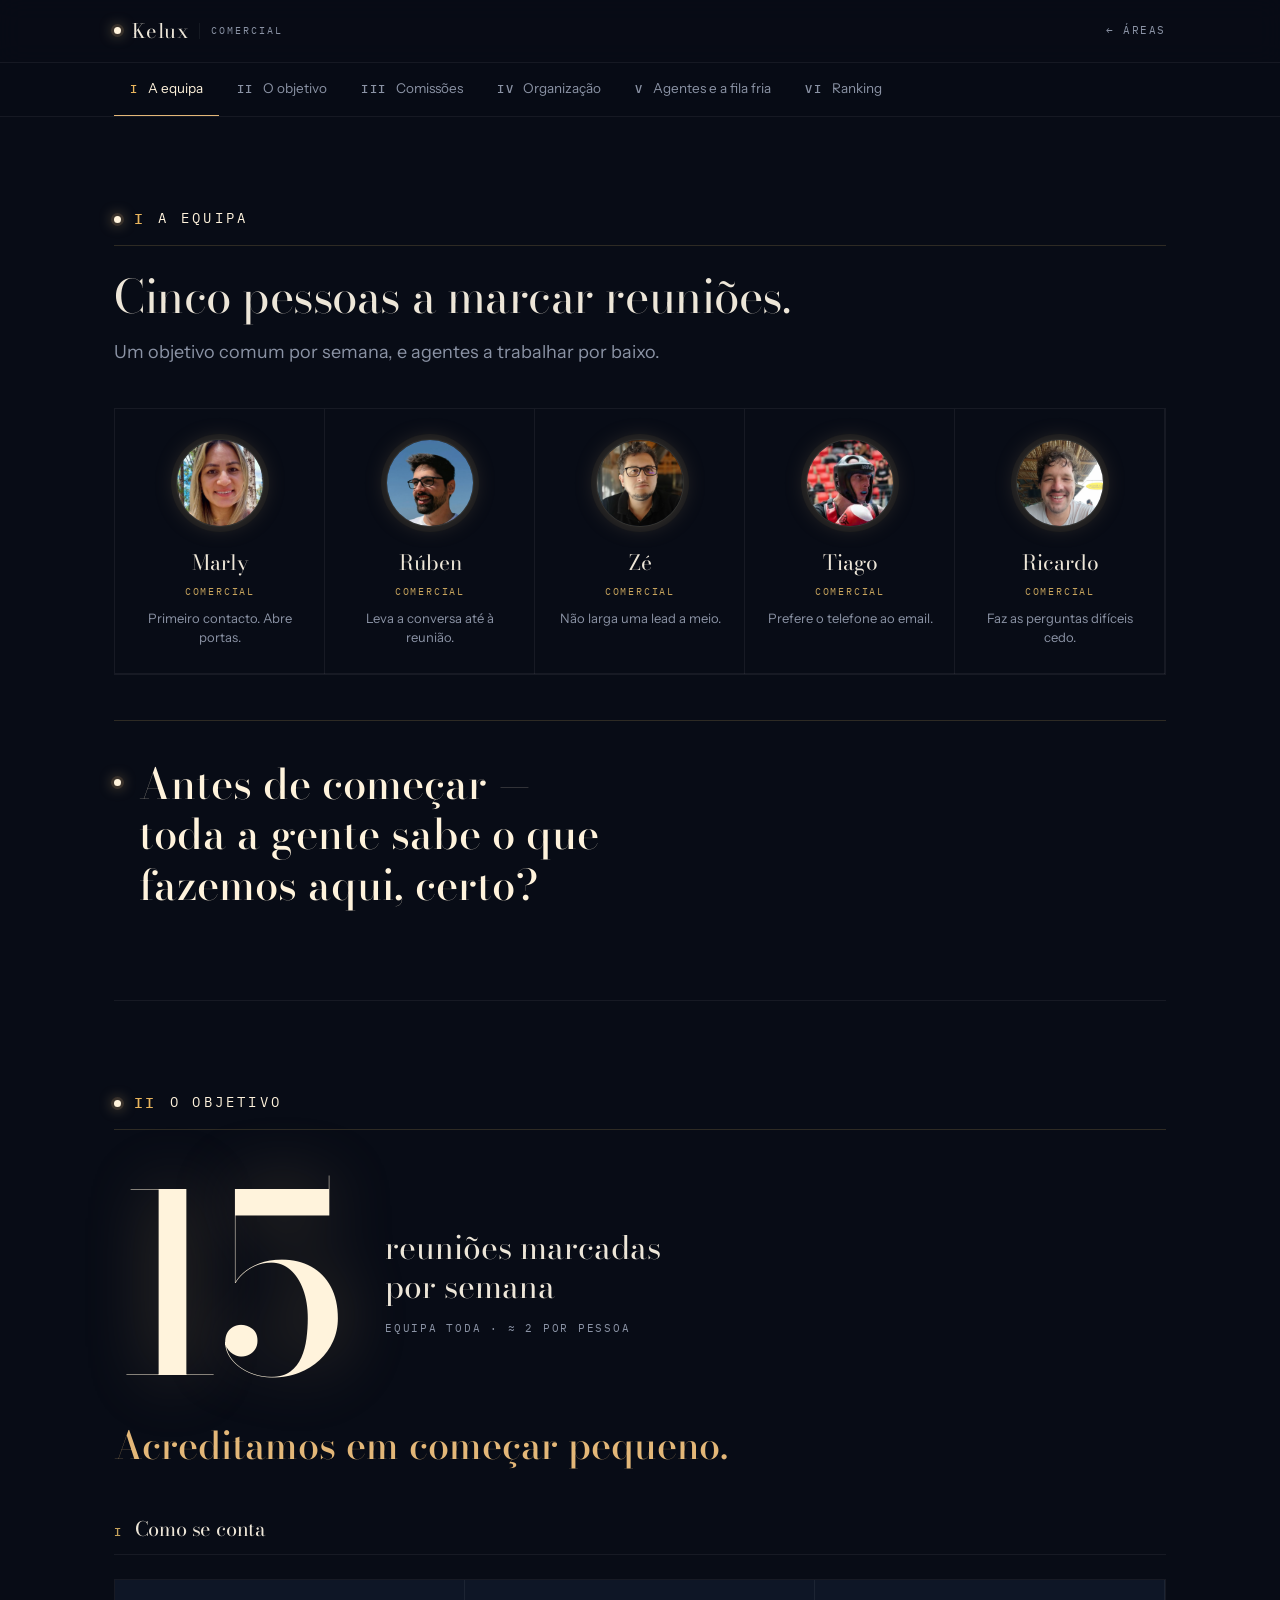
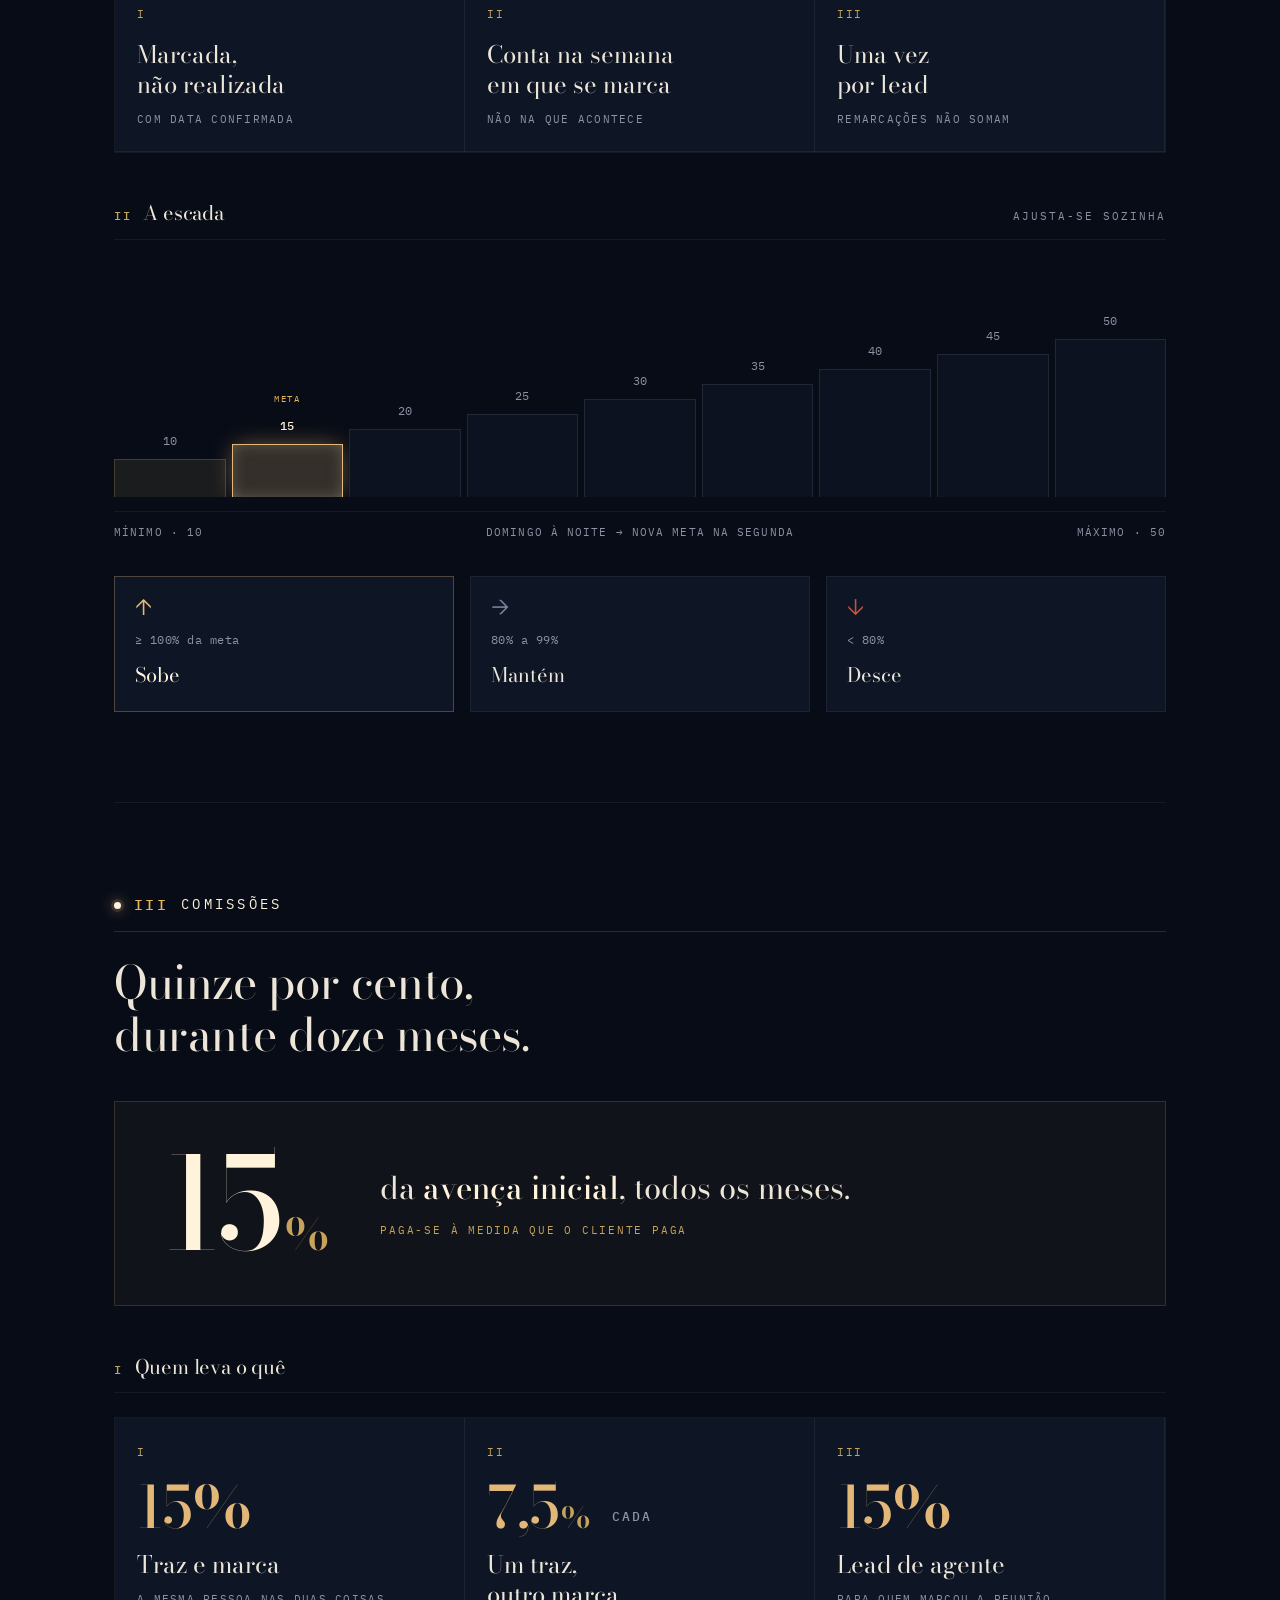
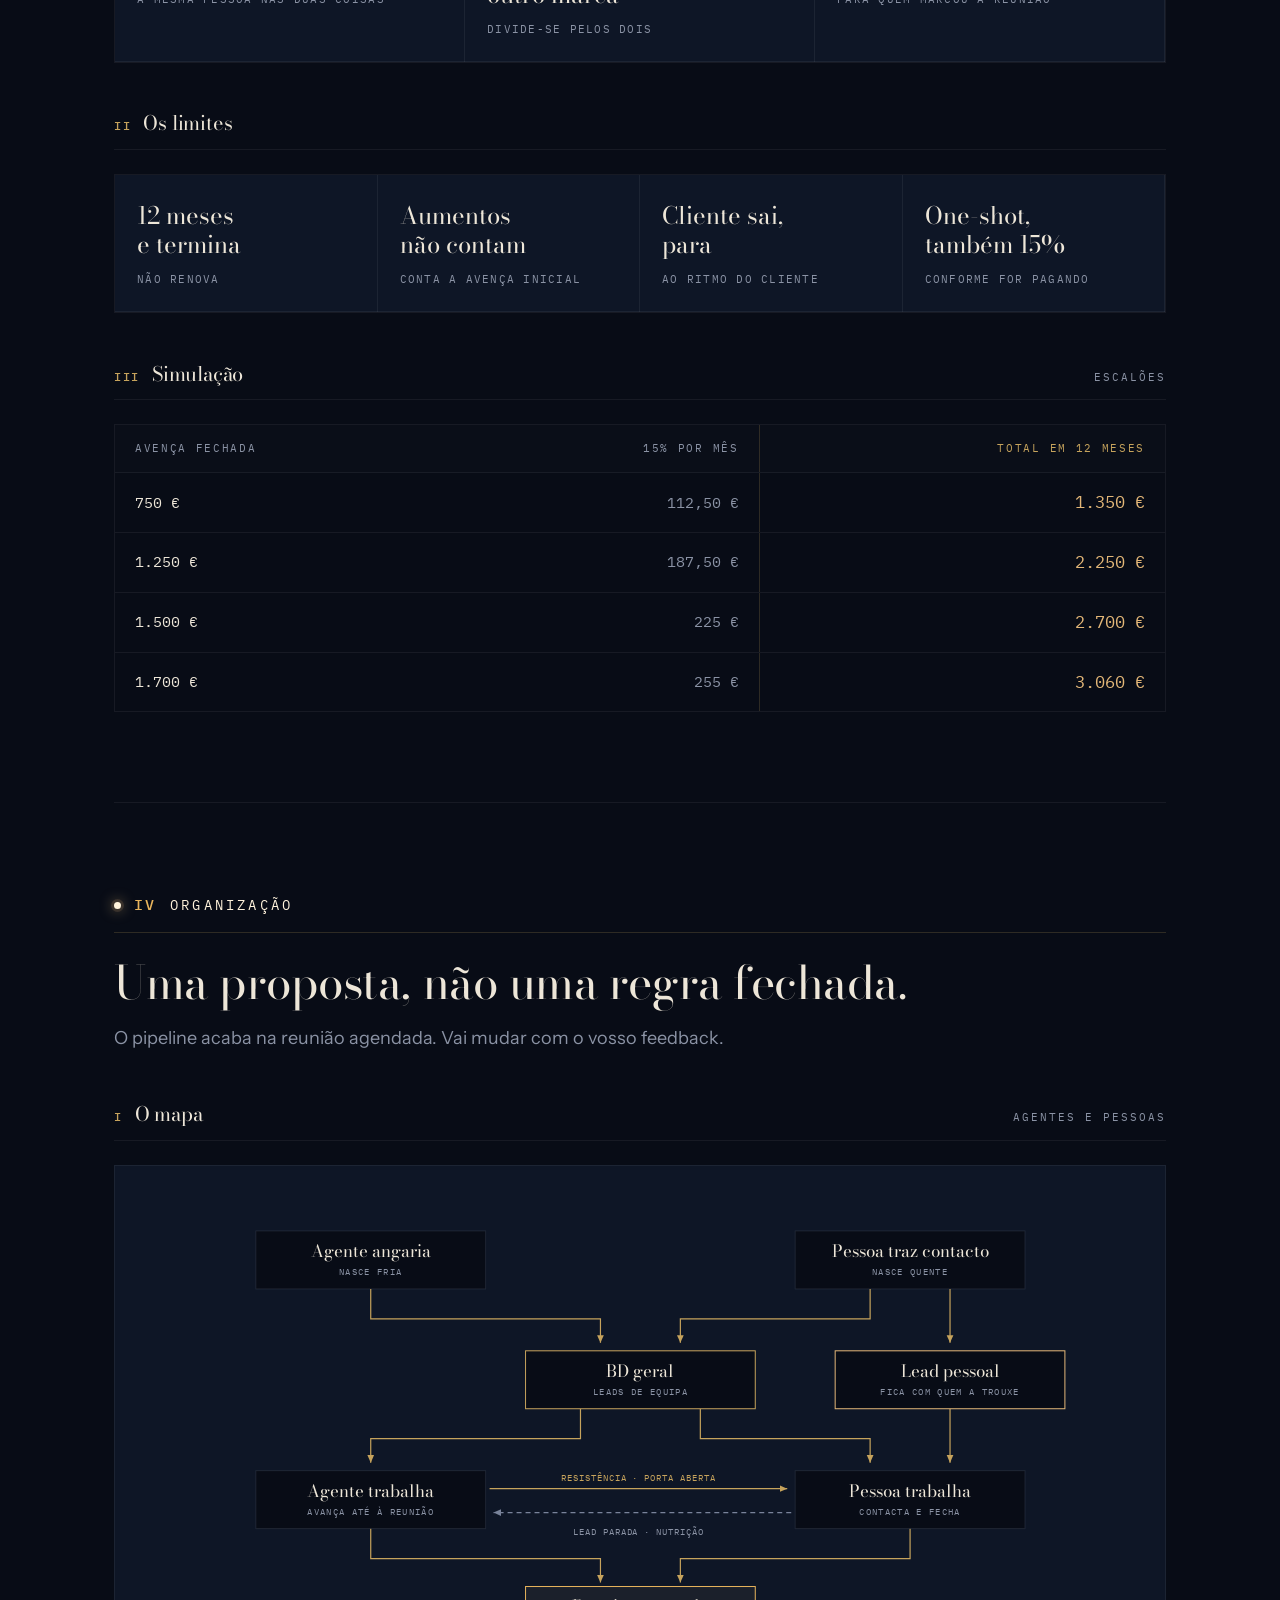
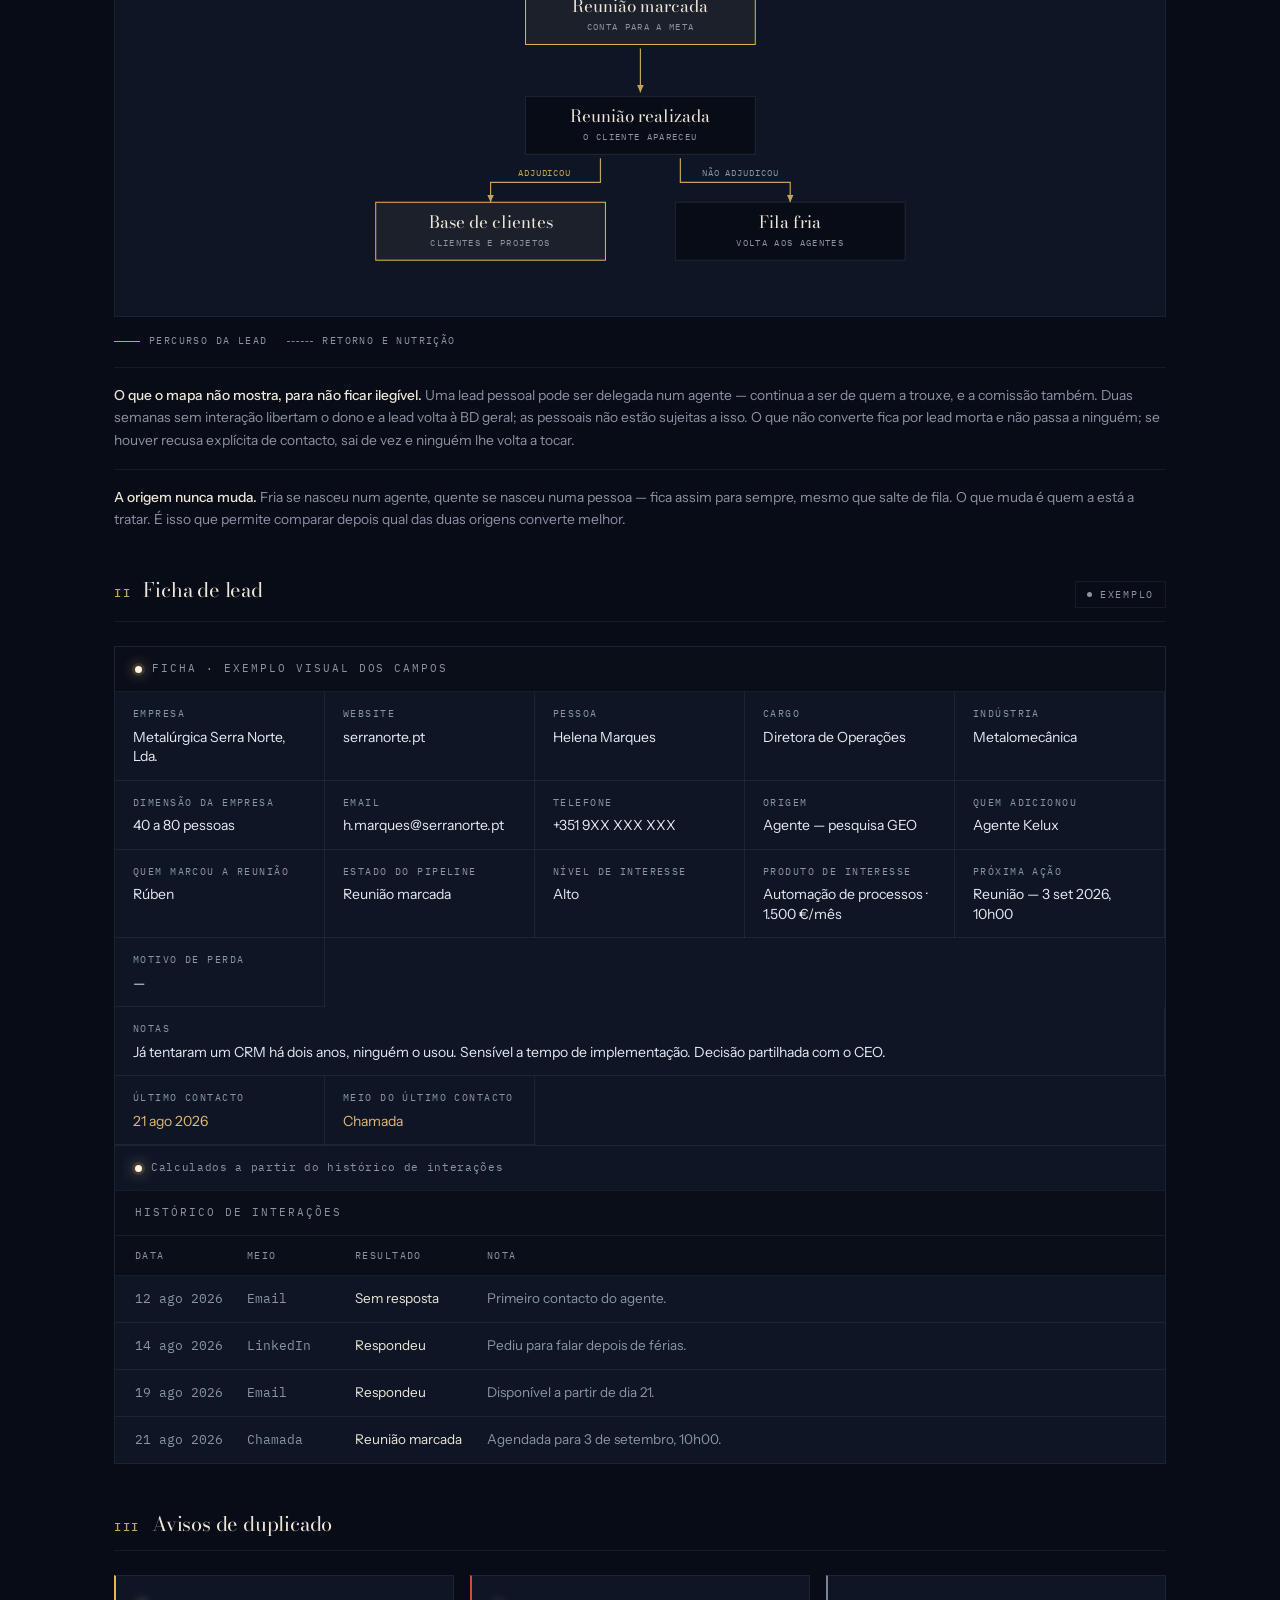
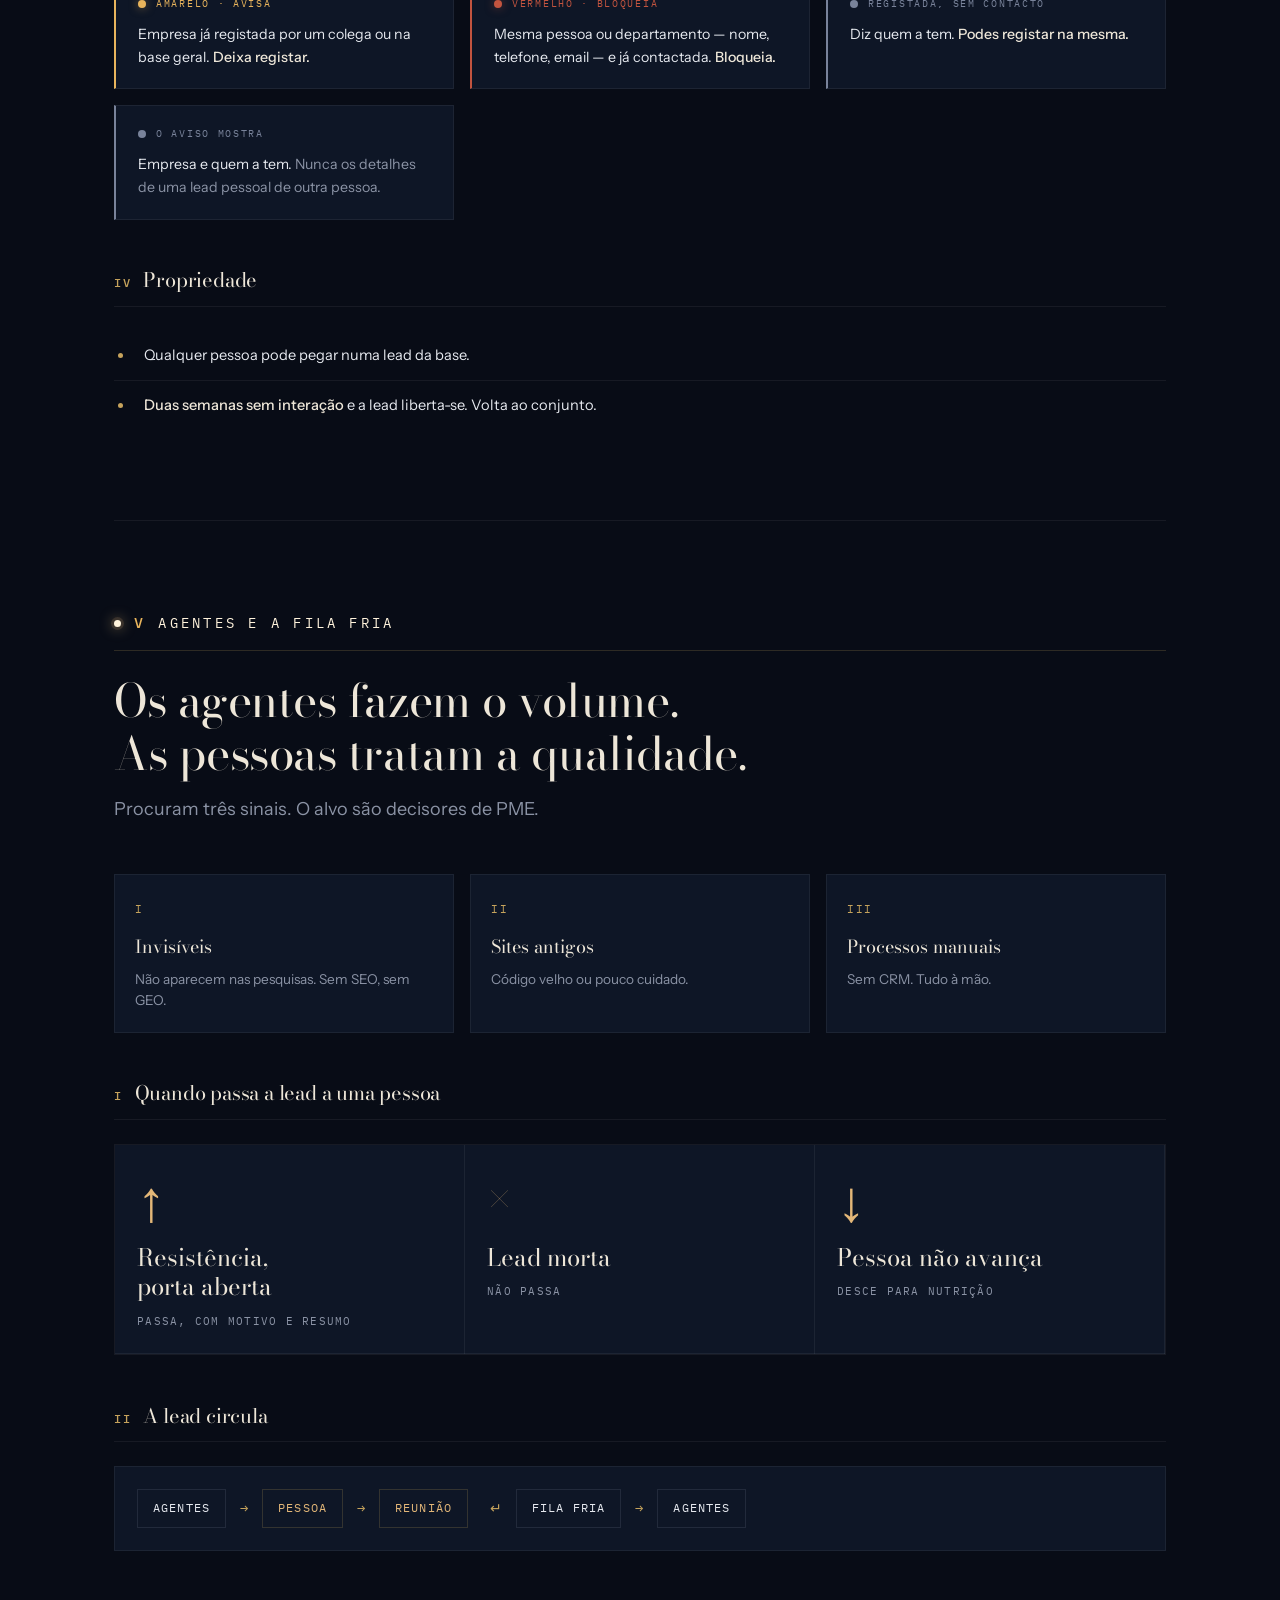
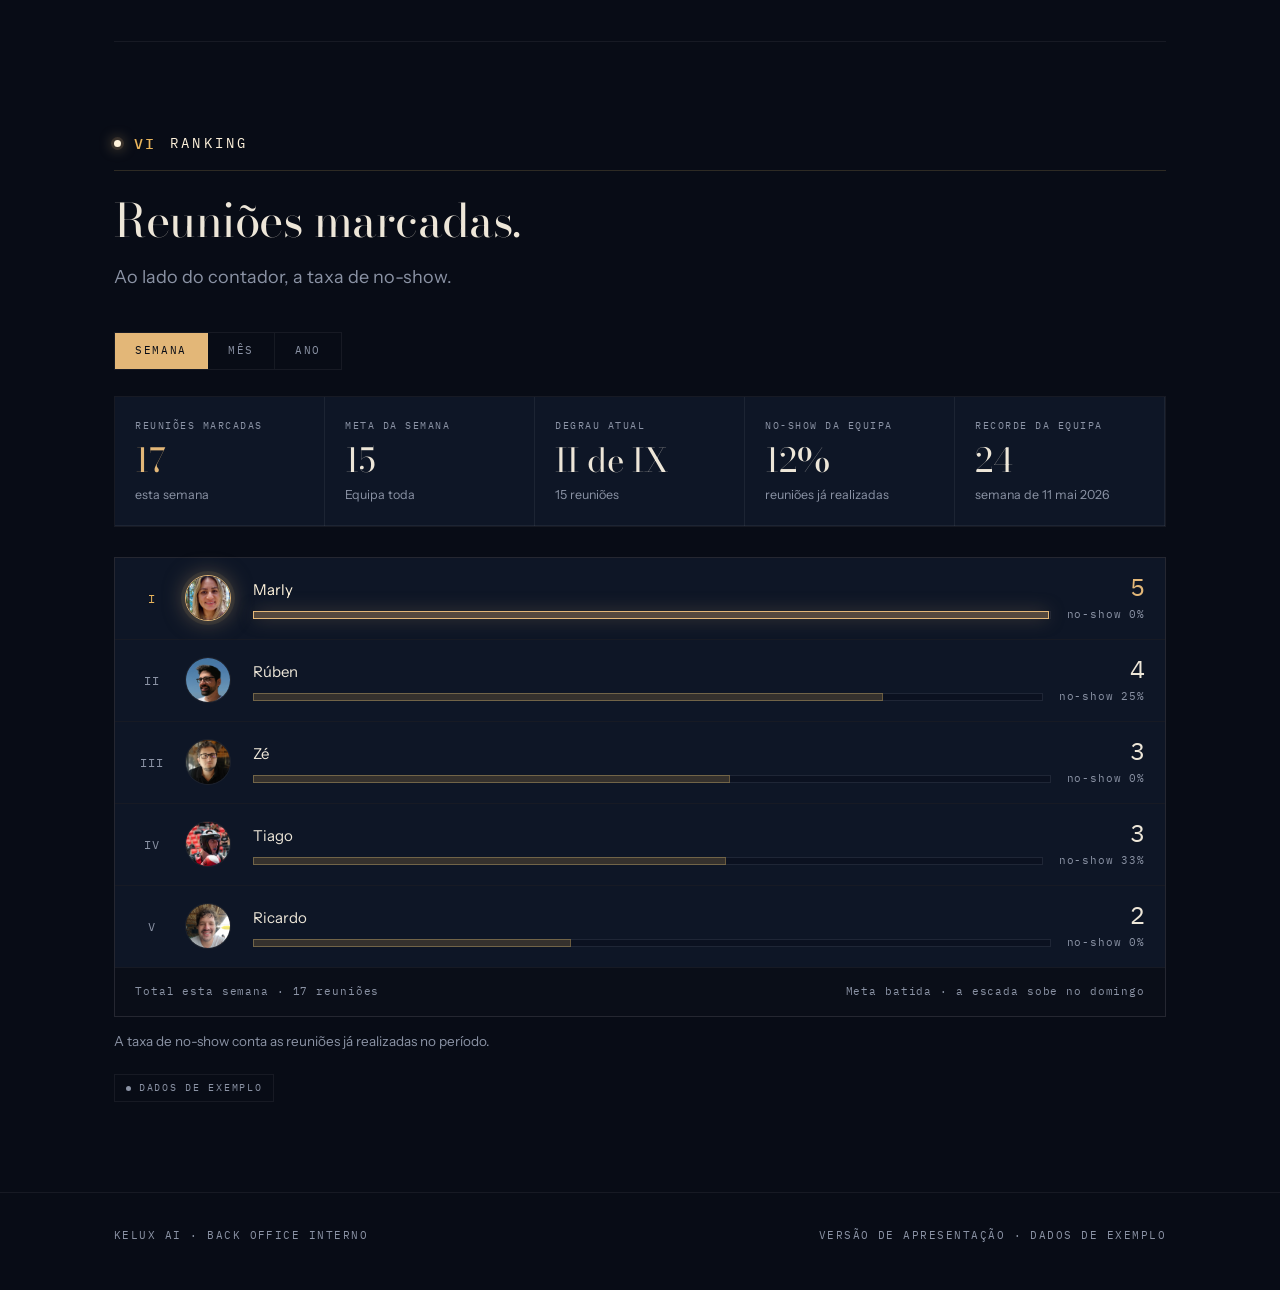
==== commit 393f811f: "Mapa da lead simplificado: só o percurso, os desvios em texto O mapa tinha crescido para 11 caixas e" ====
--- a/comercial.html
+++ b/comercial.html
@@ -25,7 +25,7 @@
   </div>
 </header>
 
-<nav class="secnav" aria-label="Secções da área comercial">
+<nav class="secnav" aria-label="Mapa do percurso da lead: o agente angaria e as pessoas trazem contactos, que entram na BD geral ou ficam como lead pessoal; agente e pessoa trabalham a lead e passam-na entre si, o agente entrega diretamente à pessoa quando encontra resistência mas a porta continua aberta, e a pessoa devolve ao agente a lead parada; a lead pessoal pode ser delegada num agente sem deixar de ser de quem a trouxe; quem converte chega à reunião marcada, depois à reunião realizada, e daí à base de clientes se adjudicar ou à fila fria se não adjudicar, voltando aos agentes; o que não converte fica como lead morta.">
   <div class="wrap secnav__in" id="secnav"></div>
 </nav>
 
@@ -254,8 +254,8 @@
       </div>
 
       <div class="mapa-wrap">
-        <svg class="mapa" viewBox="0 0 1100 700" role="img"
-             aria-label="Mapa do percurso da lead: o agente angaria e a pessoa traz contactos; as leads de equipa entram na base geral e as pessoais ficam com quem as trouxe; agente e pessoa trabalham a lead e trocam-na entre si; quem converte chega à reunião marcada e daí à base de clientes se adjudicar, ou à fila fria se não adjudicar, voltando aos agentes; o que o agente não converte morre.">
+        <svg class="mapa" viewBox="0 0 1000 700" role="img"
+             aria-label="Percurso da lead: o agente angaria e as pessoas trazem contactos; as leads de equipa entram na BD geral e as pessoais ficam de parte; agente e pessoa trabalham a lead e passam-na entre si; daí sai a reunião marcada, depois a reunião realizada, e por fim a base de clientes se o cliente adjudicar ou a fila fria se não adjudicar.">
 
           <defs>
             <marker id="pta-gold" viewBox="0 0 10 10" refX="9" refY="5"
@@ -270,105 +270,95 @@
 
           <!-- ===== Ligações ===== -->
 
-          <!-- origem para a base -->
-          <path class="mapa__e" d="M175,112 V150 H490 V172" marker-end="url(#pta-gold)"/>
-          <path class="mapa__e" d="M955,112 V172" marker-end="url(#pta-gold)"/>
-          <path class="mapa__e" d="M895,112 V150 H610 V172" marker-end="url(#pta-gold)"/>
-
-          <!-- da base para quem a trabalha -->
-          <path class="mapa__e" d="M490,234 V264 H175 V294" marker-end="url(#pta-gold)"/>
-          <text class="mapa__lab" x="330" y="258">um agente pega</text>
-          <path class="mapa__e" d="M610,234 V264 H895 V294" marker-end="url(#pta-gold)"/>
-          <text class="mapa__lab" x="757" y="258">uma pessoa pega</text>
-
-          <!-- a lead pessoal desce para a pessoa -->
-          <path class="mapa__e" d="M955,234 V294" marker-end="url(#pta-gold)"/>
-
-          <!-- o agente devolve à base quando precisa de ajuda a fechar -->
-          <path class="mapa__e" d="M60,312 H24 V205 H431" marker-end="url(#pta-gold)"/>
-          <text class="mapa__lab mapa__lab--luz" x="215" y="197">precisa de ajuda a fechar</text>
-
-          <!-- a pessoa desce a lead parada para os agentes -->
-          <path class="mapa__e mapa__e--volta" d="M806,327 H294" marker-end="url(#pta-cinza)"/>
-          <text class="mapa__lab" x="550" y="318">lead parada &middot; nutrição</text>
-
-          <!-- desfechos do trabalho -->
-          <path class="mapa__e" d="M220,356 V392 H490 V416" marker-end="url(#pta-gold)"/>
-          <text class="mapa__lab" x="330" y="384">converte</text>
-          <path class="mapa__e" d="M880,356 V392 H610 V416" marker-end="url(#pta-gold)"/>
-          <text class="mapa__lab" x="757" y="384">converte</text>
-          <path class="mapa__e mapa__e--volta" d="M175,356 V416" marker-end="url(#pta-cinza)"/>
-
-          <!-- da reunião ao destino -->
-          <path class="mapa__e" d="M490,478 V520 H340 V556" marker-end="url(#pta-gold)"/>
-          <text class="mapa__lab mapa__lab--luz" x="396" y="514">adjudicou</text>
-          <path class="mapa__e" d="M610,478 V520 H760 V556" marker-end="url(#pta-gold)"/>
-          <text class="mapa__lab" x="686" y="514">não adjudicou</text>
-
-          <!-- a fila fria volta aos agentes -->
-          <path class="mapa__e mapa__e--volta" d="M760,618 V660 H44 V341 H56" marker-end="url(#pta-cinza)"/>
-          <text class="mapa__lab" x="420" y="650">volta aos agentes, para nutrição</text>
+          <!-- de onde vem -->
+          <path class="mapa__e" d="M230,98 V128 H460 V152" marker-end="url(#pta-gold)"/>
+          <path class="mapa__e" d="M730,98 V128 H540 V152" marker-end="url(#pta-gold)"/>
+          <path class="mapa__e" d="M810,98 V152" marker-end="url(#pta-gold)"/>
+
+          <!-- quem a trabalha -->
+          <path class="mapa__e" d="M440,218 V248 H230 V272" marker-end="url(#pta-gold)"/>
+          <path class="mapa__e" d="M560,218 V248 H730 V272" marker-end="url(#pta-gold)"/>
+          <path class="mapa__e" d="M810,218 V272" marker-end="url(#pta-gold)"/>
+
+          <!-- e passam-na entre si -->
+          <path class="mapa__e" d="M349,298 H647" marker-end="url(#pta-gold)"/>
+          <text class="mapa__lab mapa__lab--luz" x="498" y="290">resistência &middot; porta aberta</text>
+          <path class="mapa__e mapa__e--volta" d="M651,322 H353" marker-end="url(#pta-cinza)"/>
+          <text class="mapa__lab" x="498" y="344">lead parada &middot; nutrição</text>
+
+          <!-- até à reunião -->
+          <path class="mapa__e" d="M230,338 V368 H460 V392" marker-end="url(#pta-gold)"/>
+          <path class="mapa__e" d="M770,338 V368 H540 V392" marker-end="url(#pta-gold)"/>
+
+          <!-- marcada, depois realizada -->
+          <path class="mapa__e" d="M500,458 V502" marker-end="url(#pta-gold)"/>
+
+          <!-- e o desfecho -->
+          <path class="mapa__e" d="M460,568 V592 H350 V612" marker-end="url(#pta-gold)"/>
+          <text class="mapa__lab mapa__lab--luz" x="404" y="586">adjudicou</text>
+          <path class="mapa__e" d="M540,568 V592 H650 V612" marker-end="url(#pta-gold)"/>
+          <text class="mapa__lab" x="600" y="586">não adjudicou</text>
 
           <!-- ===== Nós ===== -->
 
           <g class="mapa__no">
-            <rect x="60" y="54" width="230" height="58"/>
-            <text class="mapa__t" x="175" y="80">Agente angaria</text>
-            <text class="mapa__s" x="175" y="98">prospeção por sinais</text>
+            <rect x="115" y="40" width="230" height="58"/>
+            <text class="mapa__t" x="230" y="66">Agente angaria</text>
+            <text class="mapa__s" x="230" y="84">nasce fria</text>
           </g>
 
           <g class="mapa__no">
-            <rect x="810" y="54" width="230" height="58"/>
-            <text class="mapa__t" x="925" y="80">Pessoa traz contacto</text>
-            <text class="mapa__s" x="925" y="98">rede própria</text>
+            <rect x="655" y="40" width="230" height="58"/>
+            <text class="mapa__t" x="770" y="66">Pessoa traz contacto</text>
+            <text class="mapa__s" x="770" y="84">nasce quente</text>
           </g>
 
           <g class="mapa__no mapa__no--base">
-            <rect x="435" y="176" width="230" height="58"/>
-            <text class="mapa__t" x="550" y="202">BD geral</text>
-            <text class="mapa__s" x="550" y="220">leads de equipa</text>
+            <rect x="385" y="160" width="230" height="58"/>
+            <text class="mapa__t" x="500" y="186">BD geral</text>
+            <text class="mapa__s" x="500" y="204">leads de equipa</text>
           </g>
 
           <g class="mapa__no mapa__no--luz">
-            <rect x="810" y="176" width="230" height="58"/>
-            <text class="mapa__t" x="925" y="202">Lead pessoal</text>
-            <text class="mapa__s" x="925" y="220">fica com quem a trouxe</text>
+            <rect x="695" y="160" width="230" height="58"/>
+            <text class="mapa__t" x="810" y="186">Lead pessoal</text>
+            <text class="mapa__s" x="810" y="204">fica com quem a trouxe</text>
           </g>
 
           <g class="mapa__no">
-            <rect x="60" y="298" width="230" height="58"/>
-            <text class="mapa__t" x="175" y="324">Agente trabalha</text>
-            <text class="mapa__s" x="175" y="342">contacta e avança</text>
+            <rect x="115" y="280" width="230" height="58"/>
+            <text class="mapa__t" x="230" y="306">Agente trabalha</text>
+            <text class="mapa__s" x="230" y="324">avança até à reunião</text>
           </g>
 
           <g class="mapa__no">
-            <rect x="810" y="298" width="230" height="58"/>
-            <text class="mapa__t" x="925" y="324">Pessoa trabalha</text>
-            <text class="mapa__s" x="925" y="342">contacta e fecha</text>
+            <rect x="655" y="280" width="230" height="58"/>
+            <text class="mapa__t" x="770" y="306">Pessoa trabalha</text>
+            <text class="mapa__s" x="770" y="324">contacta e fecha</text>
           </g>
 
           <g class="mapa__no mapa__no--fim">
-            <rect x="435" y="420" width="230" height="58"/>
-            <text class="mapa__t" x="550" y="446">Reunião marcada</text>
-            <text class="mapa__s" x="550" y="464">fim do trabalho comercial</text>
-          </g>
-
-          <g class="mapa__no mapa__no--morta">
-            <rect x="60" y="420" width="230" height="58"/>
-            <text class="mapa__t" x="175" y="446">Lead morta</text>
-            <text class="mapa__s" x="175" y="464">não converte &middot; não passa</text>
+            <rect x="385" y="396" width="230" height="58"/>
+            <text class="mapa__t" x="500" y="422">Reunião marcada</text>
+            <text class="mapa__s" x="500" y="440">conta para a meta</text>
+          </g>
+
+          <g class="mapa__no">
+            <rect x="385" y="506" width="230" height="58"/>
+            <text class="mapa__t" x="500" y="532">Reunião realizada</text>
+            <text class="mapa__s" x="500" y="550">o cliente apareceu</text>
           </g>
 
           <g class="mapa__no mapa__no--fim">
-            <rect x="225" y="560" width="230" height="58"/>
-            <text class="mapa__t" x="340" y="586">Base de clientes</text>
-            <text class="mapa__s" x="340" y="604">Clientes e Projetos</text>
+            <rect x="235" y="612" width="230" height="58"/>
+            <text class="mapa__t" x="350" y="638">Base de clientes</text>
+            <text class="mapa__s" x="350" y="656">Clientes e Projetos</text>
           </g>
 
           <g class="mapa__no">
-            <rect x="645" y="560" width="230" height="58"/>
-            <text class="mapa__t" x="760" y="586">Fila fria</text>
-            <text class="mapa__s" x="760" y="604">arrefece, não se perde</text>
+            <rect x="535" y="612" width="230" height="58"/>
+            <text class="mapa__t" x="650" y="638">Fila fria</text>
+            <text class="mapa__s" x="650" y="656">volta aos agentes</text>
           </g>
 
         </svg>
@@ -380,10 +370,17 @@
       </div>
 
       <p class="ff__nota">
-        Na lead pessoal é o comercial que escolhe: trata-a ele ou põe um agente a geri-la.
-        <strong>A lead continua dele e a comissão também.</strong>
-        O agente só devolve uma lead quando encontra resistência mas a porta continua aberta,
-        e devolve-a com o motivo e um resumo. <strong>Leads mortas não passam.</strong>
+        <strong>O que o mapa não mostra, para não ficar ilegível.</strong>
+        Uma lead pessoal pode ser delegada num agente &mdash; continua a ser de quem a trouxe,
+        e a comissão também. Duas semanas sem interação libertam o dono e a lead volta à BD geral;
+        as pessoais não estão sujeitas a isso. O que não converte fica por lead morta e não passa
+        a ninguém; se houver recusa explícita de contacto, sai de vez e ninguém lhe volta a tocar.
+      </p>
+
+      <p class="ff__nota">
+        <strong>A origem nunca muda.</strong> Fria se nasceu num agente, quente se nasceu numa
+        pessoa &mdash; fica assim para sempre, mesmo que salte de fila. O que muda é quem a está
+        a tratar. É isso que permite comparar depois qual das duas origens converte melhor.
       </p>
     </div>
 
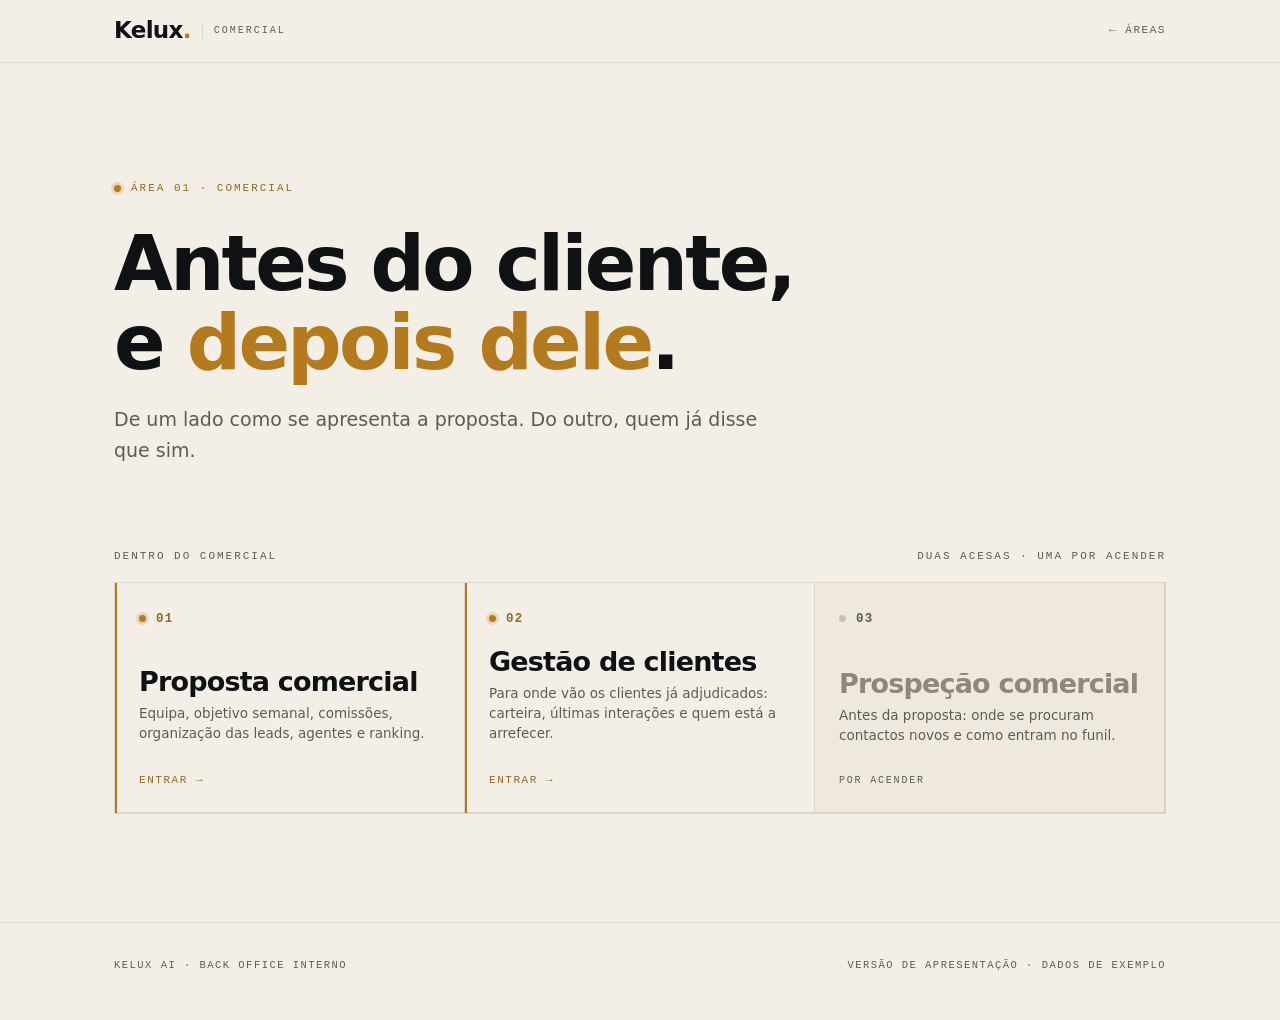
==== commit 2840faba: "Financeiro, gestão de clientes em galáxia e objetivos sem agentes Área comercial passa a menu de trê" ====
--- a/comercial.html
+++ b/comercial.html
@@ -3,12 +3,9 @@
 <head>
 <meta charset="utf-8">
 <meta name="viewport" content="width=device-width, initial-scale=1">
-<meta name="theme-color" content="#080C16">
+<meta name="theme-color" content="#F3EFE6">
 <title>Comercial — Back office Kelux AI</title>
-<meta name="description" content="Área comercial do back office da Kelux AI: equipa, objetivo, comissões, organização, agentes e ranking.">
-<link rel="preconnect" href="https://fonts.googleapis.com">
-<link rel="preconnect" href="https://fonts.gstatic.com" crossorigin>
-<link href="https://fonts.googleapis.com/css2?family=Bodoni+Moda:ital,opsz,wght@0,6..96,400;0,6..96,500;1,6..96,400&family=IBM+Plex+Mono:wght@300;400;500&family=Instrument+Sans:wght@400;500&display=swap" rel="stylesheet">
+<meta name="description" content="Área comercial do back office da Kelux AI: proposta comercial, gestão de clientes e prospeção comercial.">
 <link rel="stylesheet" href="assets/css/kelux.css">
 </head>
 <body>
@@ -16,7 +13,6 @@
 <header class="topbar">
   <div class="wrap topbar__in">
     <div class="brand">
-      <span class="lamp lamp--on" aria-hidden="true"></span>
       <span class="brand__mark">Kelux</span>
       <span class="brand__sub">Comercial</span>
     </div>
@@ -25,551 +21,66 @@
   </div>
 </header>
 
-<nav class="secnav" aria-label="Mapa do percurso da lead: o agente angaria e as pessoas trazem contactos, que entram na BD geral ou ficam como lead pessoal; agente e pessoa trabalham a lead e passam-na entre si, o agente entrega diretamente à pessoa quando encontra resistência mas a porta continua aberta, e a pessoa devolve ao agente a lead parada; a lead pessoal pode ser delegada num agente sem deixar de ser de quem a trouxe; quem converte chega à reunião marcada, depois à reunião realizada, e daí à base de clientes se adjudicar ou à fila fria se não adjudicar, voltando aos agentes; o que não converte fica como lead morta.">
-  <div class="wrap secnav__in" id="secnav"></div>
-</nav>
+<main>
 
-<main class="wrap">
+  <!-- ENTRADA -->
+  <section class="hero">
+    <div class="wrap">
+      <div class="hero__eyebrow">
+        <span class="lamp lamp--on" aria-hidden="true"></span>
+        <span class="lbl lbl--luz">Área 01 &middot; Comercial</span>
+      </div>
 
-  <!-- =====================================================================
-       I — A EQUIPA
-       ===================================================================== -->
-  <section class="sec" id="sec-1" data-rn="I" data-nome="A equipa">
-    <div class="sec__head">
-      <div class="sec__eyebrow">
-        <span class="lamp lamp--on" aria-hidden="true"></span>
-        <span class="rn">I</span>
-        <span class="lbl">A equipa</span>
-      </div>
-      <h2>Cinco pessoas a marcar reuniões.</h2>
-      <p class="sec__lede">Um objetivo comum por semana, e agentes a trabalhar por baixo.</p>
-    </div>
+      <h1>Antes do cliente,<br>e <em>depois dele</em>.</h1>
 
-    <div class="team" id="team"></div>
-
-    <div class="pergunta">
-      <span class="lamp lamp--on" aria-hidden="true"></span>
-      <p class="pergunta__t">Antes de começar &mdash;<br>toda a gente sabe o que fazemos aqui, certo?</p>
+      <p class="hero__lede">
+        De um lado como se apresenta a proposta. Do outro, quem já disse que sim.
+      </p>
     </div>
   </section>
 
-  <!-- =====================================================================
-       II — O OBJETIVO
-       ===================================================================== -->
-  <section class="sec" id="sec-2" data-rn="II" data-nome="O objetivo">
-    <div class="sec__head">
-      <div class="sec__eyebrow">
-        <span class="lamp lamp--on" aria-hidden="true"></span>
-        <span class="rn">II</span>
-        <span class="lbl">O objetivo</span>
-      </div>
-    </div>
+  <!-- MENU DA ÁREA -->
+  <section class="areas">
+    <div class="wrap">
 
-    <div class="mega">
-      <div class="mega__n">15</div>
-      <div class="mega__side">
-        <div class="mega__u">reuniões marcadas<br>por semana</div>
-        <div class="mega__hint">Equipa toda &middot; &asymp; 2 por pessoa</div>
-      </div>
-    </div>
-
-    <p class="mega__claim">Acreditamos em começar pequeno.</p>
-
-    <div class="block">
-      <div class="block__title">
-        <span class="rn">I</span>
-        <h3>Como se conta</h3>
+      <div class="areas__head">
+        <span class="lbl">Dentro do comercial</span>
+        <span class="lbl">Duas acesas &middot; uma por acender</span>
       </div>
 
-      <div class="tiles">
-        <div class="tile">
-          <span class="tile__n">I</span>
-          <div class="tile__t">Marcada,<br>não realizada</div>
-          <div class="tile__s">com data confirmada</div>
-        </div>
-        <div class="tile">
-          <span class="tile__n">II</span>
-          <div class="tile__t">Conta na semana<br>em que se marca</div>
-          <div class="tile__s">não na que acontece</div>
-        </div>
-        <div class="tile">
-          <span class="tile__n">III</span>
-          <div class="tile__t">Uma vez<br>por lead</div>
-          <div class="tile__s">remarcações não somam</div>
-        </div>
-      </div>
-    </div>
+      <div class="areas__grid">
 
-    <div class="block">
-      <div class="block__title">
-        <span class="rn">II</span>
-        <h3>A escada</h3>
-        <span class="lbl" style="margin-left:auto">Ajusta-se sozinha</span>
-      </div>
+        <a class="area" href="proposta-comercial.html">
+          <div class="area__top">
+            <span class="lamp lamp--on" aria-hidden="true"></span>
+            <span class="rn">01</span>
+          </div>
+          <div class="area__name">Proposta comercial</div>
+          <p class="area__note">Equipa, objetivo semanal, comissões, organização das leads, agentes e ranking.</p>
+          <span class="area__go">Entrar &rarr;</span>
+        </a>
 
-      <div class="stair" id="stair"></div>
-      <div class="stair__axis">
-        <span>Mínimo &middot; 10</span>
-        <span>Domingo à noite &rarr; nova meta na segunda</span>
-        <span>Máximo &middot; 50</span>
-      </div>
+        <a class="area" href="clientes.html">
+          <div class="area__top">
+            <span class="lamp lamp--on" aria-hidden="true"></span>
+            <span class="rn">02</span>
+          </div>
+          <div class="area__name">Gestão de clientes</div>
+          <p class="area__note">Para onde vão os clientes já adjudicados: carteira, últimas interações e quem está a arrefecer.</p>
+          <span class="area__go">Entrar &rarr;</span>
+        </a>
 
-      <div class="grid-3" style="margin-top:34px">
-        <div class="outcome outcome--up">
-          <div class="outcome__arrow">&uarr;</div>
-          <div class="outcome__cond">&ge; 100% da meta</div>
-          <div class="outcome__res">Sobe</div>
-        </div>
-        <div class="outcome outcome--keep">
-          <div class="outcome__arrow">&rarr;</div>
-          <div class="outcome__cond">80% a 99%</div>
-          <div class="outcome__res">Mantém</div>
-        </div>
-        <div class="outcome outcome--down">
-          <div class="outcome__arrow">&darr;</div>
-          <div class="outcome__cond">&lt; 80%</div>
-          <div class="outcome__res">Desce</div>
-        </div>
-      </div>
-    </div>
-  </section>
-
-  <!-- =====================================================================
-       III — COMISSÕES
-       ===================================================================== -->
-  <section class="sec" id="sec-3" data-rn="III" data-nome="Comissões">
-    <div class="sec__head">
-      <div class="sec__eyebrow">
-        <span class="lamp lamp--on" aria-hidden="true"></span>
-        <span class="rn">III</span>
-        <span class="lbl">Comissões</span>
-      </div>
-      <h2>Quinze por cento,<br>durante doze meses.</h2>
-    </div>
-
-    <div class="regra">
-      <div class="regra__v">15<span class="regra__pc">%</span></div>
-      <div class="regra__txt">
-        <p class="regra__p">da <strong>avença inicial</strong>, todos os meses.</p>
-        <p class="regra__s">Paga-se à medida que o cliente paga</p>
-      </div>
-    </div>
-
-    <div class="block">
-      <div class="block__title">
-        <span class="rn">I</span>
-        <h3>Quem leva o quê</h3>
-      </div>
-
-      <div class="tiles">
-        <div class="tile">
-          <span class="tile__n">I</span>
-          <div class="tile__big">15%</div>
-          <div class="tile__t">Traz e marca</div>
-          <div class="tile__s">a mesma pessoa nas duas coisas</div>
-        </div>
-        <div class="tile">
-          <span class="tile__n">II</span>
-          <div class="tile__big">7,5<span class="tile__big-s">%</span> <span class="tile__cada">cada</span></div>
-          <div class="tile__t">Um traz,<br>outro marca</div>
-          <div class="tile__s">divide-se pelos dois</div>
-        </div>
-        <div class="tile">
-          <span class="tile__n">III</span>
-          <div class="tile__big">15%</div>
-          <div class="tile__t">Lead de agente</div>
-          <div class="tile__s">para quem marcou a reunião</div>
-        </div>
-      </div>
-    </div>
-
-    <div class="block">
-      <div class="block__title">
-        <span class="rn">II</span>
-        <h3>Os limites</h3>
-      </div>
-
-      <div class="tiles">
-        <div class="tile">
-          <div class="tile__t">12 meses<br>e termina</div>
-          <div class="tile__s">não renova</div>
-        </div>
-        <div class="tile">
-          <div class="tile__t">Aumentos<br>não contam</div>
-          <div class="tile__s">conta a avença inicial</div>
-        </div>
-        <div class="tile">
-          <div class="tile__t">Cliente sai,<br>para</div>
-          <div class="tile__s">ao ritmo do cliente</div>
-        </div>
-        <div class="tile">
-          <div class="tile__t">One-shot,<br>também 15%</div>
-          <div class="tile__s">conforme for pagando</div>
-        </div>
-      </div>
-    </div>
-
-    <div class="block">
-      <div class="block__title">
-        <span class="rn">III</span>
-        <h3>Simulação</h3>
-        <span class="lbl" style="margin-left:auto">Escalões</span>
-      </div>
-
-      <div class="tbl-wrap">
-        <table class="tbl">
-          <thead>
-            <tr>
-              <th>Avença fechada</th>
-              <th>15% por mês</th>
-              <th>Total em 12 meses</th>
-            </tr>
-          </thead>
-          <tbody id="tbl-comissoes"></tbody>
-        </table>
-      </div>
-
-    </div>
-  </section>
-
-  <!-- =====================================================================
-       IV — ORGANIZAÇÃO
-       ===================================================================== -->
-  <section class="sec" id="sec-4" data-rn="IV" data-nome="Organização">
-    <div class="sec__head">
-      <div class="sec__eyebrow">
-        <span class="lamp lamp--on" aria-hidden="true"></span>
-        <span class="rn">IV</span>
-        <span class="lbl">Organização</span>
-      </div>
-      <h2>Uma proposta, não uma regra fechada.</h2>
-      <p class="sec__lede">O pipeline acaba na reunião agendada. Vai mudar com o vosso feedback.</p>
-    </div>
-
-    <div class="block">
-      <div class="block__title">
-        <span class="rn">I</span>
-        <h3>O mapa</h3>
-        <span class="lbl" style="margin-left:auto">Agentes e pessoas</span>
-      </div>
-
-      <div class="mapa-wrap">
-        <svg class="mapa" viewBox="0 0 1000 700" role="img"
-             aria-label="Percurso da lead: o agente angaria e as pessoas trazem contactos; as leads de equipa entram na BD geral e as pessoais ficam de parte; agente e pessoa trabalham a lead e passam-na entre si; daí sai a reunião marcada, depois a reunião realizada, e por fim a base de clientes se o cliente adjudicar ou a fila fria se não adjudicar.">
-
-          <defs>
-            <marker id="pta-gold" viewBox="0 0 10 10" refX="9" refY="5"
-                    markerWidth="7" markerHeight="7" orient="auto-start-reverse">
-              <path d="M0,1 L9,5 L0,9 z"/>
-            </marker>
-            <marker id="pta-cinza" viewBox="0 0 10 10" refX="9" refY="5"
-                    markerWidth="7" markerHeight="7" orient="auto-start-reverse">
-              <path d="M0,1 L9,5 L0,9 z"/>
-            </marker>
-          </defs>
-
-          <!-- ===== Ligações ===== -->
-
-          <!-- de onde vem -->
-          <path class="mapa__e" d="M230,98 V128 H460 V152" marker-end="url(#pta-gold)"/>
-          <path class="mapa__e" d="M730,98 V128 H540 V152" marker-end="url(#pta-gold)"/>
-          <path class="mapa__e" d="M810,98 V152" marker-end="url(#pta-gold)"/>
-
-          <!-- quem a trabalha -->
-          <path class="mapa__e" d="M440,218 V248 H230 V272" marker-end="url(#pta-gold)"/>
-          <path class="mapa__e" d="M560,218 V248 H730 V272" marker-end="url(#pta-gold)"/>
-          <path class="mapa__e" d="M810,218 V272" marker-end="url(#pta-gold)"/>
-
-          <!-- e passam-na entre si -->
-          <path class="mapa__e" d="M349,298 H647" marker-end="url(#pta-gold)"/>
-          <text class="mapa__lab mapa__lab--luz" x="498" y="290">resistência &middot; porta aberta</text>
-          <path class="mapa__e mapa__e--volta" d="M651,322 H353" marker-end="url(#pta-cinza)"/>
-          <text class="mapa__lab" x="498" y="344">lead parada &middot; nutrição</text>
-
-          <!-- até à reunião -->
-          <path class="mapa__e" d="M230,338 V368 H460 V392" marker-end="url(#pta-gold)"/>
-          <path class="mapa__e" d="M770,338 V368 H540 V392" marker-end="url(#pta-gold)"/>
-
-          <!-- marcada, depois realizada -->
-          <path class="mapa__e" d="M500,458 V502" marker-end="url(#pta-gold)"/>
-
-          <!-- e o desfecho -->
-          <path class="mapa__e" d="M460,568 V592 H350 V612" marker-end="url(#pta-gold)"/>
-          <text class="mapa__lab mapa__lab--luz" x="404" y="586">adjudicou</text>
-          <path class="mapa__e" d="M540,568 V592 H650 V612" marker-end="url(#pta-gold)"/>
-          <text class="mapa__lab" x="600" y="586">não adjudicou</text>
-
-          <!-- ===== Nós ===== -->
-
-          <g class="mapa__no">
-            <rect x="115" y="40" width="230" height="58"/>
-            <text class="mapa__t" x="230" y="66">Agente angaria</text>
-            <text class="mapa__s" x="230" y="84">nasce fria</text>
-          </g>
-
-          <g class="mapa__no">
-            <rect x="655" y="40" width="230" height="58"/>
-            <text class="mapa__t" x="770" y="66">Pessoa traz contacto</text>
-            <text class="mapa__s" x="770" y="84">nasce quente</text>
-          </g>
-
-          <g class="mapa__no mapa__no--base">
-            <rect x="385" y="160" width="230" height="58"/>
-            <text class="mapa__t" x="500" y="186">BD geral</text>
-            <text class="mapa__s" x="500" y="204">leads de equipa</text>
-          </g>
-
-          <g class="mapa__no mapa__no--luz">
-            <rect x="695" y="160" width="230" height="58"/>
-            <text class="mapa__t" x="810" y="186">Lead pessoal</text>
-            <text class="mapa__s" x="810" y="204">fica com quem a trouxe</text>
-          </g>
-
-          <g class="mapa__no">
-            <rect x="115" y="280" width="230" height="58"/>
-            <text class="mapa__t" x="230" y="306">Agente trabalha</text>
-            <text class="mapa__s" x="230" y="324">avança até à reunião</text>
-          </g>
-
-          <g class="mapa__no">
-            <rect x="655" y="280" width="230" height="58"/>
-            <text class="mapa__t" x="770" y="306">Pessoa trabalha</text>
-            <text class="mapa__s" x="770" y="324">contacta e fecha</text>
-          </g>
-
-          <g class="mapa__no mapa__no--fim">
-            <rect x="385" y="396" width="230" height="58"/>
-            <text class="mapa__t" x="500" y="422">Reunião marcada</text>
-            <text class="mapa__s" x="500" y="440">conta para a meta</text>
-          </g>
-
-          <g class="mapa__no">
-            <rect x="385" y="506" width="230" height="58"/>
-            <text class="mapa__t" x="500" y="532">Reunião realizada</text>
-            <text class="mapa__s" x="500" y="550">o cliente apareceu</text>
-          </g>
-
-          <g class="mapa__no mapa__no--fim">
-            <rect x="235" y="612" width="230" height="58"/>
-            <text class="mapa__t" x="350" y="638">Base de clientes</text>
-            <text class="mapa__s" x="350" y="656">Clientes e Projetos</text>
-          </g>
-
-          <g class="mapa__no">
-            <rect x="535" y="612" width="230" height="58"/>
-            <text class="mapa__t" x="650" y="638">Fila fria</text>
-            <text class="mapa__s" x="650" y="656">volta aos agentes</text>
-          </g>
-
-        </svg>
-      </div>
-
-      <div class="mapa__leg">
-        <span class="mapa__legItem mapa__legItem--cheia">percurso da lead</span>
-        <span class="mapa__legItem mapa__legItem--volta">retorno e nutrição</span>
-      </div>
-
-      <p class="ff__nota">
-        <strong>O que o mapa não mostra, para não ficar ilegível.</strong>
-        Uma lead pessoal pode ser delegada num agente &mdash; continua a ser de quem a trouxe,
-        e a comissão também. Duas semanas sem interação libertam o dono e a lead volta à BD geral;
-        as pessoais não estão sujeitas a isso. O que não converte fica por lead morta e não passa
-        a ninguém; se houver recusa explícita de contacto, sai de vez e ninguém lhe volta a tocar.
-      </p>
-
-      <p class="ff__nota">
-        <strong>A origem nunca muda.</strong> Fria se nasceu num agente, quente se nasceu numa
-        pessoa &mdash; fica assim para sempre, mesmo que salte de fila. O que muda é quem a está
-        a tratar. É isso que permite comparar depois qual das duas origens converte melhor.
-      </p>
-    </div>
-
-    <div class="block">
-      <div class="block__title">
-        <span class="rn">II</span>
-        <h3>Ficha de lead</h3>
-        <span class="demo" style="margin-left:auto">Exemplo</span>
-      </div>
-
-      <div class="ficha">
-        <div class="ficha__bar">
-          <span class="lamp lamp--on" aria-hidden="true"></span>
-          <span class="lbl">Ficha &middot; exemplo visual dos campos</span>
-        </div>
-        <div class="ficha__grid" id="ficha-campos"></div>
-        <div class="ficha__grid" id="ficha-auto"></div>
-        <div class="auto-note">
-          <span class="lamp lamp--on" aria-hidden="true"></span>
-          <span>Calculados a partir do histórico de interações</span>
-        </div>
-        <div class="ficha__bar" style="border-top:1px solid var(--line-soft)">
-          <span class="lbl">Histórico de interações</span>
-        </div>
-        <div id="ficha-hist"></div>
-      </div>
-    </div>
-
-    <div class="block">
-      <div class="block__title">
-        <span class="rn">III</span>
-        <h3>Avisos de duplicado</h3>
-      </div>
-
-      <div class="grid-2">
-        <div class="alert alert--warn">
-          <div class="alert__top">
-            <span class="alert__dot" aria-hidden="true"></span>
-            <span class="alert__tag">Amarelo &middot; avisa</span>
+        <div class="area area--soon">
+          <div class="area__top">
+            <span class="lamp" aria-hidden="true"></span>
+            <span class="rn">03</span>
           </div>
-          <p class="alert__body">Empresa já registada por um colega ou na base geral. <strong>Deixa registar.</strong></p>
+          <div class="area__name">Prospeção comercial</div>
+          <p class="area__note">Antes da proposta: onde se procuram contactos novos e como entram no funil.</p>
+          <span class="area__soon">Por acender</span>
         </div>
 
-        <div class="alert alert--stop">
-          <div class="alert__top">
-            <span class="alert__dot" aria-hidden="true"></span>
-            <span class="alert__tag">Vermelho &middot; bloqueia</span>
-          </div>
-          <p class="alert__body">Mesma pessoa ou departamento &mdash; nome, telefone, email &mdash; e já contactada. <strong>Bloqueia.</strong></p>
-        </div>
-
-        <div class="alert alert--ok">
-          <div class="alert__top">
-            <span class="alert__dot" aria-hidden="true"></span>
-            <span class="alert__tag">Registada, sem contacto</span>
-          </div>
-          <p class="alert__body">Diz quem a tem. <strong>Podes registar na mesma.</strong></p>
-        </div>
-
-        <div class="alert alert--ok">
-          <div class="alert__top">
-            <span class="alert__dot" aria-hidden="true"></span>
-            <span class="alert__tag">O aviso mostra</span>
-          </div>
-          <p class="alert__body">Empresa e quem a tem. <em>Nunca os detalhes de uma lead pessoal de outra pessoa.</em></p>
-        </div>
       </div>
-    </div>
-
-    <div class="block">
-      <div class="block__title">
-        <span class="rn">IV</span>
-        <h3>Propriedade</h3>
-      </div>
-
-      <ul class="rules">
-        <li>Qualquer pessoa pode pegar numa lead da base.</li>
-        <li><strong>Duas semanas sem interação</strong> e a lead liberta-se. Volta ao conjunto.</li>
-      </ul>
-    </div>
-  </section>
-
-  <!-- =====================================================================
-       V — AGENTES E A FILA FRIA
-       ===================================================================== -->
-  <section class="sec" id="sec-5" data-rn="V" data-nome="Agentes e a fila fria">
-    <div class="sec__head">
-      <div class="sec__eyebrow">
-        <span class="lamp lamp--on" aria-hidden="true"></span>
-        <span class="rn">V</span>
-        <span class="lbl">Agentes e a fila fria</span>
-      </div>
-      <h2>Os agentes fazem o volume.<br>As pessoas tratam a qualidade.</h2>
-      <p class="sec__lede">Procuram três sinais. O alvo são decisores de PME.</p>
-    </div>
-
-    <div class="block">
-      <div class="grid-3">
-        <div class="signal">
-          <span class="signal__n">I</span>
-          <div class="signal__t">Invisíveis</div>
-          <p class="signal__b">Não aparecem nas pesquisas. Sem SEO, sem GEO.</p>
-        </div>
-        <div class="signal">
-          <span class="signal__n">II</span>
-          <div class="signal__t">Sites antigos</div>
-          <p class="signal__b">Código velho ou pouco cuidado.</p>
-        </div>
-        <div class="signal">
-          <span class="signal__n">III</span>
-          <div class="signal__t">Processos manuais</div>
-          <p class="signal__b">Sem CRM. Tudo à mão.</p>
-        </div>
-      </div>
-    </div>
-
-    <div class="block">
-      <div class="block__title">
-        <span class="rn">I</span>
-        <h3>Quando passa a lead a uma pessoa</h3>
-      </div>
-
-      <div class="tiles">
-        <div class="tile">
-          <div class="tile__big">&uarr;</div>
-          <div class="tile__t">Resistência,<br>porta aberta</div>
-          <div class="tile__s">passa, com motivo e resumo</div>
-        </div>
-        <div class="tile">
-          <div class="tile__big">&times;</div>
-          <div class="tile__t">Lead morta</div>
-          <div class="tile__s">não passa</div>
-        </div>
-        <div class="tile">
-          <div class="tile__big">&darr;</div>
-          <div class="tile__t">Pessoa não avança</div>
-          <div class="tile__s">desce para nutrição</div>
-        </div>
-      </div>
-    </div>
-
-    <div class="block">
-      <div class="block__title">
-        <span class="rn">II</span>
-        <h3>A lead circula</h3>
-      </div>
-
-      <div class="flow">
-        <span class="flow__node">Agentes</span>
-        <span class="flow__arrow">&rarr;</span>
-        <span class="flow__node flow__node--luz">Pessoa</span>
-        <span class="flow__arrow">&rarr;</span>
-        <span class="flow__node flow__node--luz">Reunião</span>
-        <span class="flow__arrow" style="margin-left:8px">&crarr;</span>
-        <span class="flow__node">Fila fria</span>
-        <span class="flow__arrow">&rarr;</span>
-        <span class="flow__node">Agentes</span>
-      </div>
-    </div>
-  </section>
-
-  <!-- =====================================================================
-       VI — RANKING
-       ===================================================================== -->
-  <section class="sec" id="sec-6" data-rn="VI" data-nome="Ranking">
-    <div class="sec__head">
-      <div class="sec__eyebrow">
-        <span class="lamp lamp--on" aria-hidden="true"></span>
-        <span class="rn">VI</span>
-        <span class="lbl">Ranking</span>
-      </div>
-      <h2>Reuniões marcadas.</h2>
-      <p class="sec__lede">Ao lado do contador, a taxa de no-show.</p>
-    </div>
-
-    <div class="views" role="group" aria-label="Período">
-      <button class="views__b" data-vista="semana" aria-pressed="true">Semana</button>
-      <button class="views__b" data-vista="mes" aria-pressed="false">Mês</button>
-      <button class="views__b" data-vista="ano" aria-pressed="false">Ano</button>
-    </div>
-
-    <div class="stats" id="stats"></div>
-
-    <div class="chart" id="chart"></div>
-
-    <p class="chart__nota">A taxa de no-show conta as reuniões já realizadas no período.</p>
-
-    <div style="margin-top:20px">
-      <span class="demo">Dados de exemplo</span>
     </div>
   </section>
 
@@ -582,7 +93,5 @@
   </div>
 </footer>
 
-<script src="assets/js/dados.js"></script>
-<script src="assets/js/comercial.js"></script>
 </body>
 </html>
--- a/assets/css/kelux.css
+++ b/assets/css/kelux.css
@@ -4,37 +4,39 @@
    ========================================================================== */
 
 :root{
-  /* Base escura */
-  --bg:        #05070A;
-  --ink:       #080C16;
-  --ink-2:     #0E1626;
+  /* Base — papel */
+  --bg:        #E9E3D5;
+  --ink:       #F3EFE6;
+  --ink-2:     #FAF7F0;
+  --escuro:    #0E1113;
 
   /* A luz */
-  --luz:       #E3B778;
-  --luz-core:  #FFF3DC;
-  --gold:      #E8B45C;
-  --gold-deep: #C6A35C;
+  --luz:       #B47B1E;
+  --luz-core:  #0F1115;
+  --gold:      #B47B1E;
+  --gold-soft: #E3B778;
+  --gold-deep: #8F6A20;
 
   /* Texto */
-  --txt:       #E6E9EF;
-  --txt-warm:  #EDE6D8;
-  --mut:       #8B93A5;
-  --pedra:     #79839A;
+  --txt:       #24262A;
+  --txt-warm:  #0F1115;
+  --mut:       #5B5C5A;
+  --pedra:     #8C887E;
 
   /* Traço */
-  --line:      rgba(198,163,92,.20);
-  --line-cold: rgba(139,147,165,.16);
-  --line-soft: rgba(255,255,255,.06);
+  --line:      rgba(180,123,30,.34);
+  --line-cold: rgba(15,17,21,.16);
+  --line-soft: rgba(15,17,21,.11);
 
   /* Sinais */
-  --amarelo:   #E8B45C;
-  --vermelho:  #C2543F;
-  --verde:     #6E9E7A;
+  --amarelo:   #A9781A;
+  --vermelho:  #A83C27;
+  --verde:     #4E7A5A;
 
   /* Tipografia */
-  --display: "Bodoni Moda", "Didot", Georgia, serif;
-  --body:    "Instrument Sans", system-ui, -apple-system, sans-serif;
-  --mono:    "IBM Plex Mono", ui-monospace, "SF Mono", Menlo, monospace;
+  --display: system-ui, -apple-system, "Segoe UI", Roboto, Helvetica, Arial, sans-serif;
+  --body:    system-ui, -apple-system, "Segoe UI", Roboto, Helvetica, Arial, sans-serif;
+  --mono:    ui-monospace, "SF Mono", Menlo, Consolas, monospace;
 
   /* Ritmo */
   --gut: clamp(20px, 5vw, 64px);
@@ -67,9 +69,9 @@
 
 h1,h2,h3,h4{
   font-family:var(--display);
-  font-weight:400;
-  line-height:1.14;
-  letter-spacing:-.01em;
+  font-weight:800;
+  line-height:1.04;
+  letter-spacing:-.035em;
   margin:0;
   color:var(--txt-warm);
 }
@@ -82,7 +84,7 @@
 p{ margin:0 0 1.05em; max-width:70ch; }
 p:last-child{ margin-bottom:0; }
 
-strong{ font-weight:500; color:var(--txt-warm); }
+strong{ font-weight:700; color:var(--txt-warm); }
 
 /* Etiqueta monoespaçada — o rótulo discreto da casa */
 .lbl{
@@ -102,7 +104,7 @@
   font-size:12px;
   letter-spacing:.14em;
   color:var(--gold-deep);
-  font-weight:500;
+  font-weight:700;
 }
 
 .num{ font-family:var(--mono); font-variant-numeric:tabular-nums; letter-spacing:-.01em; }
@@ -130,9 +132,9 @@
 }
 
 .lamp--on{
-  background:var(--luz-core);
+  background:var(--gold);
   opacity:1;
-  box-shadow:0 0 0 3px rgba(227,183,120,.14), 0 0 14px 2px rgba(227,183,120,.45);
+  box-shadow:0 0 0 3px rgba(180,123,30,.20);
 }
 
 /* --------------------------------------------------------------------------
@@ -141,7 +143,7 @@
 
 .topbar{
   position:sticky; top:0; z-index:60;
-  background:rgba(8,12,22,.88);
+  background:rgba(243,239,230,.86);
   backdrop-filter:blur(12px);
   -webkit-backdrop-filter:blur(12px);
   border-bottom:1px solid var(--line-soft);
@@ -191,7 +193,7 @@
 .hero__eyebrow{ display:flex; align-items:center; gap:10px; margin-bottom:26px; }
 
 .hero h1{ margin-bottom:22px; }
-.hero h1 em{ font-style:italic; color:var(--luz); }
+.hero h1 em{ font-style:normal; color:var(--luz); }
 
 .hero__lede{
   font-size:clamp(16px,1.9vw,19px);
@@ -244,7 +246,6 @@
 a.area::after{
   content:""; position:absolute; left:0; top:0; bottom:0; width:2px;
   background:var(--luz);
-  box-shadow:0 0 16px 1px rgba(227,183,120,.5);
 }
 a.area:hover{ background:var(--ink-2); }
 a.area:hover .area__name{ color:var(--luz-core); }
@@ -257,7 +258,7 @@
 }
 
 /* Por acender */
-.area--soon{ background:#070A11; }
+.area--soon{ background:#EEE9DC; }
 .area--soon .area__note{ color:var(--mut); }
 .area--soon .rn{ color:var(--mut); }
 
@@ -273,7 +274,7 @@
 
 .secnav{
   position:sticky; top:62px; z-index:50;
-  background:rgba(8,12,22,.92);
+  background:rgba(243,239,230,.9);
   backdrop-filter:blur(12px);
   -webkit-backdrop-filter:blur(12px);
   border-bottom:1px solid var(--line-soft);
@@ -373,11 +374,11 @@
   border:1px solid var(--line);
   display:flex; align-items:center; justify-content:center;
   overflow:hidden;
-  box-shadow:0 0 0 5px rgba(227,183,120,.05), 0 0 26px -4px rgba(227,183,120,.28);
+  box-shadow:0 0 0 5px rgba(180,123,30,.07);
   transition:box-shadow .45s ease;
 }
 .member:hover .member__photo{
-  box-shadow:0 0 0 5px rgba(227,183,120,.09), 0 0 34px -2px rgba(227,183,120,.45);
+  box-shadow:0 0 0 5px rgba(180,123,30,.16);
 }
 .member__photo img{ width:100%; height:100%; object-fit:cover; }
 
@@ -431,7 +432,7 @@
 .pergunta__t{
   margin:0; max-width:24ch;
   font-family:var(--display);
-  font-weight:500;
+  font-weight:800;
   font-size:clamp(24px,3.6vw,42px);
   line-height:1.2;
   color:var(--luz-core);
@@ -449,12 +450,11 @@
 
 .mega__n{
   font-family:var(--display);
-  font-weight:500;
+  font-weight:800;
   font-size:clamp(112px,20vw,248px);
   line-height:.78;
   letter-spacing:-.03em;
   color:var(--luz-core);
-  text-shadow:0 0 70px rgba(227,183,120,.28);
 }
 
 .mega__side{ padding-bottom:6px; }
@@ -470,12 +470,12 @@
   flex-wrap:wrap;
   padding:clamp(28px,4vw,44px) clamp(26px,4vw,48px);
   border:1px solid var(--line);
-  background:rgba(227,183,120,.035);
+  background:rgba(180,123,30,.05);
 }
 
 .regra__v{
   font-family:var(--display);
-  font-weight:500;
+  font-weight:800;
   font-size:clamp(72px,10vw,138px);
   line-height:.9;
   letter-spacing:-.02em;
@@ -499,7 +499,7 @@
   line-height:1.28;
   color:var(--txt-warm);
 }
-.regra__p strong{ color:var(--luz-core); font-weight:500; }
+.regra__p strong{ color:var(--luz-core); font-weight:800; }
 
 .regra__s{
   margin:14px 0 0;
@@ -524,7 +524,7 @@
   margin:clamp(14px,2.5vh,26px) 0 0;
   max-width:none;
   font-family:var(--display);
-  font-weight:500;
+  font-weight:800;
   font-size:clamp(22px,3.2vw,38px);
   line-height:1.2;
   color:var(--luz);
@@ -547,7 +547,7 @@
 /* Número dentro do mosaico */
 .tile__big{
   font-family:var(--display);
-  font-weight:500;
+  font-weight:800;
   font-size:clamp(38px,5vw,58px);
   line-height:1;
   color:var(--luz);
@@ -592,7 +592,7 @@
 .rules--rn li{ padding-left:44px; }
 .rules--rn li::before{
   counter-increment:r;
-  content:counter(r, upper-roman);
+  content:counter(r) ".";
   left:0; top:13px;
   width:auto; height:auto; border-radius:0; background:none;
   font-family:var(--mono); font-size:11px; letter-spacing:.1em;
@@ -618,7 +618,7 @@
 
 .step__bar{
   width:100%;
-  background:#0C1220;
+  background:#E7E1D3;
   border:1px solid var(--line-cold);
   border-bottom:0;
   transition:background .4s ease, border-color .4s ease, box-shadow .4s ease;
@@ -630,14 +630,13 @@
   transition:color .4s ease;
 }
 
-.step--done .step__bar{ background:rgba(198,163,92,.10); border-color:rgba(198,163,92,.24); }
+.step--done .step__bar{ background:rgba(180,123,30,.10); border-color:rgba(180,123,30,.26); }
 
 .step--now .step__bar{
-  background:rgba(227,183,120,.20);
+  background:rgba(180,123,30,.22);
   border-color:var(--luz);
-  box-shadow:0 0 24px -4px rgba(227,183,120,.55), inset 0 0 20px -8px rgba(255,243,220,.5);
-}
-.step--now .step__val{ color:var(--luz-core); font-weight:500; }
+}
+.step--now .step__val{ color:var(--luz-core); font-weight:700; }
 
 .step__flag{
   font-family:var(--mono); font-size:9px; letter-spacing:.16em;
@@ -666,7 +665,7 @@
 }
 .outcome__res{ font-family:var(--display); font-size:20px; color:var(--txt-warm); }
 
-.outcome--up{ border-color:rgba(227,183,120,.3); }
+.outcome--up{ border-color:rgba(180,123,30,.4); }
 .outcome--up .outcome__arrow{ color:var(--luz); }
 .outcome--up .outcome__res{ color:var(--luz-core); }
 .outcome--keep .outcome__arrow{ color:var(--pedra); }
@@ -688,7 +687,7 @@
   font-size:10.5px; letter-spacing:.16em; text-transform:uppercase;
   color:var(--mut);
   padding:15px 20px;
-  background:#0A0E18;
+  background:#EFEADE;
   border-bottom:1px solid var(--line-soft);
   white-space:nowrap;
 }
@@ -700,7 +699,7 @@
   color:var(--txt);
 }
 table.tbl tr:last-child td{ border-bottom:0; }
-table.tbl tbody tr:hover td{ background:rgba(227,183,120,.035); }
+table.tbl tbody tr:hover td{ background:rgba(180,123,30,.05); }
 
 /* A primeira coluna é o que se fecha; a última é o que se leva */
 table.tbl td:first-child{ color:var(--txt-warm); }
@@ -735,7 +734,7 @@
 }
 .pipe__name{ font-size:14.5px; color:var(--txt-warm); line-height:1.35; }
 
-.pipe__stage--end{ border-color:rgba(227,183,120,.32); background:rgba(227,183,120,.05); }
+.pipe__stage--end{ border-color:rgba(180,123,30,.4); background:rgba(180,123,30,.07); }
 
 /* --------------------------------------------------------------------------
    O mapa — percurso da lead e articulação entre agentes e pessoas
@@ -759,7 +758,7 @@
 }
 .mapa__no--base rect{ stroke:var(--gold-deep); }
 .mapa__no--luz  rect{ stroke:var(--luz); }
-.mapa__no--fim  rect{ stroke:var(--gold); fill:rgba(227,183,120,.06); }
+.mapa__no--fim  rect{ stroke:var(--gold); fill:rgba(180,123,30,.09); }
 .mapa__no--morta rect{ stroke:var(--vermelho); stroke-dasharray:3 3; }
 
 .mapa__t{
@@ -823,7 +822,7 @@
   display:flex; align-items:center; gap:10px;
   padding:13px 20px;
   border-bottom:1px solid var(--line-soft);
-  background:#0A0E18;
+  background:#EFEADE;
 }
 .ficha__grid{
   display:grid;
@@ -861,7 +860,7 @@
 .hist__row--h{
   font-family:var(--mono); font-size:9.5px; letter-spacing:.15em;
   text-transform:uppercase; color:var(--mut);
-  background:#0A0E18;
+  background:#EFEADE;
 }
 .hist__d{ font-family:var(--mono); color:var(--mut); font-size:12.5px; }
 .hist__r{ color:var(--txt-warm); }
@@ -883,11 +882,11 @@
 .alert__body em{ color:var(--mut); font-style:normal; }
 
 .alert--warn{ border-left-color:var(--amarelo); }
-.alert--warn .alert__dot{ background:var(--amarelo); box-shadow:0 0 10px 0 rgba(232,180,92,.5); }
+.alert--warn .alert__dot{ background:var(--amarelo);  }
 .alert--warn .alert__tag{ color:var(--amarelo); }
 
 .alert--stop{ border-left-color:var(--vermelho); }
-.alert--stop .alert__dot{ background:var(--vermelho); box-shadow:0 0 10px 0 rgba(194,84,63,.5); }
+.alert--stop .alert__dot{ background:var(--vermelho);  }
 .alert--stop .alert__tag{ color:var(--vermelho); }
 
 .alert--ok{ border-left-color:var(--pedra); }
@@ -975,7 +974,7 @@
   background:var(--ink-2);
   transition:background .4s ease;
 }
-.bar:hover{ background:#111A2B; }
+.bar:hover{ background:#F5F1E7; }
 
 .bar__rank{
   font-family:var(--mono); font-size:12px; letter-spacing:.08em;
@@ -995,7 +994,7 @@
 
 .bar--lead .bar__photo{
   border-color:var(--luz);
-  box-shadow:0 0 0 4px rgba(227,183,120,.08), 0 0 24px -3px rgba(227,183,120,.55);
+  box-shadow:0 0 0 4px rgba(180,123,30,.14);
 }
 .bar--lead .bar__initial{ color:var(--luz); }
 
@@ -1003,18 +1002,17 @@
 .bar__name{ font-size:15px; color:var(--txt-warm); margin-bottom:8px; }
 .bar--lead .bar__name{ color:var(--luz-core); }
 
-.bar__track{ height:8px; background:#0B1120; border:1px solid var(--line-cold); position:relative; }
+.bar__track{ height:8px; background:#E7E1D3; border:1px solid var(--line-cold); position:relative; }
 .bar__fill{
   position:absolute; top:-1px; bottom:-1px; left:-1px;
   width:0;
-  background:rgba(198,163,92,.22);
-  border:1px solid rgba(198,163,92,.35);
+  background:rgba(180,123,30,.20);
+  border:1px solid rgba(180,123,30,.34);
   transition:width .85s cubic-bezier(.22,1,.36,1);
 }
 .bar--lead .bar__fill{
-  background:rgba(227,183,120,.34);
+  background:rgba(180,123,30,.38);
   border-color:var(--luz);
-  box-shadow:0 0 18px -2px rgba(227,183,120,.5);
 }
 
 .bar__right{ text-align:right; flex:none; }
@@ -1030,7 +1028,7 @@
 
 .chart__foot{
   display:flex; justify-content:space-between; align-items:center; gap:16px; flex-wrap:wrap;
-  padding:15px 20px; background:#0A0E18;
+  padding:15px 20px; background:#EFEADE;
   font-family:var(--mono); font-size:11px; letter-spacing:.08em; color:var(--mut);
 }
 
@@ -1121,3 +1119,73 @@
   *,*::before,*::after{ animation-duration:.001ms !important; transition-duration:.001ms !important; }
   html{ scroll-behavior:auto; }
 }
+
+/* --------------------------------------------------------------------------
+   Marca — alinhamento com kelux.ai (papel, tinta, ouro)
+   -------------------------------------------------------------------------- */
+
+::selection{ background:var(--txt-warm); color:var(--ink); }
+
+.brand__mark{
+  font-family:var(--display);
+  font-weight:800;
+  font-size:23px;
+  letter-spacing:-.03em;
+  color:var(--txt-warm);
+}
+.brand__mark::after{ content:"."; color:var(--gold); }
+
+/* Numeração — algarismos, legíveis */
+.rn{
+  font-size:12.5px;
+  letter-spacing:.1em;
+  font-variant-numeric:tabular-nums;
+}
+
+.sec__eyebrow .rn{ font-size:15px; letter-spacing:.1em; }
+
+/* Botão em cápsula, como no site */
+.pill{
+  display:inline-flex; align-items:center; gap:9px;
+  font-family:var(--mono); font-size:11px; letter-spacing:.14em;
+  text-transform:uppercase;
+  color:var(--ink); background:var(--txt-warm);
+  border:1px solid var(--txt-warm); border-radius:100px;
+  padding:11px 20px;
+  transition:background .25s ease, border-color .25s ease, color .25s ease, transform .2s ease;
+}
+.pill:hover{ background:var(--gold); border-color:var(--gold); transform:translateY(-2px); }
+
+.pill--ghost{ background:transparent; color:var(--txt-warm); }
+.pill--ghost:hover{ background:var(--txt-warm); color:var(--ink); border-color:var(--txt-warm); }
+
+:focus-visible{ outline:2px solid var(--gold); outline-offset:3px; }
+
+/* Tudo o que é composto na tipografia de título usa o peso da marca */
+.area__name,
+.member__name, .member__initial,
+.claim__big, .pergunta__t,
+.mega__n, .mega__u, .mega__claim,
+.regra__v, .regra__p,
+.tile__big, .tile__t,
+.outcome__res,
+.pipe__name,
+.signal__t,
+.stat__v,
+.bar__initial{
+  font-weight:800;
+  letter-spacing:-.03em;
+}
+
+.mapa__t{ font-weight:800; letter-spacing:-.02em; }
+
+/* A grotesca pesada é mais estreita em altura do que a Bodoni era */
+.area__name{ font-size:27px; line-height:1.1; }
+.member__name{ font-size:20px; }
+.tile__t{ line-height:1.15; }
+.outcome__res{ font-size:19px; }
+
+/* O primeiro lugar tem de se ver — ouro cheio sobre papel */
+.bar__fill{ background:rgba(180,123,30,.30); border-color:rgba(180,123,30,.45); }
+.bar--lead .bar__fill{ background:var(--gold); border-color:var(--gold); }
+.bar__rank{ font-variant-numeric:tabular-nums; letter-spacing:.06em; }
